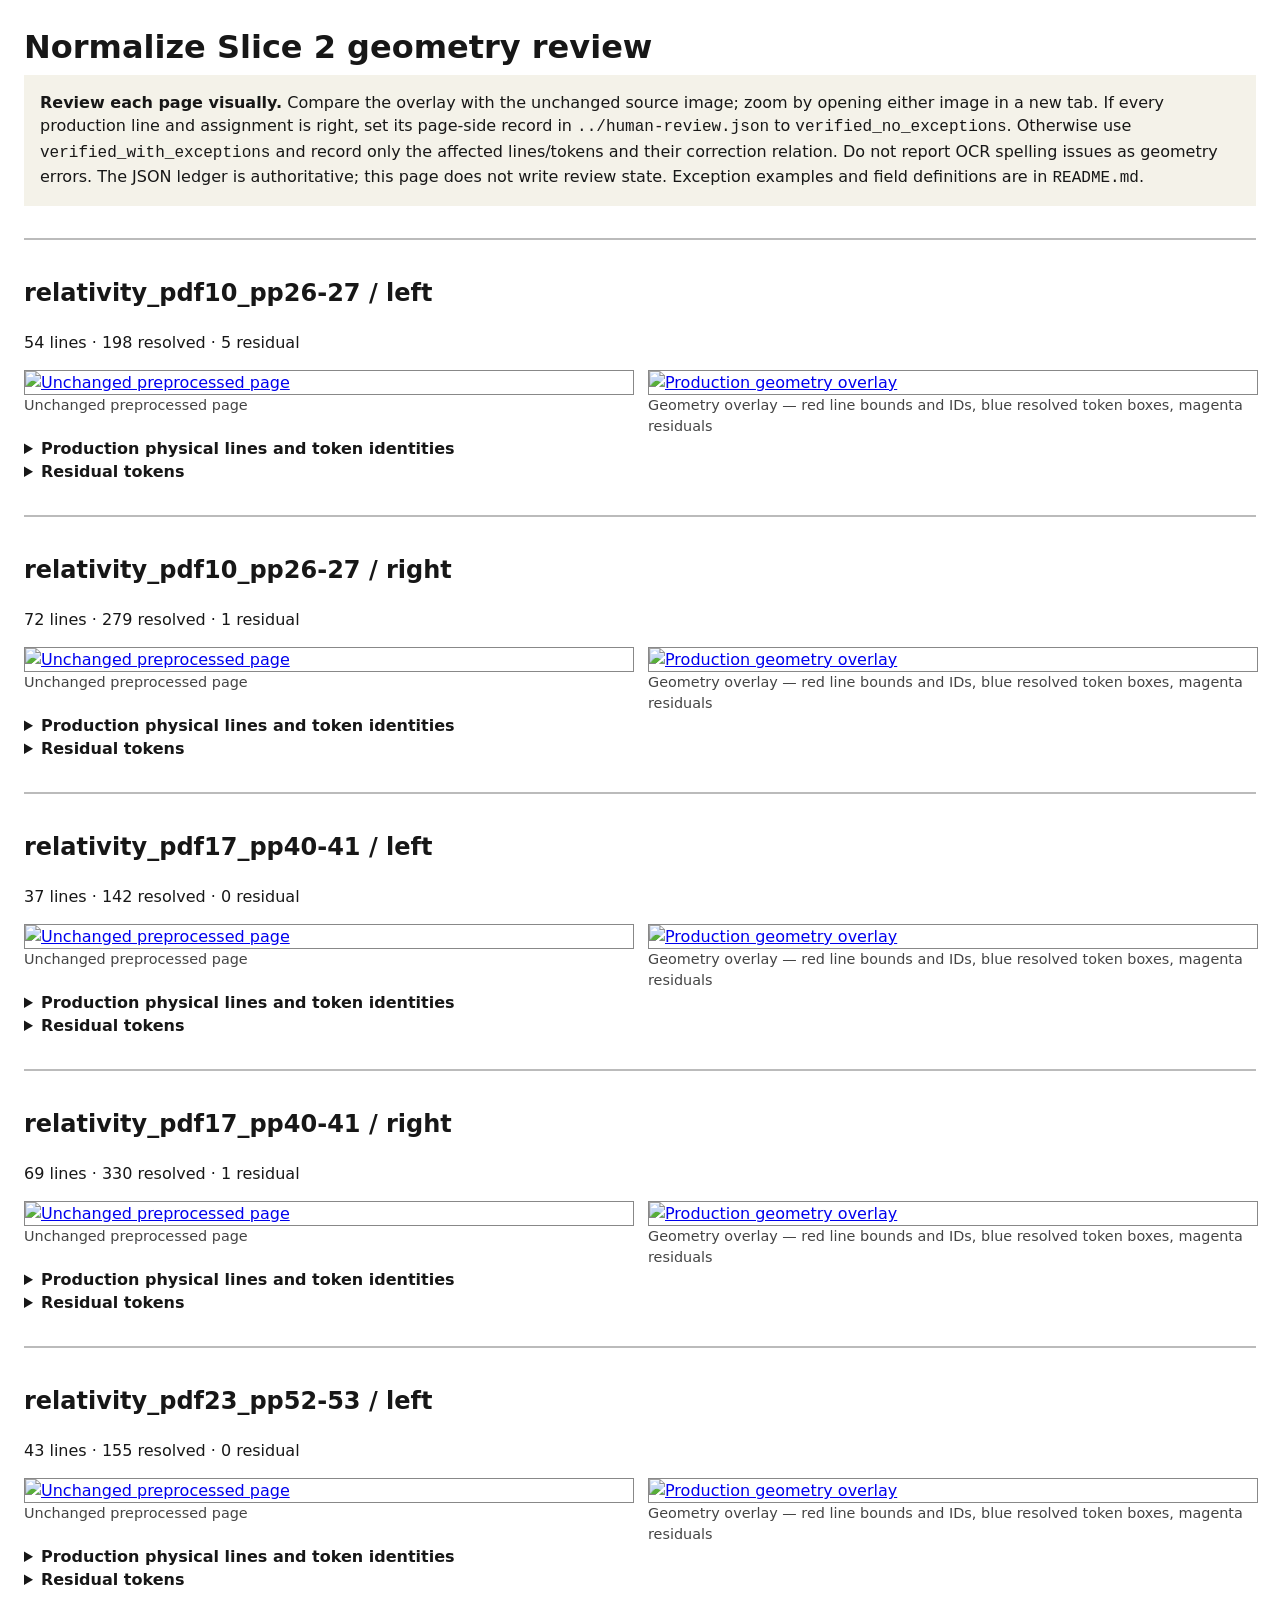
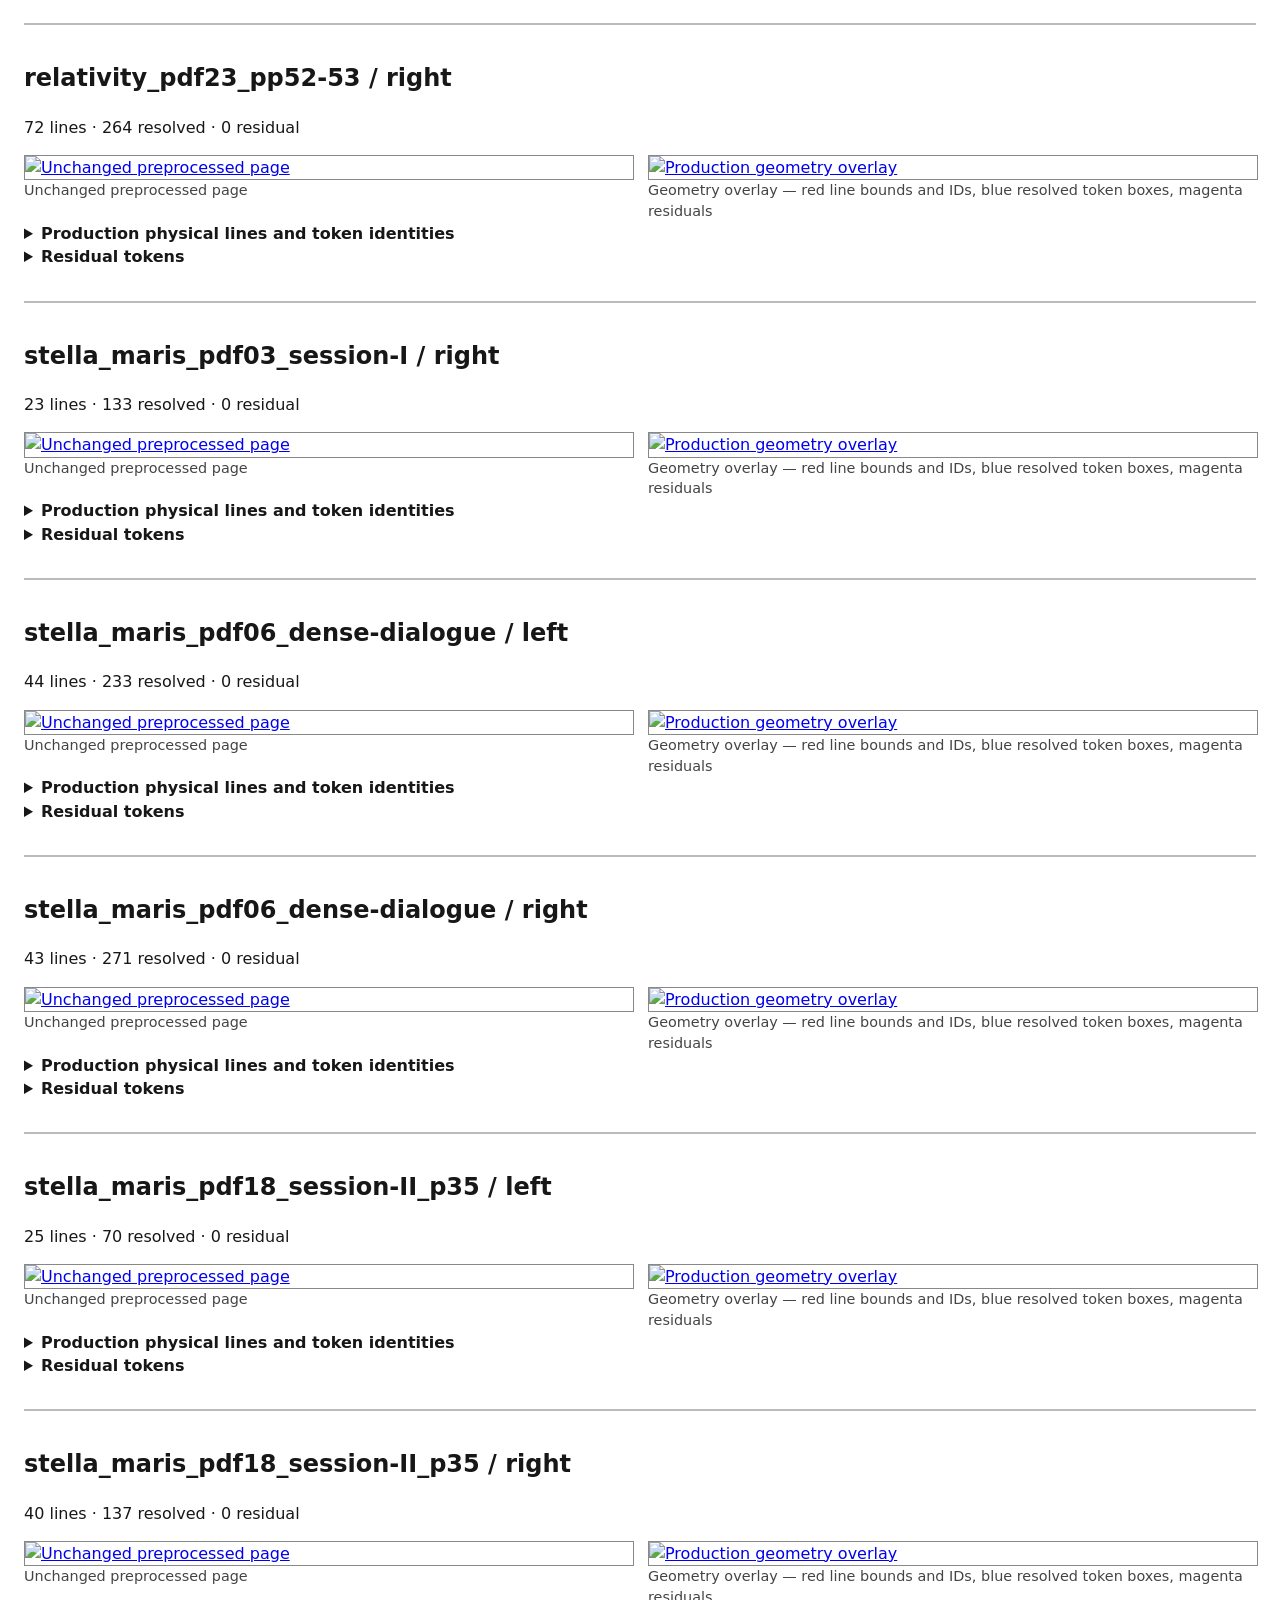
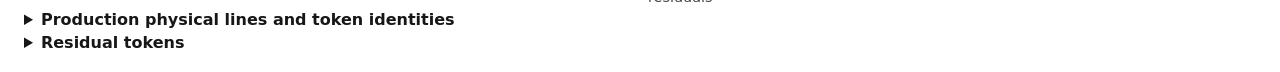
==== research/accuracy-audit/review/index.html @ 0372a264 "Add human geometry accuracy review package" ====
<!doctype html><html lang="en"><meta charset="utf-8"><meta name="viewport" content="width=device-width,initial-scale=1">
<title>Normalize geometry human review</title><style>
body{font:16px/1.45 system-ui,sans-serif;margin:1.5rem;color:#171717}h1{margin-bottom:.3rem}.instructions{background:#f4f2e9;padding:1rem;max-width:80rem}.page{border-top:2px solid #bbb;margin-top:2rem;padding-top:1rem}.images{display:grid;grid-template-columns:repeat(2,minmax(0,1fr));gap:1rem}.images img{display:block;width:100%;height:auto;image-rendering:auto;border:1px solid #888}.images figure{margin:0;min-width:0}figcaption{font-size:.9rem;color:#444}table{border-collapse:collapse;width:100%;margin:.6rem 0 1rem}th,td{border:1px solid #bbb;padding:.4rem;text-align:left;vertical-align:top}td{overflow-wrap:anywhere}summary{cursor:pointer;font-weight:600}code{white-space:normal}@media(max-width:850px){.images{grid-template-columns:1fr}}
</style><body><h1>Normalize Slice 2 geometry review</h1><div class="instructions"><b>Review each page visually.</b> Compare the overlay with the unchanged source image; zoom by opening either image in a new tab. If every production line and assignment is right, set its page-side record in <code>../human-review.json</code> to <code>verified_no_exceptions</code>. Otherwise use <code>verified_with_exceptions</code> and record only the affected lines/tokens and their correction relation. Do not report OCR spelling issues as geometry errors. The JSON ledger is authoritative; this page does not write review state. Exception examples and field definitions are in <code>README.md</code>.</div>
<section class="page" id="relativity_pdf10_pp26-27-left">
<h2>relativity_pdf10_pp26-27 / left</h2>
<p>54 lines · 198 resolved · 5 residual</p>
<div class="images"><figure><a href="../preprocessed/relativity_pdf10_pp26-27/relativity_pdf10_pp26-27.left.png"><img src="../preprocessed/relativity_pdf10_pp26-27/relativity_pdf10_pp26-27.left.png" alt="Unchanged preprocessed page"></a><figcaption>Unchanged preprocessed page</figcaption></figure>
<figure><a href="../pages/relativity_pdf10_pp26-27/left.overlay.png"><img src="../pages/relativity_pdf10_pp26-27/left.overlay.png" alt="Production geometry overlay"></a><figcaption>Geometry overlay — red line bounds and IDs, blue resolved token boxes, magenta residuals</figcaption></figure></div>
<details><summary>Production physical lines and token identities</summary><table><thead><tr><th>physical_line_id</th><th>OCR locator text</th><th>Stable token identities and boxes (px)</th></tr></thead><tbody><tr><td>line-0001</td><td>.</td><td>row 6 / token-0006 [791,103,1,6]</td></tr><tr><td>line-0002</td><td>|</td><td>row 5 / token-0005 [699,107,1,7]</td></tr><tr><td>line-0003</td><td>|</td><td>row 8 / token-0008 [700,123,2,22]</td></tr><tr><td>line-0004</td><td>|</td><td>row 11 / token-0011 [699,152,6,134]</td></tr><tr><td>line-0005</td><td>5</td><td>row 10 / token-0010 [347,239,22,37]</td></tr><tr><td>line-0006</td><td>|</td><td>row 17 / token-0017 [703,294,3,46]</td></tr><tr><td>line-0007</td><td>of Relativity</td><td>row 15 / token-0015 [373,314,28,25], row 16 / token-0016 [411,314,121,30]</td></tr><tr><td>line-0008</td><td>The Principle</td><td>row 13 / token-0013 [186,318,49,24], row 14 / token-0014 [247,315,115,32]</td></tr><tr><td>line-0009</td><td>Sense)</td><td>row 22 / token-0022 [437,350,87,28]</td></tr><tr><td>line-0010</td><td>(In the Restricted</td><td>row 19 / token-0019 [195,355,32,28], row 20 / token-0020 [238,353,43,24], row 21 / token-0021 [293,350,133,26]</td></tr><tr><td>line-0011</td><td>|</td><td>row 24 / token-0024 [706,391,1,15]</td></tr><tr><td>line-0012</td><td>In order to attain the greatest possible clearness, let us</td><td>row 26 / token-0026 [105,467,17,14], row 27 / token-0027 [133,465,48,16], row 28 / token-0028 [192,469,16,11], row 29 / token-0029 [219,464,48,15], row 30 / token-0030 [278,463,26,16], row 31 / token-0031 [315,455,70,33], row 32 / token-0032 [392,455,72,33], row 33 / token-0033 [472,455,87,33], row 34 / token-0034 [570,459,20,15], row 35 / token-0035 [602,464,17,10]</td></tr><tr><td>line-0013</td><td>,</td><td>row 36 / token-0036 [708,473,1,6]</td></tr><tr><td>line-0014</td><td>return to our example of the railway carriage supposed</td><td>row 38 / token-0038 [105,499,53,11], row 39 / token-0039 [169,498,17,11], row 40 / token-0040 [197,498,30,11], row 41 / token-0041 [237,492,73,21], row 42 / token-0042 [320,491,20,16], row 43 / token-0043 [349,491,27,15], row 44 / token-0044 [387,490,60,20], row 45 / token-0045 [458,493,67,16], row 46 / token-0046 [536,486,83,22]</td></tr><tr><td>line-0015</td><td>to be travelling uniformly. We call its motion a uniform</td><td>row 48 / token-0048 [106,528,16,10], row 49 / token-0049 [132,522,20,16], row 50 / token-0050 [162,521,81,20], row 51 / token-0051 [252,519,91,21], row 52 / token-0052 [352,519,30,15], row 53 / token-0053 [391,518,28,16], row 54 / token-0054 [429,518,19,15], row 55 / token-0055 [457,517,64,15], row 56 / token-0056 [531,522,8,9], row 57 / token-0057 [549,515,71,16]</td></tr><tr><td>line-0016</td><td>translation (“uniform” because it is of constant velocity</td><td>row 59 / token-0059 [106,551,93,16], row 60 / token-0060 [210,540,96,34], row 61 / token-0061 [317,540,66,34], row 62 / token-0062 [391,540,20,34], row 63 / token-0063 [419,547,18,15], row 64 / token-0064 [444,545,17,16], row 65 / token-0065 [470,540,74,34], row 66 / token-0066 [552,540,69,34]</td></tr><tr><td>line-0017</td><td>because although the carriage</td><td>row 70 / token-0070 [357,576,69,17], row 71 / token-0071 [434,574,77,20], row 72 / token-0072 [519,573,26,16], row 73 / token-0073 [554,578,67,15]</td></tr><tr><td>line-0018</td><td>“ttanislation’”</td><td>row 69 / token-0069 [236,576,115,17]</td></tr><tr><td>line-0019</td><td>and-direction,</td><td>row 68 / token-0068 [107,579,122,18]</td></tr><tr><td>line-0020</td><td>|</td><td>row 83 / token-0083 [711,604,1,3]</td></tr><tr><td>line-0021</td><td>relative to the embankment</td><td>row 78 / token-0078 [313,605,63,15], row 79 / token-0079 [392,608,17,11], row 80 / token-0080 [425,603,26,15], row 81 / token-0081 [466,602,116,16]</td></tr><tr><td>line-0022</td><td>yet</td><td>row 82 / token-0082 [598,605,24,16]</td></tr><tr><td>line-0023</td><td>changes its position</td><td>row 75 / token-0075 [107,609,70,20], row 76 / token-0076 [193,612,18,10], row 77 / token-0077 [226,611,72,17]</td></tr><tr><td>line-0024</td><td>rotate in so doing). Let us imagine a raven</td><td>row 86 / token-0086 [219,638,54,13], row 87 / token-0087 [281,639,15,10], row 88 / token-0088 [307,639,19,10], row 89 / token-0089 [337,633,60,20], row 90 / token-0090 [409,632,27,15], row 91 / token-0091 [448,637,18,10], row 92 / token-0092 [477,630,68,21], row 93 / token-0093 [556,635,8,10], row 94 / token-0094 [575,634,48,11]</td></tr><tr><td>line-0025</td><td>it-does*nor</td><td>row 85 / token-0085 [107,636,104,17]</td></tr><tr><td>line-0026</td><td>flying through the air in such a manner that its motion,</td><td>row 96 / token-0096 [109,665,48,21], row 97 / token-0097 [166,664,69,21], row 98 / token-0098 [246,663,26,15], row 99 / token-0099 [282,662,22,16], row 100 / token-0100 [313,662,15,15], row 101 / token-0101 [339,661,38,16], row 102 / token-0102 [388,666,8,10], row 103 / token-0103 [406,665,67,11], row 104 / token-0104 [482,659,34,16], row 105 / token-0105 [525,663,19,11], row 106 / token-0106 [550,653,73,30]</td></tr><tr><td>line-0027</td><td>is uniform and in a</td><td>row 113 / token-0113 [445,688,12,16], row 114 / token-0114 [466,687,72,18], row 115 / token-0115 [549,686,31,16], row 116 / token-0116 [590,686,15,15], row 117 / token-0117 [615,691,9,10]</td></tr><tr><td>line-0028</td><td>as observed from the embankment,</td><td>row 108 / token-0108 [105,682,23,34], row 109 / token-0109 [136,682,77,34], row 110 / token-0110 [224,682,40,34], row 111 / token-0111 [275,682,32,34], row 112 / token-0112 [276,689,159,21]</td></tr><tr><td>line-0029</td><td>If we were to observe the flying raven from</td><td>row 120 / token-0120 [227,720,16,15], row 121 / token-0121 [249,726,24,9], row 122 / token-0122 [281,725,41,10], row 123 / token-0123 [331,723,16,11], row 124 / token-0124 [356,718,68,15], row 125 / token-0125 [433,717,27,15], row 126 / token-0126 [468,716,49,21], row 127 / token-0127 [525,720,47,10], row 128 / token-0128 [581,714,43,15]</td></tr><tr><td>line-0030</td><td>straightline.</td><td>row 119 / token-0119 [110,721,108,21]</td></tr><tr><td>line-0031</td><td>|</td><td>row 139 / token-0139 [714,746,1,4]</td></tr><tr><td>line-0032</td><td>we should find that the</td><td>row 134 / token-0134 [392,752,23,9], row 135 / token-0135 [430,745,58,16], row 136 / token-0136 [503,744,34,15], row 137 / token-0137 [551,743,33,16], row 138 / token-0138 [598,743,27,15]</td></tr><tr><td>line-0033</td><td>the moving railway carriage,</td><td>row 130 / token-0130 [110,751,26,15], row 131 / token-0131 [151,755,67,15], row 132 / token-0132 [231,749,60,20], row 133 / token-0133 [305,752,73,15]</td></tr><tr><td>line-0034</td><td>motion of the raven would be one of different velocity</td><td>row 141 / token-0141 [111,779,63,16], row 142 / token-0142 [184,778,20,15], row 143 / token-0143 [212,778,27,15], row 144 / token-0144 [249,782,48,10], row 145 / token-0145 [306,775,55,16], row 146 / token-0146 [371,775,20,15], row 147 / token-0147 [401,780,32,10], row 148 / token-0148 [443,773,20,16], row 149 / token-0149 [471,773,76,16], row 150 / token-0150 [558,772,67,20]</td></tr><tr><td>line-0035</td><td>and in</td><td>row 159 / token-0159 [568,800,31,15], row 160 / token-0160 [610,805,15,9]</td></tr><tr><td>line-0036</td><td>and direction, but that it still&quot;be“uniform would’</td><td>row 152 / token-0152 [111,807,30,16], row 153 / token-0153 [153,807,83,16], row 154 / token-0154 [246,805,29,16], row 155 / token-0155 [285,805,34,15], row 156 / token-0156 [328,796,17,32], row 158 / token-0158 [328,801,229,18], row 157 / token-0157 [352,796,57,32]</td></tr><tr><td>line-0037</td><td>a Straight lific. Expressed in an abstract manner we may</td><td>row 162 / token-0162 [112,842,7,9], row 163 / token-0163 [127,827,67,33], row 164 / token-0164 [201,827,37,33], row 165 / token-0165 [249,832,90,22], row 166 / token-0166 [349,832,15,15], row 167 / token-0167 [374,837,20,10], row 168 / token-0168 [404,831,68,15], row 169 / token-0169 [482,835,66,10], row 170 / token-0170 [557,834,24,10], row 171 / token-0171 [591,834,35,14]</td></tr><tr><td>line-0038</td><td>say: If a mass m is moving uniformly in a straight line</td><td>row 173 / token-0173 [112,870,30,15], row 174 / token-0174 [155,864,15,15], row 175 / token-0175 [184,869,3,10], row 176 / token-0176 [198,869,42,9], row 177 / token-0177 [252,868,14,9], row 178 / token-0178 [275,862,13,15], row 179 / token-0179 [299,861,67,20], row 180 / token-0180 [377,859,86,20], row 181 / token-0181 [474,859,16,15], row 182 / token-0182 [501,864,8,9], row 183 / token-0183 [520,857,65,21], row 184 / token-0184 [596,857,30,15]</td></tr><tr><td>line-0039</td><td>|</td><td>row 185 / token-0185 [717,864,1,13]</td></tr><tr><td>line-0040</td><td>K, then it will also</td><td>row 193 / token-0193 [458,888,17,18], row 194 / token-0194 [485,887,38,15], row 195 / token-0195 [533,891,11,10], row 196 / token-0196 [553,885,31,16], row 197 / token-0197 [593,885,34,15]</td></tr><tr><td>line-0041</td><td>co-ordinate</td><td>row 191 / token-0191 [277,889,101,17]</td></tr><tr><td>line-0042</td><td>system</td><td>row 192 / token-0192 [389,893,58,16]</td></tr><tr><td>line-0043</td><td>with respect to a</td><td>row 187 / token-0187 [113,893,36,15], row 188 / token-0188 [160,896,63,17], row 189 / token-0189 [232,896,17,11], row 190 / token-0190 [259,896,8,10]</td></tr><tr><td>line-0044</td><td>uniformly and in a straight line relative to a</td><td>row 201 / token-0201 [220,919,86,20], row 202 / token-0202 [317,918,31,15], row 203 / token-0203 [359,918,15,14], row 204 / token-0204 [384,922,8,10], row 205 / token-0205 [403,916,65,21], row 206 / token-0206 [478,915,30,16], row 207 / token-0207 [519,914,63,16], row 208 / token-0208 [592,918,17,11], row 209 / token-0209 [619,918,9,10]</td></tr><tr><td>line-0045</td><td>be moving</td><td>row 199 / token-0199 [113,922,20,15], row 200 / token-0200 [144,926,66,14]</td></tr><tr><td>line-0046</td><td>latter is</td><td>row 218 / token-0218 [561,942,46,20], row 219 / token-0219 [616,942,12,15]</td></tr><tr><td>line-0047</td><td>K’ provided</td><td>row 214 / token-0214 [365,945,19,16], row 215 / token-0215 [390,943,163,23]</td></tr><tr><td>line-0048</td><td>second co-ordinate</td><td>row 211 / token-0211 [114,949,60,16], row 212 / token-0212 [185,948,101,16]</td></tr><tr><td>line-0049</td><td>motion</td><td>row 225 / token-0225 [414,972,191,20]</td></tr><tr><td>line-0050</td><td>to</td><td>row 228 / token-0228 [612,975,17,10]</td></tr><tr><td>line-0051</td><td>executing a uniform translatory</td><td>row 221 / token-0221 [114,978,85,20], row 222 / token-0222 [208,983,9,10], row 223 / token-0223 [229,968,66,34], row 224 / token-0224 [305,968,103,34]</td></tr><tr><td>line-0052</td><td>|</td><td>row 229 / token-0229 [719,976,2,27]</td></tr><tr><td>line-0053</td><td>|</td><td>row 232 / token-0232 [720,1008,1,7]</td></tr><tr><td>line-0054</td><td>26</td><td>row 231 / token-0231 [365,1026,15,11]</td></tr></tbody></table></details>
<details><summary>Residual tokens</summary><table><thead><tr><th>Overlay</th><th>Token ID</th><th>Source row</th><th>OCR locator</th><th>State</th><th>Candidate lines</th></tr></thead><tbody><tr><td>R1</td><td>token-0213</td><td>source row 213</td><td>system</td><td>unassigned</td><td>none</td></tr><tr><td>R2</td><td>token-0216</td><td>source row 216</td><td>that</td><td>ambiguous</td><td>line-0046, line-0047</td></tr><tr><td>R3</td><td>token-0217</td><td>source row 217</td><td>the</td><td>ambiguous</td><td>line-0046, line-0047</td></tr><tr><td>R4</td><td>token-0226</td><td>source row 226</td><td>with</td><td>ambiguous</td><td>line-0049, line-0050</td></tr><tr><td>R5</td><td>token-0227</td><td>source row 227</td><td>respect</td><td>ambiguous</td><td>line-0049, line-0050</td></tr></tbody></table></details>
</section>
<section class="page" id="relativity_pdf10_pp26-27-right">
<h2>relativity_pdf10_pp26-27 / right</h2>
<p>72 lines · 279 resolved · 1 residual</p>
<div class="images"><figure><a href="../preprocessed/relativity_pdf10_pp26-27/relativity_pdf10_pp26-27.right.png"><img src="../preprocessed/relativity_pdf10_pp26-27/relativity_pdf10_pp26-27.right.png" alt="Unchanged preprocessed page"></a><figcaption>Unchanged preprocessed page</figcaption></figure>
<figure><a href="../pages/relativity_pdf10_pp26-27/right.overlay.png"><img src="../pages/relativity_pdf10_pp26-27/right.overlay.png" alt="Production geometry overlay"></a><figcaption>Geometry overlay — red line bounds and IDs, blue resolved token boxes, magenta residuals</figcaption></figure></div>
<details><summary>Production physical lines and token identities</summary><table><thead><tr><th>physical_line_id</th><th>OCR locator text</th><th>Stable token identities and boxes (px)</th></tr></thead><tbody><tr><td>line-0001</td><td>Relativity: The Special and The General Theory</td><td>row 5 / token-0005 [205,45,58,11], row 6 / token-0006 [277,42,21,12], row 7 / token-0007 [304,40,44,17], row 8 / token-0008 [355,39,22,12], row 9 / token-0009 [382,39,25,11], row 10 / token-0010 [413,36,50,12], row 11 / token-0011 [480,36,33,10]</td></tr><tr><td>line-0002</td><td>K. In accordance with the discussion contained in the</td><td>row 13 / token-0013 [4,97,16,15], row 14 / token-0014 [35,96,17,15], row 15 / token-0015 [64,93,98,17], row 16 / token-0016 [174,90,37,16], row 17 / token-0017 [224,89,27,15], row 18 / token-0018 [263,86,90,17], row 19 / token-0019 [365,81,85,19], row 20 / token-0020 [463,86,15,10], row 21 / token-0021 [491,80,26,15]</td></tr><tr><td>line-0003</td><td>preceding section, it follows that:</td><td>row 23 / token-0023 [5,123,86,24], row 24 / token-0024 [98,126,67,13], row 25 / token-0025 [172,124,10,11], row 26 / token-0026 [191,118,62,16], row 27 / token-0027 [261,117,38,15]</td></tr><tr><td>line-0004</td><td>then every other</td><td>row 36 / token-0036 [377,141,37,15], row 37 / token-0037 [421,144,46,15], row 38 / token-0038 [474,137,46,16]</td></tr><tr><td>line-0005</td><td>If Kis a Galileian co-ordinate system,</td><td>row 30 / token-0030 [43,152,15,16], row 31 / token-0031 [63,152,31,15], row 32 / token-0032 [101,156,8,10], row 33 / token-0033 [115,149,77,16], row 34 / token-0034 [199,145,100,18], row 35 / token-0035 [306,147,64,17]</td></tr><tr><td>line-0006</td><td>when;in-telation</td><td>row 47 / token-0047 [372,166,148,20]</td></tr><tr><td>line-0007</td><td>K&#x27; is a Galileian one,</td><td>row 42 / token-0042 [183,175,17,16], row 43 / token-0043 [207,181,12,9], row 44 / token-0044 [227,181,7,9], row 45 / token-0045 [243,173,77,16], row 46 / token-0046 [327,176,37,12]</td></tr><tr><td>line-0008</td><td>co-ordinate system</td><td>row 40 / token-0040 [7,180,100,17], row 41 / token-0041 [115,182,59,17]</td></tr><tr><td>line-0009</td><td>of translation.</td><td>row 57 / token-0057 [399,196,20,16], row 58 / token-0058 [424,195,97,16]</td></tr><tr><td>line-0010</td><td>condition’of uniform motion</td><td>row 54 / token-0054 [133,202,111,19], row 55 / token-0055 [250,201,71,16], row 56 / token-0056 [328,203,63,12]</td></tr><tr><td>line-0011</td><td>£6, it is in a</td><td>row 49 / token-0049 [8,210,42,17], row 50 / token-0050 [57,209,11,15], row 51 / token-0051 [76,214,11,9], row 52 / token-0052 [95,213,15,10], row 53 / token-0053 [118,213,8,9]</td></tr><tr><td>line-0012</td><td>Relative to K’ the mechanical laws of Galilei- Newton hold</td><td>row 60 / token-0060 [9,238,69,16], row 61 / token-0061 [86,242,17,9], row 62 / token-0062 [110,235,18,16], row 63 / token-0063 [134,235,26,15], row 64 / token-0064 [168,231,97,18], row 65 / token-0065 [272,230,37,15], row 66 / token-0066 [316,230,17,13], row 67 / token-0067 [342,217,69,33], row 68 / token-0068 [416,225,59,15], row 69 / token-0069 [484,221,38,17]</td></tr><tr><td>line-0013</td><td>do with respect to K.</td><td>row 75 / token-0075 [194,261,21,15], row 76 / token-0076 [223,259,37,16], row 77 / token-0077 [268,262,61,17], row 78 / token-0078 [337,261,17,10], row 79 / token-0079 [361,256,16,15]</td></tr><tr><td>line-0014</td><td>good exactly as they</td><td>row 71 / token-0071 [10,266,44,22], row 72 / token-0072 [61,265,58,20], row 73 / token-0073 [127,270,16,9], row 74 / token-0074 [151,263,33,20]</td></tr><tr><td>line-0015</td><td>farther in our generalisation</td><td>row 86 / token-0086 [253,287,58,16], row 87 / token-0087 [327,290,15,10], row 88 / token-0088 [358,289,30,10], row 89 / token-0089 [403,276,122,31]</td></tr><tr><td>line-0016</td><td>We advance a step</td><td>row 82 / token-0082 [47,295,28,15], row 83 / token-0083 [92,293,70,15], row 84 / token-0084 [178,296,8,9], row 85 / token-0085 [201,294,35,16]</td></tr><tr><td>line-0017</td><td>the tenet thus: If, relative to K, K&#x27; is a</td><td>row 94 / token-0094 [176,319,26,15], row 95 / token-0095 [212,321,43,12], row 96 / token-0096 [264,315,42,16], row 97 / token-0097 [316,313,19,18], row 98 / token-0098 [345,312,62,16], row 99 / token-0099 [417,315,17,10], row 100 / token-0100 [444,309,17,18], row 101 / token-0101 [470,307,19,17], row 102 / token-0102 [497,313,11,10], row 103 / token-0103 [518,312,8,10]</td></tr><tr><td>line-0018</td><td>when we express</td><td>row 91 / token-0091 [12,324,47,15], row 92 / token-0092 [68,328,24,9], row 93 / token-0093 [101,325,65,16]</td></tr><tr><td>line-0019</td><td>devoid of rotation,</td><td>row 109 / token-0109 [359,339,59,17], row 110 / token-0110 [426,338,20,16], row 111 / token-0111 [452,336,75,18]</td></tr><tr><td>line-0020</td><td>co-ordinate system</td><td>row 107 / token-0107 [182,345,101,17], row 108 / token-0108 [292,347,58,11]</td></tr><tr><td>line-0021</td><td>uniformly moving</td><td>row 105 / token-0105 [13,351,87,17], row 106 / token-0106 [108,348,67,20]</td></tr><tr><td>line-0022</td><td>run their course with respect</td><td>row 116 / token-0116 [254,378,28,10], row 117 / token-0117 [295,371,40,16], row 118 / token-0118 [347,374,56,11], row 119 / token-0119 [415,366,38,16], row 120 / token-0120 [466,368,62,17]</td></tr><tr><td>line-0023</td><td>then natural phenomena</td><td>row 113 / token-0113 [14,381,38,15], row 114 / token-0114 [65,378,60,16], row 115 / token-0115 [137,376,104,22]</td></tr><tr><td>line-0024</td><td>to K&#x27; according to exactly the same general laws as with</td><td>row 123 / token-0123 [15,415,17,10], row 124 / token-0124 [42,408,18,16], row 125 / token-0125 [68,406,87,19], row 126 / token-0126 [163,409,17,11], row 127 / token-0127 [189,402,58,21], row 128 / token-0128 [259,401,26,15], row 129 / token-0129 [295,404,43,11], row 130 / token-0130 [347,396,63,22], row 131 / token-0131 [419,396,37,15], row 132 / token-0132 [466,399,16,10], row 133 / token-0133 [491,392,37,16]</td></tr><tr><td>line-0025</td><td>called the principle of relativity</td><td>row 140 / token-0140 [287,427,50,17], row 141 / token-0141 [344,427,27,15], row 142 / token-0142 [375,424,66,23], row 143 / token-0143 [447,424,14,18], row 144 / token-0144 [466,422,62,16]</td></tr><tr><td>line-0026</td><td>respect to K. This statements</td><td>row 135 / token-0135 [16,440,63,18], row 136 / token-0136 [85,440,17,11], row 137 / token-0137 [109,435,16,15], row 138 / token-0138 [131,433,39,16], row 139 / token-0139 [177,434,104,14]</td></tr><tr><td>line-0027</td><td>the restricted sense).</td><td>row 147 / token-0147 [47,465,26,16], row 148 / token-0148 [81,461,82,19], row 149 / token-0149 [171,462,57,18]</td></tr><tr><td>line-0028</td><td>(in</td><td>row 146 / token-0146 [18,469,21,17]</td></tr><tr><td>line-0029</td><td>convinced that all natural</td><td>row 157 / token-0157 [279,483,90,18], row 158 / token-0158 [386,482,32,15], row 159 / token-0159 [436,480,18,16], row 160 / token-0160 [472,477,59,17]</td></tr><tr><td>line-0030</td><td>‘As long as one was</td><td>row 152 / token-0152 [55,493,21,15], row 153 / token-0153 [94,493,38,19], row 154 / token-0154 [148,496,16,9], row 155 / token-0155 [182,495,31,9], row 156 / token-0156 [230,493,32,9]</td></tr><tr><td>line-0031</td><td>with the help</td><td>row 167 / token-0167 [415,509,36,16], row 168 / token-0168 [461,508,26,15], row 169 / token-0169 [496,506,37,21]</td></tr><tr><td>line-0032</td><td>were capable of representation</td><td>row 163 / token-0163 [131,524,40,10], row 164 / token-0164 [180,516,65,22], row 165 / token-0165 [254,515,20,15], row 166 / token-0166 [281,511,124,24]</td></tr><tr><td>line-0033</td><td>phenomena</td><td>row 162 / token-0162 [19,523,103,21]</td></tr><tr><td>line-0034</td><td>of classical mechanics, there was no need to doubt the</td><td>row 171 / token-0171 [20,551,19,16], row 172 / token-0172 [48,549,69,17], row 173 / token-0173 [128,547,97,16], row 174 / token-0174 [236,544,43,16], row 175 / token-0175 [290,547,32,11], row 176 / token-0176 [333,546,22,10], row 177 / token-0177 [366,539,40,16], row 178 / token-0178 [418,543,16,10], row 179 / token-0179 [445,536,51,16], row 180 / token-0180 [508,535,26,15]</td></tr><tr><td>line-0035</td><td>of the</td><td>row 191 / token-0191 [481,564,19,16], row 192 / token-0192 [509,563,26,16]</td></tr><tr><td>line-0036</td><td>of relativity. But in view</td><td>row 186 / token-0186 [248,572,19,15], row 187 / token-0187 [276,571,79,19], row 188 / token-0188 [367,569,29,14], row 189 / token-0189 [406,572,15,10], row 190 / token-0190 [431,571,40,10]</td></tr><tr><td>line-0037</td><td>of this principle</td><td>row 183 / token-0183 [93,577,20,15], row 184 / token-0184 [121,577,30,15], row 185 / token-0185 [161,573,76,23]</td></tr><tr><td>line-0038</td><td>validity</td><td>row 182 / token-0182 [20,579,63,20]</td></tr><tr><td>line-0039</td><td>and optics</td><td>row 199 / token-0199 [444,593,30,16], row 200 / token-0200 [484,596,52,17]</td></tr><tr><td>line-0040</td><td>of electrodynamics</td><td>row 197 / token-0197 [264,599,20,16], row 198 / token-0198 [292,597,141,21]</td></tr><tr><td>line-0041</td><td>more recent development</td><td>row 194 / token-0194 [22,613,45,10], row 195 / token-0195 [77,609,54,13], row 196 / token-0196 [140,603,114,20]</td></tr><tr><td>line-0042</td><td>and more evident that elassical mechanics</td><td>row 205 / token-0205 [167,631,30,16], row 206 / token-0206 [206,636,44,10], row 207 / token-0207 [258,628,64,16], row 208 / token-0208 [329,626,33,15], row 209 / token-0209 [370,623,68,18], row 210 / token-0210 [446,621,91,17]</td></tr><tr><td>line-0043</td><td>it became more</td><td>row 202 / token-0202 [23,642,10,10], row 203 / token-0203 [40,636,66,15], row 204 / token-0204 [114,639,45,10]</td></tr><tr><td>line-0044</td><td>foundation for the physical</td><td>row 215 / token-0215 [262,656,97,16], row 216 / token-0216 [379,653,25,15], row 217 / token-0217 [423,652,26,15], row 218 / token-0218 [469,648,69,23]</td></tr><tr><td>line-0045</td><td>affords an. insufficient</td><td>row 212 / token-0212 [24,664,62,17], row 213 / token-0213 [105,668,20,10], row 214 / token-0214 [145,660,98,17]</td></tr><tr><td>line-0046</td><td>the</td><td>row 225 / token-0225 [513,678,26,14]</td></tr><tr><td>line-0047</td><td>At this juncture</td><td>row 222 / token-0222 [367,683,20,14], row 223 / token-0223 [395,682,30,15], row 224 / token-0224 [434,684,70,16]</td></tr><tr><td>line-0048</td><td>all’naturalphenomena.</td><td>row 221 / token-0221 [156,686,202,21]</td></tr><tr><td>line-0049</td><td>description’of</td><td>row 220 / token-0220 [24,690,126,23]</td></tr><tr><td>line-0050</td><td>of relativity became</td><td>row 234 / token-0234 [370,710,19,15], row 235 / token-0235 [394,710,72,18], row 236 / token-0236 [475,707,65,15]</td></tr><tr><td>line-0051</td><td>of the validity of the principle</td><td>row 228 / token-0228 [106,725,10,9], row 229 / token-0229 [119,719,37,15], row 230 / token-0230 [163,716,62,20], row 231 / token-0231 [231,715,19,16], row 232 / token-0232 [255,715,26,15], row 233 / token-0233 [287,712,76,22]</td></tr><tr><td>line-0052</td><td>question</td><td>row 227 / token-0227 [26,725,74,18]</td></tr><tr><td>line-0053</td><td>that</td><td>row 247 / token-0247 [508,734,33,16]</td></tr><tr><td>line-0054</td><td>for discussion, and it did not appear</td><td>row 239 / token-0239 [69,749,25,15], row 240 / token-0240 [102,748,96,15], row 241 / token-0241 [207,744,30,16], row 242 / token-0242 [246,748,11,10], row 243 / token-0243 [266,742,26,16], row 244 / token-0244 [302,746,28,11], row 245 / token-0245 [339,744,59,17]</td></tr><tr><td>line-0055</td><td>ripe</td><td>row 238 / token-0238 [27,756,32,15]</td></tr><tr><td>line-0056</td><td>might be in the negative.</td><td>row 254 / token-0254 [273,770,49,21], row 255 / token-0255 [330,769,21,15], row 256 / token-0256 [358,768,15,15], row 257 / token-0257 [381,767,26,15], row 258 / token-0258 [415,769,76,16]</td></tr><tr><td>line-0057</td><td>the answer to this question</td><td>row 249 / token-0249 [28,779,26,15], row 250 / token-0250 [62,782,60,11], row 251 / token-0251 [129,780,17,11], row 252 / token-0252 [154,775,30,15], row 253 / token-0253 [191,777,74,17]</td></tr><tr><td>line-0058</td><td>facts which at the</td><td>row 266 / token-0266 [387,795,39,15], row 267 / token-0267 [434,793,52,16], row 268 / token-0268 [495,797,13,10], row 269 / token-0269 [517,791,26,15]</td></tr><tr><td>line-0059</td><td>there are two general</td><td>row 262 / token-0262 [192,802,43,15], row 263 / token-0263 [243,806,25,9], row 264 / token-0264 [277,804,31,10], row 265 / token-0265 [316,796,62,22]</td></tr><tr><td>line-0060</td><td>Nevertheless,</td><td>row 261 / token-0261 [65,804,118,17]</td></tr><tr><td>line-0061</td><td>much in favour of the validity of the</td><td>row 274 / token-0274 [199,829,48,17], row 275 / token-0275 [258,834,15,9], row 276 / token-0276 [285,827,56,15], row 277 / token-0277 [352,825,19,15], row 278 / token-0278 [380,824,26,15], row 279 / token-0279 [417,822,62,20], row 280 / token-0280 [490,820,19,16], row 281 / token-0281 [518,820,26,15]</td></tr><tr><td>line-0062</td><td>outset speak very</td><td>row 271 / token-0271 [29,839,54,12], row 272 / token-0272 [94,833,47,22], row 273 / token-0273 [151,837,37,15]</td></tr><tr><td>line-0063</td><td>classical mechanics</td><td>row 288 / token-0288 [373,851,69,17], row 289 / token-0289 [454,848,91,17]</td></tr><tr><td>line-0064</td><td>of relativity. Even though</td><td>row 284 / token-0284 [119,861,20,15], row 285 / token-0285 [149,859,79,17], row 286 / token-0286 [242,858,44,15], row 287 / token-0287 [298,854,62,20]</td></tr><tr><td>line-0065</td><td>principle</td><td>row 283 / token-0283 [30,863,77,22]</td></tr><tr><td>line-0066</td><td>does not supply us with a sufficiently broad basis for the</td><td>row 291 / token-0291 [31,892,40,16], row 292 / token-0292 [80,895,28,11], row 293 / token-0293 [117,889,54,21], row 294 / token-0294 [182,893,18,10], row 295 / token-0295 [208,886,38,16], row 296 / token-0296 [255,891,8,10], row 297 / token-0297 [272,882,96,18], row 298 / token-0298 [376,880,50,16], row 299 / token-0299 [435,879,42,15], row 300 / token-0300 [486,877,26,16], row 301 / token-0301 [520,876,26,16]</td></tr><tr><td>line-0067</td><td>still</td><td>row 309 / token-0309 [519,900,28,29]</td></tr><tr><td>line-0068</td><td>of all physical phenomena,</td><td>row 305 / token-0305 [257,913,19,15], row 306 / token-0306 [286,912,18,16], row 307 / token-0307 [316,910,69,23], row 308 / token-0308 [398,909,108,21]</td></tr><tr><td>line-0069</td><td>theoretical presentation</td><td>row 303 / token-0303 [33,919,91,17], row 304 / token-0304 [136,920,109,19]</td></tr><tr><td>line-0070</td><td>of “truth,” since</td><td>row 318 / token-0318 [403,937,19,15], row 319 / token-0319 [429,935,68,17], row 320 / token-0320 [506,934,42,15]</td></tr><tr><td>line-0071</td><td>considerable measure</td><td>row 316 / token-0316 [204,941,109,18], row 317 / token-0317 [322,944,72,11]</td></tr><tr><td>line-0072</td><td>we must grant it a</td><td>row 311 / token-0311 [33,955,23,9], row 312 / token-0312 [66,952,41,12], row 313 / token-0313 [116,950,44,17], row 314 / token-0314 [169,950,10,10], row 315 / token-0315 [188,950,7,10]</td></tr></tbody></table></details>
<details><summary>Residual tokens</summary><table><thead><tr><th>Overlay</th><th>Token ID</th><th>Source row</th><th>OCR locator</th><th>State</th><th>Candidate lines</th></tr></thead><tbody><tr><td>R1</td><td>token-0246</td><td>source row 246</td><td>impossible</td><td>unassigned</td><td>none</td></tr></tbody></table></details>
</section>
<section class="page" id="relativity_pdf17_pp40-41-left">
<h2>relativity_pdf17_pp40-41 / left</h2>
<p>37 lines · 142 resolved · 0 residual</p>
<div class="images"><figure><a href="../preprocessed/relativity_pdf17_pp40-41/relativity_pdf17_pp40-41.left.png"><img src="../preprocessed/relativity_pdf17_pp40-41/relativity_pdf17_pp40-41.left.png" alt="Unchanged preprocessed page"></a><figcaption>Unchanged preprocessed page</figcaption></figure>
<figure><a href="../pages/relativity_pdf17_pp40-41/left.overlay.png"><img src="../pages/relativity_pdf17_pp40-41/left.overlay.png" alt="Production geometry overlay"></a><figcaption>Geometry overlay — red line bounds and IDs, blue resolved token boxes, magenta residuals</figcaption></figure></div>
<details><summary>Production physical lines and token identities</summary><table><thead><tr><th>physical_line_id</th><th>OCR locator text</th><th>Stable token identities and boxes (px)</th></tr></thead><tbody><tr><td>line-0001</td><td>The Relativity</td><td>row 5 / token-0005 [209,339,48,25], row 6 / token-0006 [269,340,121,33]</td></tr><tr><td>line-0002</td><td>of Simultaneity</td><td>row 7 / token-0007 [400,342,28,24], row 8 / token-0008 [438,343,168,33]</td></tr><tr><td>line-0003</td><td>Up to now our considerations</td><td>row 10 / token-0010 [150,449,26,21], row 11 / token-0011 [190,453,17,11], row 12 / token-0012 [221,456,37,9], row 13 / token-0013 [271,456,30,10], row 14 / token-0014 [314,452,126,16]</td></tr><tr><td>line-0004</td><td>have been referred to</td><td>row 15 / token-0015 [454,453,40,16], row 16 / token-0016 [508,454,40,16], row 17 / token-0017 [563,455,68,16], row 18 / token-0018 [645,461,17,10]</td></tr><tr><td>line-0005</td><td>a particular body of reference, which we have styled a</td><td>row 20 / token-0020 [149,483,8,9], row 21 / token-0021 [169,478,82,20], row 22 / token-0022 [262,479,40,20], row 23 / token-0023 [317,480,19,15], row 24 / token-0024 [346,480,85,20], row 25 / token-0025 [443,482,51,15], row 26 / token-0026 [506,489,23,9], row 27 / token-0027 [541,484,40,15], row 28 / token-0028 [593,485,48,20], row 29 / token-0029 [654,491,7,9]</td></tr><tr><td>line-0006</td><td>“railway embankment.”</td><td>row 31 / token-0031 [149,506,70,21], row 32 / token-0032 [232,507,130,17]</td></tr><tr><td>line-0007</td><td>We</td><td>row 33 / token-0033 [375,510,29,15]</td></tr><tr><td>line-0008</td><td>suppose a very long train</td><td>row 34 / token-0034 [417,515,71,16], row 35 / token-0035 [501,517,8,9], row 36 / token-0036 [522,517,33,15], row 37 / token-0037 [571,512,39,21], row 38 / token-0038 [622,517,39,11]</td></tr><tr><td>line-0009</td><td>travelling along the rails with the constant velocity » and</td><td>row 40 / token-0040 [149,535,80,21], row 41 / token-0041 [237,536,48,21], row 42 / token-0042 [294,536,26,16], row 43 / token-0043 [329,537,34,15], row 44 / token-0044 [373,538,37,15], row 45 / token-0045 [420,538,26,16], row 46 / token-0046 [455,544,74,11], row 47 / token-0047 [538,541,68,21], row 48 / token-0048 [614,547,8,10], row 49 / token-0049 [630,542,30,15]</td></tr><tr><td>line-0010</td><td>in the direction indicated in Fig 1.</td><td>row 51 / token-0051 [148,568,15,10], row 52 / token-0052 [171,563,26,15], row 53 / token-0053 [204,563,78,17], row 54 / token-0054 [288,565,79,16], row 55 / token-0055 [375,566,15,15], row 56 / token-0056 [399,567,26,20], row 57 / token-0057 [434,567,11,15]</td></tr><tr><td>line-0011</td><td>People travelling in this</td><td>row 58 / token-0058 [454,568,59,21], row 59 / token-0059 [520,569,80,21], row 60 / token-0060 [607,570,15,15], row 61 / token-0061 [630,570,30,16]</td></tr><tr><td>line-0012</td><td>train will with a vantage view the train as a tigid reference-</td><td>row 63 / token-0063 [148,595,38,11], row 64 / token-0064 [194,592,29,15], row 65 / token-0065 [230,593,37,15], row 66 / token-0066 [275,599,7,9], row 67 / token-0067 [289,598,67,16], row 68 / token-0068 [363,595,39,15], row 69 / token-0069 [410,595,26,15], row 70 / token-0070 [443,596,38,15], row 71 / token-0071 [489,602,16,9], row 72 / token-0072 [512,602,8,10], row 73 / token-0073 [527,597,38,20], row 74 / token-0074 [572,598,87,16]</td></tr><tr><td>line-0013</td><td>body (co-ordinate system); they regard all events in</td><td>row 76 / token-0076 [147,619,43,21], row 77 / token-0077 [198,621,106,19], row 78 / token-0078 [312,624,70,19], row 79 / token-0079 [390,623,35,21], row 80 / token-0080 [432,624,54,21], row 81 / token-0081 [494,625,18,15], row 82 / token-0082 [519,631,55,10], row 83 / token-0083 [582,626,14,15]</td></tr><tr><td>line-0014</td><td>|</td><td>row 84 / token-0084 [747,648,1,3]</td></tr><tr><td>line-0015</td><td>ail</td><td>row 87 / token-0087 [342,656,22,36]</td></tr><tr><td>line-0016</td><td>v</td><td>row 86 / token-0086 [209,671,8,9]</td></tr><tr><td>line-0017</td><td>v Train</td><td>row 88 / token-0088 [464,676,7,9], row 89 / token-0089 [529,673,33,12]</td></tr><tr><td>line-0018</td><td>ed</td><td>row 92 / token-0092 [339,673,53,27]</td></tr><tr><td>line-0019</td><td>——e</td><td>row 91 / token-0091 [197,676,55,22]</td></tr><tr><td>line-0020</td><td>_—</td><td>row 93 / token-0093 [459,687,48,8]</td></tr><tr><td>line-0021</td><td>M</td><td>row 96 / token-0096 [346,732,18,13]</td></tr><tr><td>line-0022</td><td>A</td><td>row 95 / token-0095 [250,740,11,13]</td></tr><tr><td>line-0023</td><td>Embankment</td><td>row 98 / token-0098 [517,740,88,15]</td></tr><tr><td>line-0024</td><td>B</td><td>row 97 / token-0097 [442,748,10,13]</td></tr><tr><td>line-0025</td><td>Fig. 1</td><td>row 100 / token-0100 [363,775,25,18], row 101 / token-0101 [397,776,4,13]</td></tr><tr><td>line-0026</td><td>reference to the train. Then every event which takes place</td><td>row 103 / token-0103 [145,817,80,16], row 104 / token-0104 [233,823,16,10], row 105 / token-0105 [257,818,26,16], row 106 / token-0106 [291,823,43,12], row 107 / token-0107 [342,820,46,15], row 108 / token-0108 [396,827,45,15], row 109 / token-0109 [448,827,47,10], row 110 / token-0110 [503,823,51,15], row 111 / token-0111 [563,824,42,15], row 112 / token-0112 [613,824,44,21]</td></tr><tr><td>line-0027</td><td>along the line also takes place at a</td><td>row 114 / token-0114 [144,845,47,21], row 115 / token-0115 [200,846,26,16], row 116 / token-0116 [234,847,31,15], row 117 / token-0117 [273,847,33,16], row 118 / token-0118 [316,848,42,16], row 119 / token-0119 [367,849,44,21], row 120 / token-0120 [419,854,15,11], row 121 / token-0121 [442,855,8,10]</td></tr><tr><td>line-0028</td><td>particular point of the</td><td>row 122 / token-0122 [459,851,82,20], row 123 / token-0123 [550,852,45,20], row 124 / token-0124 [604,852,20,16], row 125 / token-0125 [630,853,26,15]</td></tr><tr><td>line-0029</td><td>train. Also the definition of</td><td>row 127 / token-0127 [144,874,43,16], row 128 / token-0128 [201,875,39,15], row 129 / token-0129 [253,875,26,16], row 130 / token-0130 [291,876,84,17], row 131 / token-0131 [388,878,20,15]</td></tr><tr><td>line-0030</td><td>simultaneity can be given</td><td>row 132 / token-0132 [419,878,104,22], row 133 / token-0133 [536,886,28,9], row 134 / token-0134 [578,880,19,16], row 135 / token-0135 [609,877,47,29]</td></tr><tr><td>line-0031</td><td>relative to the train in exactly the same way as with respect</td><td>row 137 / token-0137 [144,902,62,16], row 138 / token-0138 [213,907,17,11], row 139 / token-0139 [237,904,26,15], row 140 / token-0140 [270,905,38,15], row 141 / token-0141 [316,905,15,15], row 142 / token-0142 [338,906,59,20], row 143 / token-0143 [404,906,26,16], row 144 / token-0144 [437,912,43,10], row 145 / token-0145 [487,913,33,15], row 146 / token-0146 [527,914,15,9], row 147 / token-0147 [550,909,36,15], row 148 / token-0148 [594,915,62,15]</td></tr><tr><td>line-0032</td><td>to the embankment.</td><td>row 150 / token-0150 [143,935,17,10], row 151 / token-0151 [169,931,26,15], row 152 / token-0152 [204,932,119,16]</td></tr><tr><td>line-0033</td><td>As a natural</td><td>row 153 / token-0153 [334,933,21,16], row 154 / token-0154 [358,927,10,28], row 155 / token-0155 [382,935,59,15]</td></tr><tr><td>line-0034</td><td>however,</td><td>row 157 / token-0157 [576,937,79,20]</td></tr><tr><td>line-0035</td><td>consequence,</td><td>row 156 / token-0156 [449,941,118,16]</td></tr><tr><td>line-0036</td><td>the following question arises:</td><td>row 159 / token-0159 [143,959,26,15], row 160 / token-0160 [177,959,82,23], row 161 / token-0161 [265,962,75,20], row 162 / token-0162 [347,963,51,15]</td></tr><tr><td>line-0037</td><td>40</td><td>row 164 / token-0164 [391,1016,15,11]</td></tr></tbody></table></details>
<details><summary>Residual tokens</summary><table><thead><tr><th>Overlay</th><th>Token ID</th><th>Source row</th><th>OCR locator</th><th>State</th><th>Candidate lines</th></tr></thead><tbody><tr><td colspan="6">No residual tokens.</td></tr></tbody></table></details>
</section>
<section class="page" id="relativity_pdf17_pp40-41-right">
<h2>relativity_pdf17_pp40-41 / right</h2>
<p>69 lines · 330 resolved · 1 residual</p>
<div class="images"><figure><a href="../preprocessed/relativity_pdf17_pp40-41/relativity_pdf17_pp40-41.right.png"><img src="../preprocessed/relativity_pdf17_pp40-41/relativity_pdf17_pp40-41.right.png" alt="Unchanged preprocessed page"></a><figcaption>Unchanged preprocessed page</figcaption></figure>
<figure><a href="../pages/relativity_pdf17_pp40-41/right.overlay.png"><img src="../pages/relativity_pdf17_pp40-41/right.overlay.png" alt="Production geometry overlay"></a><figcaption>Geometry overlay — red line bounds and IDs, blue resolved token boxes, magenta residuals</figcaption></figure></div>
<details><summary>Production physical lines and token identities</summary><table><thead><tr><th>physical_line_id</th><th>OCR locator text</th><th>Stable token identities and boxes (px)</th></tr></thead><tbody><tr><td>line-0001</td><td>Relativity: The Special and The General Theory</td><td>row 5 / token-0005 [245,77,57,11], row 6 / token-0006 [313,77,24,11], row 7 / token-0007 [343,77,44,15], row 8 / token-0008 [393,77,22,11], row 9 / token-0009 [424,77,19,11], row 10 / token-0010 [451,77,50,11], row 11 / token-0011 [507,77,47,11]</td></tr><tr><td>line-0002</td><td>i</td><td>row 12 / token-0012 [673,84,1,7]</td></tr><tr><td>line-0003</td><td>Are two events (¢,g, the two strokes of lightning</td><td>row 14 / token-0014 [79,122,31,15], row 15 / token-0015 [117,126,32,11], row 16 / token-0016 [156,126,54,11], row 17 / token-0017 [218,123,28,19], row 18 / token-0018 [254,122,26,15], row 19 / token-0019 [287,126,32,11], row 20 / token-0020 [327,122,60,15], row 21 / token-0021 [395,128,9,9], row 22 / token-0022 [407,122,110,20]</td></tr><tr><td>line-0004</td><td></td><td></td></tr><tr><td>line-0005</td><td>and B) which are simultaneous</td><td>row 25 / token-0025 [79,151,30,15], row 26 / token-0026 [120,151,16,20], row 27 / token-0027 [146,151,52,15], row 28 / token-0028 [208,156,24,10], row 29 / token-0029 [242,151,114,15]</td></tr><tr><td>line-0006</td><td>with reference to the</td><td>row 30 / token-0030 [366,151,32,15], row 31 / token-0031 [407,153,61,18], row 32 / token-0032 [476,154,13,11], row 33 / token-0033 [498,150,20,15]</td></tr><tr><td>line-0007</td><td>also simultaneous</td><td>row 37 / token-0037 [244,179,33,15], row 38 / token-0038 [284,179,114,15]</td></tr><tr><td>line-0008</td><td>railway embankment</td><td>row 35 / token-0035 [80,179,52,17], row 36 / token-0036 [140,179,98,16]</td></tr><tr><td>line-0009</td><td>relatively to the</td><td>row 39 / token-0039 [407,179,62,18], row 40 / token-0040 [478,182,13,12], row 41 / token-0041 [498,179,21,15]</td></tr><tr><td>line-0010</td><td>train? We shall show directly that the answer must</td><td>row 43 / token-0043 [79,208,45,15], row 44 / token-0044 [130,208,28,15], row 45 / token-0045 [165,207,38,16], row 46 / token-0046 [211,208,45,15], row 47 / token-0047 [264,207,63,21], row 48 / token-0048 [335,208,33,15], row 49 / token-0049 [375,207,26,16], row 50 / token-0050 [408,213,61,10], row 51 / token-0051 [476,212,43,11]</td></tr><tr><td>line-0011</td><td>|</td><td>row 57 / token-0057 [650,228,1,5]</td></tr><tr><td>line-0012</td><td>be in the negative.</td><td>row 53 / token-0053 [79,236,19,15], row 54 / token-0054 [106,241,15,10], row 55 / token-0055 [129,236,25,15], row 56 / token-0056 [162,240,75,17]</td></tr><tr><td>line-0013</td><td>i</td><td>row 59 / token-0059 [650,268,9,14]</td></tr><tr><td>line-0014</td><td>When we say that the lightning strokes A and B are</td><td>row 61 / token-0061 [79,293,51,15], row 62 / token-0062 [140,299,23,9], row 63 / token-0063 [173,299,23,14], row 64 / token-0064 [208,293,32,15], row 65 / token-0065 [250,293,26,15], row 66 / token-0066 [286,293,77,21], row 67 / token-0067 [372,293,61,15], row 68 / token-0068 [443,293,15,15], row 69 / token-0069 [468,292,30,16], row 70 / token-0070 [505,288,10,30], row 71 / token-0071 [529,298,25,9]</td></tr><tr><td>line-0015</td><td>| |</td><td>row 72 / token-0072 [649,284,3,30], row 73 / token-0073 [677,295,1,17]</td></tr><tr><td>line-0016</td><td>|)</td><td>row 83 / token-0083 [650,321,9,8]</td></tr><tr><td>line-0017</td><td>simultaneous</td><td>row 75 / token-0075 [43,322,114,15]</td></tr><tr><td>line-0018</td><td>with respect to be embankment,</td><td>row 76 / token-0076 [167,322,37,15], row 77 / token-0077 [214,326,61,16], row 78 / token-0078 [285,326,17,11], row 79 / token-0079 [311,321,20,16], row 80 / token-0080 [341,321,120,19]</td></tr><tr><td>line-0019</td><td>we mean:</td><td>row 81 / token-0081 [470,327,23,9], row 82 / token-0082 [503,326,51,10]</td></tr><tr><td>line-0020</td><td>the rays of light emitted at the places A and B, where the</td><td>row 85 / token-0085 [43,350,26,15], row 86 / token-0086 [78,356,32,10], row 87 / token-0087 [119,350,19,15], row 88 / token-0088 [144,350,38,20], row 89 / token-0089 [190,350,65,15], row 90 / token-0090 [263,355,14,10], row 91 / token-0091 [286,350,26,15], row 92 / token-0092 [320,350,52,21], row 93 / token-0093 [379,350,17,15], row 94 / token-0094 [404,349,31,16], row 95 / token-0095 [444,350,16,17], row 96 / token-0096 [468,350,52,15], row 97 / token-0097 [528,349,26,16]</td></tr><tr><td>line-0021</td><td>lightning occurs, meet each other at the mid-point M of</td><td>row 99 / token-0099 [43,378,77,20], row 100 / token-0100 [129,384,61,12], row 101 / token-0101 [200,383,41,11], row 102 / token-0102 [251,378,38,16], row 103 / token-0103 [299,378,46,16], row 104 / token-0104 [354,383,15,10], row 105 / token-0105 [378,378,26,15], row 106 / token-0106 [414,378,87,21], row 107 / token-0107 [510,378,18,15], row 108 / token-0108 [537,377,19,16]</td></tr><tr><td>line-0022</td><td>a</td><td>row 109 / token-0109 [649,387,18,9]</td></tr><tr><td>line-0023</td><td>f</td><td>row 122 / token-0122 [649,397,2,20]</td></tr><tr><td>line-0024</td><td>the length A ——&gt; B of the embankment.</td><td>row 111 / token-0111 [43,407,26,15], row 112 / token-0112 [78,407,52,20], row 113 / token-0113 [147,407,7,15], row 114 / token-0114 [162,408,50,13], row 115 / token-0115 [215,402,11,29], row 116 / token-0116 [239,406,20,16], row 117 / token-0117 [265,407,26,15], row 118 / token-0118 [299,406,119,16]</td></tr><tr><td>line-0025</td><td>But the events</td><td>row 119 / token-0119 [428,407,29,15], row 120 / token-0120 [466,406,26,16], row 121 / token-0121 [500,410,54,12]</td></tr><tr><td>line-0026</td><td>to positions A and B on the</td><td>row 129 / token-0129 [288,439,16,11], row 130 / token-0130 [315,435,79,21], row 131 / token-0131 [404,435,16,15], row 132 / token-0132 [432,435,31,15], row 133 / token-0133 [475,435,10,15], row 134 / token-0134 [496,440,21,10], row 135 / token-0135 [529,435,25,15]</td></tr><tr><td>line-0027</td><td>A and B also correspond</td><td>row 124 / token-0124 [42,436,16,14], row 125 / token-0125 [70,435,31,15], row 126 / token-0126 [113,435,3,15], row 127 / token-0127 [134,435,32,16], row 128 / token-0128 [178,435,99,21]</td></tr><tr><td>line-0028</td><td>train. Let M&#x27; be the mid-point of the distance A ——&gt; B</td><td>row 137 / token-0137 [43,464,43,15], row 138 / token-0138 [96,464,27,15], row 139 / token-0139 [131,463,25,16], row 140 / token-0140 [163,464,19,15], row 141 / token-0141 [191,464,26,15], row 142 / token-0142 [227,464,86,21], row 143 / token-0143 [321,464,20,15], row 144 / token-0144 [348,464,25,15], row 145 / token-0145 [382,463,70,16], row 146 / token-0146 [474,464,2,14], row 147 / token-0147 [485,465,50,13], row 148 / token-0148 [544,463,11,15]</td></tr><tr><td>line-0029</td><td>ih</td><td>row 149 / token-0149 [649,477,13,10]</td></tr><tr><td>line-0030</td><td>: !</td><td>row 161 / token-0161 [648,500,1,3], row 162 / token-0162 [659,484,3,31]</td></tr><tr><td>line-0031</td><td>on the travelling train. Just when the flashes (as judged</td><td>row 151 / token-0151 [43,497,22,10], row 152 / token-0152 [76,492,26,15], row 153 / token-0153 [113,492,80,21], row 154 / token-0154 [204,497,43,10], row 155 / token-0155 [256,493,35,20], row 156 / token-0156 [300,492,48,15], row 157 / token-0157 [358,492,27,15], row 158 / token-0158 [396,492,57,15], row 159 / token-0159 [465,493,22,19], row 160 / token-0160 [498,492,57,20]</td></tr><tr><td>line-0032</td><td>from the embankment)</td><td>row 164 / token-0164 [44,520,42,16], row 165 / token-0165 [96,521,26,15], row 166 / token-0166 [131,520,121,20]</td></tr><tr><td>line-0033</td><td>of lightning occur, this point M’</td><td>row 167 / token-0167 [262,520,20,16], row 168 / token-0168 [289,520,78,21], row 169 / token-0169 [375,526,53,12], row 170 / token-0170 [438,520,30,16], row 171 / token-0171 [478,520,46,21], row 172 / token-0172 [532,519,25,16]</td></tr><tr><td>line-0034</td><td>}</td><td>row 173 / token-0173 [655,530,2,21]</td></tr><tr><td>line-0035</td><td>naturally coincides with the point M but it moves towards</td><td>row 175 / token-0175 [43,549,75,20], row 176 / token-0176 [125,549,81,15], row 177 / token-0177 [213,549,37,15], row 178 / token-0178 [258,549,26,15], row 179 / token-0179 [292,549,46,21], row 180 / token-0180 [344,549,19,15], row 181 / token-0181 [369,549,29,15], row 182 / token-0182 [405,553,11,11], row 183 / token-0183 [423,554,56,10], row 184 / token-0184 [487,548,68,16]</td></tr><tr><td>line-0036</td><td>q</td><td>row 199 / token-0199 [647,572,3,15]</td></tr><tr><td>line-0037</td><td>the right in the diagram with the velocity » of the train. If</td><td>row 186 / token-0186 [43,578,26,15], row 187 / token-0187 [78,578,40,20], row 188 / token-0188 [126,583,14,10], row 189 / token-0189 [149,578,26,15], row 190 / token-0190 [183,577,69,21], row 191 / token-0191 [260,578,37,15], row 192 / token-0192 [306,577,26,16], row 193 / token-0193 [340,577,68,21], row 194 / token-0194 [416,583,3,9], row 195 / token-0195 [429,577,20,15], row 196 / token-0196 [455,577,26,15], row 197 / token-0197 [490,577,43,15], row 198 / token-0198 [542,577,16,15]</td></tr><tr><td>line-0038</td><td>an observer sitting in the position M’ in the train did not</td><td>row 201 / token-0201 [43,611,20,10], row 202 / token-0202 [71,606,76,15], row 203 / token-0203 [155,606,53,21], row 204 / token-0204 [216,606,16,15], row 205 / token-0205 [241,606,25,15], row 206 / token-0206 [275,606,71,21], row 207 / token-0207 [354,605,24,16], row 208 / token-0208 [386,606,15,15], row 209 / token-0209 [410,606,26,15], row 210 / token-0210 [445,610,38,11], row 211 / token-0211 [492,605,26,16], row 212 / token-0212 [527,609,29,11]</td></tr><tr><td>line-0039</td><td>possess this velocity, then he would remain permanently</td><td>row 214 / token-0214 [43,640,65,16], row 215 / token-0215 [118,635,30,15], row 216 / token-0216 [157,634,72,21], row 217 / token-0217 [239,634,37,16], row 218 / token-0218 [286,634,20,16], row 219 / token-0219 [315,634,54,16], row 220 / token-0220 [378,639,60,10], row 221 / token-0221 [447,634,109,21]</td></tr><tr><td>line-0040</td><td>t</td><td>row 222 / token-0222 [645,645,1,7]</td></tr><tr><td>line-0041</td><td>|</td><td>row 236 / token-0236 [656,657,2,15]</td></tr><tr><td>line-0042</td><td>at M, and the light rays emitted by the flashes of lightning</td><td>row 224 / token-0224 [44,667,14,11], row 225 / token-0225 [65,663,23,17], row 226 / token-0226 [96,663,30,15], row 227 / token-0227 [134,663,26,15], row 228 / token-0228 [168,663,38,20], row 229 / token-0229 [213,668,33,10], row 230 / token-0230 [254,663,66,15], row 231 / token-0231 [327,663,20,20], row 232 / token-0232 [354,663,27,15], row 233 / token-0233 [389,663,57,15], row 234 / token-0234 [454,658,14,30], row 235 / token-0235 [467,662,90,22]</td></tr><tr><td>line-0043</td><td>|</td><td>row 248 / token-0248 [647,691,1,4]</td></tr><tr><td>line-0044</td><td>A and B would reach him simultaneously,</td><td>row 238 / token-0238 [43,692,16,14], row 239 / token-0239 [68,691,31,16], row 240 / token-0240 [109,691,10,16], row 241 / token-0241 [127,691,53,16], row 242 / token-0242 [189,691,46,16], row 243 / token-0243 [244,691,33,16], row 244 / token-0244 [286,691,134,18]</td></tr><tr><td>line-0045</td><td>i.e. they would</td><td>row 245 / token-0245 [429,697,19,9], row 246 / token-0246 [458,691,37,20], row 247 / token-0247 [502,691,54,15]</td></tr><tr><td>line-0046</td><td>i</td><td>row 260 / token-0260 [645,726,4,5]</td></tr><tr><td>line-0047</td><td>meet just where he is situated. Now in reality (considered</td><td>row 250 / token-0250 [44,725,42,10], row 251 / token-0251 [94,724,30,16], row 252 / token-0252 [131,720,53,15], row 253 / token-0253 [192,720,20,15], row 254 / token-0254 [220,725,11,10], row 255 / token-0255 [240,719,71,16], row 256 / token-0256 [320,720,44,15], row 257 / token-0257 [371,725,16,10], row 258 / token-0258 [395,719,52,21], row 259 / token-0259 [456,719,99,20]</td></tr><tr><td>line-0048</td><td>|</td><td>row 271 / token-0271 [644,732,4,34]</td></tr><tr><td>line-0049</td><td>he is hastening</td><td>row 268 / token-0268 [428,748,19,15], row 269 / token-0269 [454,748,12,15], row 270 / token-0270 [473,748,83,20]</td></tr><tr><td>line-0050</td><td>with reference to the railway embankment)</td><td>row 262 / token-0262 [43,748,38,15], row 263 / token-0263 [89,748,79,16], row 264 / token-0264 [175,753,17,10], row 265 / token-0265 [199,748,26,15], row 266 / token-0266 [233,748,59,21], row 267 / token-0267 [299,748,121,20]</td></tr><tr><td>line-0051</td><td>towards the beam of light coming from B, whilst he is</td><td>row 273 / token-0273 [44,777,68,15], row 274 / token-0274 [124,777,26,15], row 275 / token-0275 [160,777,47,15], row 276 / token-0276 [218,776,20,16], row 277 / token-0277 [247,777,37,20], row 278 / token-0278 [295,777,66,21], row 279 / token-0279 [371,776,42,16], row 280 / token-0280 [426,777,15,18], row 281 / token-0281 [451,777,53,15], row 282 / token-0282 [513,777,20,15], row 283 / token-0283 [544,782,12,10]</td></tr><tr><td>line-0052</td><td>4</td><td>row 296 / token-0296 [642,802,5,13]</td></tr><tr><td>line-0053</td><td>riding on ahead of the beam of light coming from A.</td><td>row 285 / token-0285 [44,805,51,21], row 286 / token-0286 [105,811,22,10], row 287 / token-0287 [139,805,50,16], row 288 / token-0288 [200,805,20,15], row 289 / token-0289 [230,805,26,15], row 290 / token-0290 [268,805,47,15], row 291 / token-0291 [326,805,20,16], row 292 / token-0292 [355,805,38,21], row 293 / token-0293 [404,810,66,16], row 294 / token-0294 [482,805,42,15], row 295 / token-0295 [533,805,22,15]</td></tr><tr><td>line-0054</td><td>Hence the observer will see the beam of light emitted from</td><td>row 298 / token-0298 [44,834,56,15], row 299 / token-0299 [107,834,25,15], row 300 / token-0300 [139,833,76,16], row 301 / token-0301 [220,833,29,16], row 302 / token-0302 [256,839,26,10], row 303 / token-0303 [289,834,26,15], row 304 / token-0304 [321,833,46,16], row 305 / token-0305 [368,829,17,29], row 306 / token-0306 [387,833,48,21], row 307 / token-0307 [442,833,65,16], row 308 / token-0308 [514,833,42,16]</td></tr><tr><td>line-0055</td><td>j</td><td>row 309 / token-0309 [645,847,3,17]</td></tr><tr><td>line-0056</td><td>B earlier than he will see that emitted from A. Observers</td><td>row 311 / token-0311 [45,862,11,15], row 312 / token-0312 [63,862,54,15], row 313 / token-0313 [125,862,37,15], row 314 / token-0314 [171,862,19,15], row 315 / token-0315 [198,862,30,15], row 316 / token-0316 [237,868,26,9], row 317 / token-0317 [271,862,33,15], row 318 / token-0318 [312,862,65,15], row 319 / token-0319 [387,862,41,15], row 320 / token-0320 [437,862,21,15], row 321 / token-0321 [467,862,89,15]</td></tr><tr><td>line-0057</td><td>i</td><td>row 322 / token-0322 [644,863,3,27]</td></tr><tr><td>line-0058</td><td>who take the railway train as their reference-body</td><td>row 324 / token-0324 [44,891,37,15], row 325 / token-0325 [92,891,34,15], row 326 / token-0326 [137,891,26,15], row 327 / token-0327 [174,891,60,20], row 328 / token-0328 [245,891,38,15], row 329 / token-0329 [295,896,15,10], row 330 / token-0330 [322,891,39,15], row 331 / token-0331 [372,890,132,21]</td></tr><tr><td>line-0059</td><td>must</td><td>row 332 / token-0332 [514,895,43,10]</td></tr><tr><td>line-0060</td><td>Hi</td><td>row 333 / token-0333 [640,901,8,25]</td></tr><tr><td>line-0061</td><td>therefore come to the conclusion</td><td>row 335 / token-0335 [44,919,80,15], row 336 / token-0336 [131,924,46,10], row 337 / token-0337 [185,923,16,11], row 338 / token-0338 [208,919,26,15], row 339 / token-0339 [241,919,95,15]</td></tr><tr><td>line-0062</td><td>that the lightning flash B</td><td>row 340 / token-0340 [342,919,33,15], row 341 / token-0341 [382,919,26,15], row 342 / token-0342 [416,919,76,20], row 343 / token-0343 [499,919,39,15], row 344 / token-0344 [546,919,11,15]</td></tr><tr><td>line-0063</td><td>i</td><td>row 345 / token-0345 [639,919,3,24]</td></tr><tr><td>line-0064</td><td>|</td><td>row 358 / token-0358 [639,928,8,39]</td></tr><tr><td>line-0065</td><td>took place earlier than the lightning flash A. We thus arrive</td><td>row 347 / token-0347 [44,948,39,15], row 348 / token-0348 [90,947,43,22], row 349 / token-0349 [139,948,54,15], row 350 / token-0350 [198,947,37,16], row 351 / token-0351 [243,948,26,15], row 352 / token-0352 [275,948,77,21], row 353 / token-0353 [358,947,40,16], row 354 / token-0354 [403,948,21,14], row 355 / token-0355 [431,948,28,15], row 356 / token-0356 [466,947,36,16], row 357 / token-0357 [508,952,49,10]</td></tr><tr><td>line-0066</td><td>at the important result.</td><td>row 360 / token-0360 [44,980,15,11], row 361 / token-0361 [66,976,26,15], row 362 / token-0362 [100,980,87,17], row 363 / token-0363 [194,976,51,15]</td></tr><tr><td>line-0067</td><td>i</td><td>row 364 / token-0364 [638,969,6,34]</td></tr><tr><td>line-0068</td><td>|</td><td>row 367 / token-0367 [641,1016,4,30]</td></tr><tr><td>line-0069</td><td>4</td><td>row 366 / token-0366 [293,1028,13,11]</td></tr></tbody></table></details>
<details><summary>Residual tokens</summary><table><thead><tr><th>Overlay</th><th>Token ID</th><th>Source row</th><th>OCR locator</th><th>State</th><th>Candidate lines</th></tr></thead><tbody><tr><td>R1</td><td>token-0023</td><td>source row 23</td><td>A</td><td>ambiguous</td><td>line-0003, line-0004</td></tr></tbody></table></details>
</section>
<section class="page" id="relativity_pdf23_pp52-53-left">
<h2>relativity_pdf23_pp52-53 / left</h2>
<p>43 lines · 155 resolved · 0 residual</p>
<div class="images"><figure><a href="../preprocessed/relativity_pdf23_pp52-53/relativity_pdf23_pp52-53.left.png"><img src="../preprocessed/relativity_pdf23_pp52-53/relativity_pdf23_pp52-53.left.png" alt="Unchanged preprocessed page"></a><figcaption>Unchanged preprocessed page</figcaption></figure>
<figure><a href="../pages/relativity_pdf23_pp52-53/left.overlay.png"><img src="../pages/relativity_pdf23_pp52-53/left.overlay.png" alt="Production geometry overlay"></a><figcaption>Geometry overlay — red line bounds and IDs, blue resolved token boxes, magenta residuals</figcaption></figure></div>
<details><summary>Production physical lines and token identities</summary><table><thead><tr><th>physical_line_id</th><th>OCR locator text</th><th>Stable token identities and boxes (px)</th></tr></thead><tbody><tr><td>line-0001</td><td>The Behaviour</td><td>row 5 / token-0005 [191,307,48,25], row 6 / token-0006 [251,308,135,25]</td></tr><tr><td>line-0002</td><td>of</td><td>row 7 / token-0007 [396,309,27,25]</td></tr><tr><td>line-0003</td><td>Measuring-Rods</td><td>row 8 / token-0008 [434,311,222,32]</td></tr><tr><td>line-0004</td><td>and Clocks</td><td>row 10 / token-0010 [278,345,49,24], row 11 / token-0011 [339,345,86,25]</td></tr><tr><td>line-0005</td><td>in Motion</td><td>row 12 / token-0012 [437,346,21,24], row 13 / token-0013 [471,347,96,24]</td></tr><tr><td>line-0006</td><td>Place a metre-rod</td><td>row 15 / token-0015 [167,454,44,16], row 16 / token-0016 [218,461,8,9], row 17 / token-0017 [233,456,87,15]</td></tr><tr><td>line-0007</td><td>in the x’-axis of K’in such a manner that</td><td>row 18 / token-0018 [326,456,16,15], row 19 / token-0019 [348,456,27,15], row 20 / token-0020 [380,456,57,16], row 21 / token-0021 [444,457,19,15], row 22 / token-0022 [470,458,36,15], row 23 / token-0023 [513,458,38,15], row 24 / token-0024 [558,464,8,9], row 25 / token-0025 [573,464,66,10], row 26 / token-0026 [646,459,32,15]</td></tr><tr><td>line-0008</td><td>one end (the beginning)</td><td>row 28 / token-0028 [166,488,32,10], row 29 / token-0029 [207,483,31,16], row 30 / token-0030 [249,484,32,19], row 31 / token-0031 [290,484,92,22]</td></tr><tr><td>line-0009</td><td>coincides with the point x’ = 0</td><td>row 32 / token-0032 [392,486,81,15], row 33 / token-0033 [482,486,38,15], row 34 / token-0034 [530,487,26,15], row 35 / token-0035 [566,487,45,21], row 36 / token-0036 [620,487,18,15], row 37 / token-0037 [646,492,12,6], row 38 / token-0038 [668,488,10,15]</td></tr><tr><td>line-0010</td><td>whilst the other end (the end of the rod) coincides with the</td><td>row 40 / token-0040 [165,511,52,16], row 41 / token-0041 [224,512,25,15], row 42 / token-0042 [256,512,46,16], row 43 / token-0043 [308,513,31,15], row 44 / token-0044 [346,513,32,20], row 45 / token-0045 [384,514,32,15], row 46 / token-0046 [422,514,20,15], row 47 / token-0047 [446,514,26,15], row 48 / token-0048 [479,514,35,21], row 49 / token-0049 [521,515,81,16], row 50 / token-0050 [607,516,38,15], row 51 / token-0051 [652,516,26,15]</td></tr><tr><td>line-0011</td><td>point x’ = 1. What is the length of the metre-rod</td><td>row 53 / token-0053 [165,540,47,21], row 54 / token-0054 [218,540,17,15], row 55 / token-0055 [241,545,12,6], row 56 / token-0056 [262,541,12,15], row 57 / token-0057 [281,541,48,16], row 58 / token-0058 [335,541,12,16], row 59 / token-0059 [354,541,27,16], row 60 / token-0060 [387,542,54,21], row 61 / token-0061 [448,542,20,16], row 62 / token-0062 [473,543,26,15], row 63 / token-0063 [506,543,87,16]</td></tr><tr><td>line-0012</td><td>relatively</td><td>row 64 / token-0064 [601,544,77,21]</td></tr><tr><td>line-0013</td><td>to the system K? In order to learn this, we need only ask</td><td>row 66 / token-0066 [165,572,17,12], row 67 / token-0067 [191,568,27,16], row 68 / token-0068 [227,573,57,17], row 69 / token-0069 [293,569,21,16], row 70 / token-0070 [323,570,18,15], row 71 / token-0071 [349,570,47,16], row 72 / token-0072 [404,574,17,12], row 73 / token-0073 [429,571,42,15], row 74 / token-0074 [480,571,36,19], row 75 / token-0075 [523,578,25,9], row 76 / token-0076 [556,572,40,16], row 77 / token-0077 [605,573,37,20], row 78 / token-0078 [651,573,26,15]</td></tr><tr><td>line-0014</td><td>where the beginning</td><td>row 80 / token-0080 [165,597,53,15], row 81 / token-0081 [226,597,26,16], row 82 / token-0082 [259,597,87,22]</td></tr><tr><td>line-0015</td><td>of the rod and the end of the rod lie</td><td>row 83 / token-0083 [353,598,20,16], row 84 / token-0084 [378,599,27,15], row 85 / token-0085 [413,599,29,15], row 86 / token-0086 [450,600,30,15], row 87 / token-0087 [489,600,26,15], row 88 / token-0088 [523,600,31,16], row 89 / token-0089 [562,600,20,15], row 90 / token-0090 [588,601,26,15], row 91 / token-0091 [622,601,29,15], row 92 / token-0092 [659,602,18,15]</td></tr><tr><td>line-0016</td><td>with respect to K at a particular</td><td>row 94 / token-0094 [164,625,38,16], row 95 / token-0095 [210,630,62,17], row 96 / token-0096 [279,630,17,11], row 97 / token-0097 [303,626,15,16], row 98 / token-0098 [323,631,15,11], row 99 / token-0099 [344,633,8,9], row 100 / token-0100 [359,628,83,20]</td></tr><tr><td>line-0017</td><td>time / of the system K. By</td><td>row 101 / token-0101 [449,628,38,15], row 102 / token-0102 [494,631,6,12], row 103 / token-0103 [505,628,21,16], row 104 / token-0104 [531,629,26,15], row 105 / token-0105 [565,634,58,16], row 106 / token-0106 [630,630,17,15], row 107 / token-0107 [655,630,22,21]</td></tr><tr><td>line-0018</td><td>means of the first equation of the Lorentz transformation</td><td>row 109 / token-0109 [165,659,55,10], row 110 / token-0110 [227,654,21,15], row 111 / token-0111 [253,655,26,15], row 112 / token-0112 [287,655,34,15], row 113 / token-0113 [327,656,76,21], row 114 / token-0114 [410,656,21,15], row 115 / token-0115 [436,656,26,16], row 116 / token-0116 [470,657,68,16], row 117 / token-0117 [546,658,131,16]</td></tr><tr><td>line-0019</td><td>|</td><td>row 118 / token-0118 [752,676,1,3]</td></tr><tr><td>line-0020</td><td>the values of these two points at the time ¢ = 0 can be</td><td>row 120 / token-0120 [165,682,26,16], row 121 / token-0121 [201,683,53,15], row 122 / token-0122 [264,683,20,15], row 123 / token-0123 [292,683,44,16], row 124 / token-0124 [346,689,32,11], row 125 / token-0125 [388,685,54,20], row 126 / token-0126 [452,689,15,11], row 127 / token-0127 [476,685,27,16], row 128 / token-0128 [513,686,37,15], row 129 / token-0129 [560,689,6,12], row 130 / token-0130 [575,691,12,6], row 131 / token-0131 [598,687,10,15], row 132 / token-0132 [618,692,29,10], row 133 / token-0133 [657,687,20,15]</td></tr><tr><td>line-0021</td><td>shown to be</td><td>row 135 / token-0135 [164,710,58,16], row 136 / token-0136 [229,716,17,10], row 137 / token-0137 [253,711,20,16]</td></tr><tr><td>line-0022</td><td>|</td><td>row 138 / token-0138 [752,715,1,8]</td></tr><tr><td>line-0023</td><td>|</td><td>row 141 / token-0141 [752,746,1,3]</td></tr><tr><td>line-0024</td><td>i</td><td>row 140 / token-0140 [528,755,12,14]</td></tr><tr><td>line-0025</td><td>v</td><td>row 143 / token-0143 [516,769,9,11]</td></tr><tr><td>line-0026</td><td>= 9* 4/1 —</td><td>row 149 / token-0149 [414,782,5,6], row 150 / token-0150 [425,776,20,15], row 151 / token-0151 [477,776,4,17], row 152 / token-0152 [494,785,13,2]</td></tr><tr><td>line-0027</td><td>of rod)</td><td>row 147 / token-0147 [359,772,13,35], row 148 / token-0148 [376,772,28,35]</td></tr><tr><td>line-0028</td><td>* (beginning</td><td>row 145 / token-0145 [269,772,9,35], row 146 / token-0146 [273,781,125,20]</td></tr><tr><td>line-0029</td><td>an</td><td>row 153 / token-0153 [510,780,28,36]</td></tr><tr><td>line-0030</td><td>|</td><td>row 154 / token-0154 [752,790,2,64]</td></tr><tr><td>line-0031</td><td>a</td><td>row 156 / token-0156 [512,859,18,20]</td></tr><tr><td>line-0032</td><td>= 1°</td><td>row 159 / token-0159 [411,881,8,6], row 160 / token-0160 [428,874,15,17]</td></tr><tr><td>line-0033</td><td>ee</td><td>row 162 / token-0162 [474,871,65,39]</td></tr><tr><td>line-0034</td><td>Xendofwd</td><td>row 158 / token-0158 [310,870,87,42]</td></tr><tr><td>line-0035</td><td>|</td><td>row 163 / token-0163 [753,887,1,11]</td></tr><tr><td>line-0036</td><td>4</td><td>row 161 / token-0161 [454,890,6,18]</td></tr><tr><td>line-0037</td><td>;</td><td>row 165 / token-0165 [511,901,9,11]</td></tr><tr><td>line-0038</td><td>|</td><td>row 166 / token-0166 [753,903,1,39]</td></tr><tr><td>line-0039</td><td>the distance between the points being</td><td>row 168 / token-0168 [163,939,26,15], row 169 / token-0169 [196,939,70,15], row 170 / token-0170 [273,939,73,16], row 171 / token-0171 [353,940,27,16], row 172 / token-0172 [386,941,55,21], row 173 / token-0173 [448,941,48,22]</td></tr><tr><td>line-0040</td><td>|</td><td>row 174 / token-0174 [753,952,1,14]</td></tr><tr><td>line-0041</td><td>|</td><td>row 176 / token-0176 [753,971,1,18]</td></tr><tr><td>line-0042</td><td>52</td><td>row 178 / token-0178 [411,1022,14,11]</td></tr><tr><td>line-0043</td><td>|</td><td>row 179 / token-0179 [753,1031,1,3]</td></tr></tbody></table></details>
<details><summary>Residual tokens</summary><table><thead><tr><th>Overlay</th><th>Token ID</th><th>Source row</th><th>OCR locator</th><th>State</th><th>Candidate lines</th></tr></thead><tbody><tr><td colspan="6">No residual tokens.</td></tr></tbody></table></details>
</section>
<section class="page" id="relativity_pdf23_pp52-53-right">
<h2>relativity_pdf23_pp52-53 / right</h2>
<p>72 lines · 264 resolved · 0 residual</p>
<div class="images"><figure><a href="../preprocessed/relativity_pdf23_pp52-53/relativity_pdf23_pp52-53.right.png"><img src="../preprocessed/relativity_pdf23_pp52-53/relativity_pdf23_pp52-53.right.png" alt="Unchanged preprocessed page"></a><figcaption>Unchanged preprocessed page</figcaption></figure>
<figure><a href="../pages/relativity_pdf23_pp52-53/right.overlay.png"><img src="../pages/relativity_pdf23_pp52-53/right.overlay.png" alt="Production geometry overlay"></a><figcaption>Geometry overlay — red line bounds and IDs, blue resolved token boxes, magenta residuals</figcaption></figure></div>
<details><summary>Production physical lines and token identities</summary><table><thead><tr><th>physical_line_id</th><th>OCR locator text</th><th>Stable token identities and boxes (px)</th></tr></thead><tbody><tr><td>line-0001</td><td>Relativity: The Special and ‘The General Theory</td><td>row 5 / token-0005 [233,78,57,14], row 6 / token-0006 [304,77,21,11], row 7 / token-0007 [332,77,43,15], row 8 / token-0008 [381,76,22,11], row 9 / token-0009 [408,77,26,10], row 10 / token-0010 [439,76,51,11], row 11 / token-0011 [495,76,45,15]</td></tr><tr><td>line-0002</td><td>P</td><td>row 13 / token-0013 [304,127,18,21]</td></tr><tr><td>line-0003</td><td>1-&gt;</td><td>row 15 / token-0015 [267,145,60,20]</td></tr><tr><td>line-0004</td><td>|</td><td>row 16 / token-0016 [680,151,1,9]</td></tr><tr><td>line-0005</td><td>PP</td><td>row 18 / token-0018 [304,166,17,14]</td></tr><tr><td>line-0006</td><td>|</td><td>row 30 / token-0030 [642,197,1,10]</td></tr><tr><td>line-0007</td><td>But the metre-rod is moving with the velocity » relative</td><td>row 20 / token-0020 [67,203,31,15], row 21 / token-0021 [104,203,26,15], row 22 / token-0022 [137,202,86,16], row 23 / token-0023 [230,207,12,10], row 24 / token-0024 [248,207,66,15], row 25 / token-0025 [319,202,37,15], row 26 / token-0026 [363,202,26,15], row 27 / token-0027 [395,201,67,21], row 28 / token-0028 [465,195,6,32], row 29 / token-0029 [468,201,74,15]</td></tr><tr><td>line-0008</td><td>to K. It therefore follows that the length of a rigid metre-</td><td>row 32 / token-0032 [32,236,16,11], row 33 / token-0033 [57,231,16,16], row 34 / token-0034 [83,232,12,14], row 35 / token-0035 [103,231,79,16], row 36 / token-0036 [191,231,62,15], row 37 / token-0037 [262,230,33,16], row 38 / token-0038 [303,230,26,16], row 39 / token-0039 [337,230,53,20], row 40 / token-0040 [398,229,20,16], row 41 / token-0041 [424,235,8,10], row 42 / token-0042 [440,229,38,21], row 43 / token-0043 [486,234,56,11]</td></tr><tr><td>line-0009</td><td>rod</td><td>row 45 / token-0045 [32,259,29,16]</td></tr><tr><td>line-0010</td><td>in the direction of its length with a velocity vis</td><td>row 47 / token-0047 [140,260,14,15], row 48 / token-0048 [161,259,26,16], row 49 / token-0049 [194,259,77,16], row 50 / token-0050 [277,258,20,16], row 51 / token-0051 [302,259,18,15], row 52 / token-0052 [327,258,53,21], row 53 / token-0053 [386,258,37,15], row 54 / token-0054 [431,264,7,9], row 55 / token-0055 [444,258,68,20], row 56 / token-0056 [518,258,24,15]</td></tr><tr><td>line-0011</td><td>i</td><td>row 57 / token-0057 [642,261,8,20]</td></tr><tr><td>line-0012</td><td>moving</td><td>row 46 / token-0046 [68,265,66,15]</td></tr><tr><td>line-0013</td><td>it</td><td>row 60 / token-0060 [642,284,9,12]</td></tr><tr><td>line-0014</td><td>aia2</td><td>row 59 / token-0059 [102,292,42,11]</td></tr><tr><td>line-0015</td><td>l—v7/c?</td><td>row 62 / token-0062 [33,293,101,28]</td></tr><tr><td>line-0016</td><td>ofa metre.</td><td>row 63 / token-0063 [157,299,33,16], row 64 / token-0064 [197,289,54,36]</td></tr><tr><td>line-0017</td><td>|</td><td>row 65 / token-0065 [642,294,9,32]</td></tr><tr><td>line-0018</td><td>fy</td><td>row 77 / token-0077 [642,338,14,15]</td></tr><tr><td>line-0019</td><td>The rigid rod is thus shorter when in motion than</td><td>row 67 / token-0067 [67,341,35,15], row 68 / token-0068 [113,340,38,21], row 69 / token-0069 [162,340,29,15], row 70 / token-0070 [203,345,12,10], row 71 / token-0071 [227,340,35,15], row 72 / token-0072 [274,340,62,15], row 73 / token-0073 [347,339,46,15], row 74 / token-0074 [404,339,16,15], row 75 / token-0075 [431,339,63,15], row 76 / token-0076 [506,339,37,15]</td></tr><tr><td>line-0020</td><td>i</td><td>row 80 / token-0080 [642,359,2,7]</td></tr><tr><td>line-0021</td><td>%</td><td>row 79 / token-0079 [354,368,2,2]</td></tr><tr><td>line-0022</td><td>when at rest, and the more quickly it is moving, the shorter</td><td>row 82 / token-0082 [32,369,47,15], row 83 / token-0083 [86,373,14,11], row 84 / token-0084 [106,373,36,15], row 85 / token-0085 [148,369,31,15], row 86 / token-0086 [186,369,25,15], row 87 / token-0087 [219,374,44,10], row 88 / token-0088 [269,368,59,21], row 89 / token-0089 [337,372,10,11], row 90 / token-0090 [354,373,11,10], row 91 / token-0091 [372,373,71,16], row 92 / token-0092 [449,367,26,15], row 93 / token-0093 [482,367,62,15]</td></tr><tr><td>line-0023</td><td>is the rod. For the velocity » = ¢ we should have,</td><td>row 95 / token-0095 [33,403,11,10], row 96 / token-0096 [52,397,26,16], row 97 / token-0097 [86,397,33,16], row 98 / token-0098 [128,397,30,15], row 99 / token-0099 [165,397,26,15], row 100 / token-0100 [198,397,67,16], row 101 / token-0101 [273,402,7,10], row 102 / token-0102 [292,401,6,6], row 103 / token-0103 [308,402,5,9], row 104 / token-0104 [318,402,24,9], row 105 / token-0105 [349,396,58,15], row 106 / token-0106 [414,396,45,18]</td></tr><tr><td>line-0024</td><td>i |</td><td>row 107 / token-0107 [643,394,8,46], row 109 / token-0109 [662,414,1,9]</td></tr><tr><td>line-0025</td><td>J1-0?/c?</td><td>row 111 / token-0111 [209,438,110,30]</td></tr><tr><td>line-0026</td><td>=0</td><td>row 112 / token-0112 [337,445,29,17]</td></tr><tr><td>line-0027</td><td>qi!</td><td>row 113 / token-0113 [642,441,21,28]</td></tr><tr><td>line-0028</td><td>|</td><td>row 115 / token-0115 [649,466,2,8]</td></tr><tr><td>line-0029</td><td>\</td><td>row 125 / token-0125 [643,482,5,23]</td></tr><tr><td>line-0030</td><td>becomes</td><td>row 124 / token-0124 [469,487,75,15]</td></tr><tr><td>line-0031</td><td>velocities the</td><td>row 121 / token-0121 [227,488,78,15], row 122 / token-0122 [319,488,26,15]</td></tr><tr><td>line-0032</td><td>and for still</td><td>row 117 / token-0117 [33,489,30,15], row 118 / token-0118 [78,489,24,15], row 119 / token-0119 [115,489,28,15]</td></tr><tr><td>line-0033</td><td>square-root</td><td>row 123 / token-0123 [358,492,98,16]</td></tr><tr><td>line-0034</td><td>greater</td><td>row 120 / token-0120 [156,493,58,16]</td></tr><tr><td>line-0035</td><td>4</td><td>row 136 / token-0136 [643,505,6,33]</td></tr><tr><td>line-0036</td><td>imaginary. From this we conclude that inthe theory of</td><td>row 127 / token-0127 [33,517,87,21], row 128 / token-0128 [133,517,46,15], row 129 / token-0129 [191,517,29,15], row 130 / token-0130 [232,522,23,10], row 131 / token-0131 [266,516,77,16], row 132 / token-0132 [354,516,33,15], row 133 / token-0133 [398,515,52,16], row 134 / token-0134 [462,515,54,21], row 135 / token-0135 [527,515,19,15]</td></tr><tr><td>line-0037</td><td>relativity the velocity ¢ plays the part of a limiting velocity,</td><td>row 138 / token-0138 [34,546,72,20], row 139 / token-0139 [114,545,26,16], row 140 / token-0140 [148,545,66,21], row 141 / token-0141 [222,551,6,9], row 142 / token-0142 [234,545,42,21], row 143 / token-0143 [285,545,26,15], row 144 / token-0144 [319,548,34,17], row 145 / token-0145 [360,544,20,16], row 146 / token-0146 [386,550,9,10], row 147 / token-0147 [402,544,65,21], row 148 / token-0148 [474,543,71,21]</td></tr><tr><td>line-0038</td><td>|</td><td>row 149 / token-0149 [646,541,5,38]</td></tr><tr><td>line-0039</td><td>which can neither be reached nor exceeded by any real body.</td><td>row 151 / token-0151 [33,574,51,15], row 152 / token-0152 [90,579,29,10], row 153 / token-0153 [125,574,59,15], row 154 / token-0154 [188,573,20,16], row 155 / token-0155 [214,573,65,16], row 156 / token-0156 [285,578,30,11], row 157 / token-0157 [320,572,78,16], row 158 / token-0158 [403,572,20,21], row 159 / token-0159 [428,578,30,15], row 160 / token-0160 [463,572,29,16], row 161 / token-0161 [498,572,46,21]</td></tr><tr><td>line-0040</td><td>@</td><td>row 162 / token-0162 [645,576,6,18]</td></tr><tr><td>line-0041</td><td>i</td><td>row 175 / token-0175 [646,596,5,18]</td></tr><tr><td>line-0042</td><td>Of course this feature of the velocity ¢ as a limiting</td><td>row 164 / token-0164 [69,602,27,15], row 165 / token-0165 [103,608,56,9], row 166 / token-0166 [170,602,30,15], row 167 / token-0167 [211,602,59,15], row 168 / token-0168 [280,601,20,15], row 169 / token-0169 [308,602,26,15], row 170 / token-0170 [344,601,67,20], row 171 / token-0171 [421,607,7,9], row 172 / token-0172 [436,606,15,10], row 173 / token-0173 [462,606,8,10], row 174 / token-0174 [479,601,67,20]</td></tr><tr><td>line-0043</td><td>velocity also clearly follows from the equations of the</td><td>row 177 / token-0177 [34,631,67,21], row 178 / token-0178 [113,631,33,15], row 179 / token-0179 [158,630,54,21], row 180 / token-0180 [226,630,62,16], row 181 / token-0181 [301,630,42,15], row 182 / token-0182 [355,630,26,15], row 183 / token-0183 [394,633,83,17], row 184 / token-0184 [489,629,20,15], row 185 / token-0185 [519,629,26,15]</td></tr><tr><td>line-0044</td><td>|</td><td>row 186 / token-0186 [643,638,1,3]</td></tr><tr><td>line-0045</td><td>if</td><td>row 193 / token-0193 [534,657,14,16]</td></tr><tr><td>line-0046</td><td>for&#x27;these become meaningless</td><td>row 190 / token-0190 [257,658,78,16], row 191 / token-0191 [344,658,68,16], row 192 / token-0192 [420,657,106,21]</td></tr><tr><td>line-0047</td><td>Lorentz transformation,</td><td>row 188 / token-0188 [34,660,69,15], row 189 / token-0189 [112,659,136,18]</td></tr><tr><td>line-0048</td><td>i</td><td>row 194 / token-0194 [643,655,8,27]</td></tr><tr><td>line-0049</td><td>!</td><td>row 204 / token-0204 [650,685,1,12]</td></tr><tr><td>line-0050</td><td>we choose values of » greater than ¢</td><td>row 196 / token-0196 [33,693,25,11], row 197 / token-0197 [64,688,62,16], row 198 / token-0198 [133,688,52,15], row 199 / token-0199 [192,687,21,16], row 200 / token-0200 [218,693,8,10], row 201 / token-0201 [231,691,60,17], row 202 / token-0202 [298,687,38,15], row 203 / token-0203 [343,692,8,10]</td></tr><tr><td>line-0051</td><td>a metre-rod at</td><td>row 213 / token-0213 [420,720,8,10], row 214 / token-0214 [436,714,87,16], row 215 / token-0215 [532,718,14,12]</td></tr><tr><td>line-0052</td><td>If, on the contrary, we had considered</td><td>row 206 / token-0206 [70,716,19,18], row 207 / token-0207 [97,722,22,9], row 208 / token-0208 [128,716,25,15], row 209 / token-0209 [161,720,78,16], row 210 / token-0210 [247,721,23,10], row 211 / token-0211 [278,715,31,15], row 212 / token-0212 [318,714,94,16]</td></tr><tr><td>line-0053</td><td>]</td><td>row 216 / token-0216 [650,729,1,6]</td></tr><tr><td>line-0054</td><td>rest in the x-axis with respect to K, then we should have</td><td>row 218 / token-0218 [35,749,30,11], row 219 / token-0219 [74,745,15,15], row 220 / token-0220 [99,745,25,15], row 221 / token-0221 [133,750,50,10], row 222 / token-0222 [192,744,37,16], row 223 / token-0223 [239,748,61,17], row 224 / token-0224 [309,748,17,11], row 225 / token-0225 [335,744,17,18], row 226 / token-0226 [361,743,38,16], row 227 / token-0227 [407,749,24,9], row 228 / token-0228 [440,743,57,15], row 229 / token-0229 [507,743,39,15]</td></tr><tr><td>line-0055</td><td>found that the length of the rod as judged from K’ would</td><td>row 231 / token-0231 [35,773,52,16], row 232 / token-0232 [95,773,33,15], row 233 / token-0233 [136,773,25,15], row 234 / token-0234 [169,773,53,21], row 235 / token-0235 [231,772,19,16], row 236 / token-0236 [257,773,25,15], row 237 / token-0237 [291,772,29,15], row 238 / token-0238 [328,778,16,9], row 239 / token-0239 [352,772,57,21], row 240 / token-0240 [418,772,42,15], row 241 / token-0241 [468,771,19,16], row 242 / token-0242 [493,771,53,16]</td></tr><tr><td>line-0056</td><td>]</td><td>row 243 / token-0243 [651,785,1,3]</td></tr><tr><td>line-0057</td><td>have been</td><td>row 245 / token-0245 [35,802,39,15], row 246 / token-0246 [82,802,41,15]</td></tr><tr><td>line-0058</td><td>j</td><td>row 247 / token-0247 [650,811,2,12]</td></tr><tr><td>line-0059</td><td>2 2</td><td>row 249 / token-0249 [302,845,7,10], row 250 / token-0250 [338,844,6,11]</td></tr><tr><td>line-0060</td><td>yl-v / ¢</td><td>row 252 / token-0252 [234,850,65,21], row 253 / token-0253 [313,844,10,29], row 254 / token-0254 [326,856,8,11]</td></tr><tr><td>line-0061</td><td>/</td><td>row 255 / token-0255 [650,857,2,16]</td></tr><tr><td>line-0062</td><td>|</td><td>row 257 / token-0257 [650,876,1,7]</td></tr><tr><td>line-0063</td><td>1</td><td>row 268 / token-0268 [650,888,3,21]</td></tr><tr><td>line-0064</td><td>with the principle of</td><td>row 264 / token-0264 [347,892,38,15], row 265 / token-0265 [399,892,26,15], row 266 / token-0266 [440,891,76,22], row 267 / token-0267 [530,891,20,15]</td></tr><tr><td>line-0065</td><td>This is quite in accordance</td><td>row 259 / token-0259 [70,893,39,15], row 260 / token-0260 [123,893,12,15], row 261 / token-0261 [149,893,42,21], row 262 / token-0262 [206,898,15,10], row 263 / token-0263 [235,892,98,16]</td></tr><tr><td>line-0066</td><td>relativity which forms the basis of our considerations.</td><td>row 270 / token-0270 [35,922,75,20], row 271 / token-0271 [116,921,53,16], row 272 / token-0272 [177,921,50,15], row 273 / token-0273 [235,921,26,15], row 274 / token-0274 [268,921,42,15], row 275 / token-0275 [317,920,20,16], row 276 / token-0276 [342,926,29,9], row 277 / token-0277 [378,920,131,15]</td></tr><tr><td>line-0067</td><td>|</td><td>row 278 / token-0278 [651,934,2,2]</td></tr><tr><td>line-0068</td><td>A Priori it is quite clear that we must be able to learn</td><td>row 280 / token-0280 [70,950,17,15], row 281 / token-0281 [96,950,45,15], row 282 / token-0282 [147,950,11,15], row 283 / token-0283 [166,950,12,15], row 284 / token-0284 [186,953,43,17], row 285 / token-0285 [237,949,41,16], row 286 / token-0286 [286,949,33,15], row 287 / token-0287 [326,954,24,10], row 288 / token-0288 [359,953,42,11], row 289 / token-0289 [410,948,19,16], row 290 / token-0290 [438,948,34,16], row 291 / token-0291 [481,952,17,12], row 292 / token-0292 [506,948,42,15]</td></tr><tr><td>line-0069</td><td>about the physical behaviour of measuring-</td><td>row 295 / token-0295 [139,978,50,16], row 296 / token-0296 [201,978,26,15], row 297 / token-0297 [240,977,68,22], row 298 / token-0298 [322,977,88,16], row 299 / token-0299 [421,976,21,16], row 300 / token-0300 [451,982,96,15]</td></tr><tr><td>line-0070</td><td>something</td><td>row 294 / token-0294 [36,978,92,21]</td></tr><tr><td>line-0071</td><td>\|</td><td>row 303 / token-0303 [644,1016,9,15]</td></tr><tr><td>line-0072</td><td>53</td><td>row 302 / token-0302 [285,1027,14,11]</td></tr></tbody></table></details>
<details><summary>Residual tokens</summary><table><thead><tr><th>Overlay</th><th>Token ID</th><th>Source row</th><th>OCR locator</th><th>State</th><th>Candidate lines</th></tr></thead><tbody><tr><td colspan="6">No residual tokens.</td></tr></tbody></table></details>
</section>
<section class="page" id="stella_maris_pdf03_session-I-right">
<h2>stella_maris_pdf03_session-I / right</h2>
<p>23 lines · 133 resolved · 0 residual</p>
<div class="images"><figure><a href="../preprocessed/stella_maris_pdf03_session-I/stella_maris_pdf03_session-I.right.png"><img src="../preprocessed/stella_maris_pdf03_session-I/stella_maris_pdf03_session-I.right.png" alt="Unchanged preprocessed page"></a><figcaption>Unchanged preprocessed page</figcaption></figure>
<figure><a href="../pages/stella_maris_pdf03_session-I/right.overlay.png"><img src="../pages/stella_maris_pdf03_session-I/right.overlay.png" alt="Production geometry overlay"></a><figcaption>Geometry overlay — red line bounds and IDs, blue resolved token boxes, magenta residuals</figcaption></figure></div>
<details><summary>Production physical lines and token identities</summary><table><thead><tr><th>physical_line_id</th><th>OCR locator text</th><th>Stable token identities and boxes (px)</th></tr></thead><tbody><tr><td>line-0001</td><td>ji</td><td>row 5 / token-0005 [343,301,12,21]</td></tr><tr><td>line-0002</td><td>Hi. I’m Dr Cohen.</td><td>row 8 / token-0008 [47,501,27,16], row 9 / token-0009 [82,501,30,16], row 10 / token-0010 [119,501,24,16], row 11 / token-0011 [150,501,62,17]</td></tr><tr><td>line-0003</td><td>You&#x27;re not the Dr Cohen I was expecting.</td><td>row 14 / token-0014 [70,533,57,17], row 15 / token-0015 [134,537,28,13], row 16 / token-0016 [169,533,28,17], row 17 / token-0017 [204,533,24,17], row 18 / token-0018 [235,533,57,17], row 19 / token-0019 [299,533,6,17], row 20 / token-0020 [312,540,33,10], row 21 / token-0021 [351,534,93,21]</td></tr><tr><td>line-0004</td><td>Sorry about that. That would be Dr Robert Cohen.</td><td>row 24 / token-0024 [70,566,51,22], row 25 / token-0025 [127,566,51,17], row 26 / token-0026 [185,566,40,17], row 27 / token-0027 [232,566,43,17], row 28 / token-0028 [282,566,53,17], row 29 / token-0029 [342,566,21,17], row 30 / token-0030 [370,566,24,16], row 31 / token-0031 [401,566,62,16], row 32 / token-0032 [470,565,63,17]</td></tr><tr><td>line-0005</td><td>Yes. I guess there’s no shortage of Dr Cohens.</td><td>row 35 / token-0035 [70,598,37,17], row 36 / token-0036 [115,598,6,17], row 37 / token-0037 [128,605,50,15], row 38 / token-0038 [184,598,59,17], row 39 / token-0039 [249,604,22,11], row 40 / token-0040 [277,598,77,22], row 41 / token-0041 [360,598,19,17], row 42 / token-0042 [385,598,24,17], row 43 / token-0043 [415,598,72,17]</td></tr><tr><td>line-0006</td><td>Probably not. How are you? Are you all right?</td><td>row 46 / token-0046 [71,631,81,22], row 47 / token-0047 [160,635,33,13], row 48 / token-0048 [201,631,41,17], row 49 / token-0049 [248,637,27,11], row 50 / token-0050 [281,630,41,23], row 51 / token-0051 [328,631,34,16], row 52 / token-0052 [368,637,31,15], row 53 / token-0053 [406,630,21,18], row 54 / token-0054 [435,630,53,23]</td></tr><tr><td>line-0007</td><td>Am I all right.</td><td>row 57 / token-0057 [70,664,34,16], row 58 / token-0058 [103,659,9,32], row 59 / token-0059 [124,663,22,18], row 60 / token-0060 [152,664,50,22]</td></tr><tr><td>line-0008</td><td>Yes.</td><td>row 63 / token-0063 [70,696,37,17]</td></tr><tr><td>line-0009</td><td>I’m in the looney bin.</td><td>row 66 / token-0066 [71,728,30,17], row 67 / token-0067 [107,730,18,15], row 68 / token-0068 [132,729,27,16], row 69 / token-0069 [166,729,58,21], row 70 / token-0070 [231,729,34,16]</td></tr><tr><td>line-0010</td><td>Well. Other than that, I suppose.</td><td>row 73 / token-0073 [71,761,46,17], row 74 / token-0074 [124,761,53,17], row 75 / token-0075 [183,761,41,17], row 76 / token-0076 [230,761,42,20], row 77 / token-0077 [279,761,6,17], row 78 / token-0078 [293,767,77,16]</td></tr><tr><td>line-0011</td><td>How long have you been doing this?</td><td>row 81 / token-0081 [72,794,39,17], row 82 / token-0082 [118,794,38,21], row 83 / token-0083 [163,794,41,17], row 84 / token-0084 [210,800,31,15], row 85 / token-0085 [248,793,43,18], row 86 / token-0086 [297,794,52,22], row 87 / token-0087 [355,793,42,18]</td></tr><tr><td>line-0012</td><td>About fourteen</td><td>row 90 / token-0090 [71,826,56,17], row 91 / token-0091 [134,826,76,17]</td></tr><tr><td>line-0013</td><td>years.</td><td>row 92 / token-0092 [217,832,52,16]</td></tr><tr><td>line-0014</td><td>You&#x27;re going to record this.</td><td>row 95 / token-0095 [71,858,57,18], row 96 / token-0096 [134,860,50,21], row 97 / token-0097 [191,863,17,13], row 98 / token-0098 [214,859,58,17], row 99 / token-0099 [279,859,39,16]</td></tr><tr><td>line-0015</td><td>I think that was the agreement. Is that all right?</td><td>row 102 / token-0102 [72,891,5,17], row 103 / token-0103 [85,891,49,17], row 104 / token-0104 [141,891,35,17], row 105 / token-0105 [183,898,32,10], row 106 / token-0106 [221,891,28,17], row 107 / token-0107 [255,895,101,18], row 108 / token-0108 [364,891,16,17], row 109 / token-0109 [386,891,35,17], row 110 / token-0110 [428,891,21,17], row 111 / token-0111 [456,891,53,22]</td></tr><tr><td>line-0016</td><td>I</td><td>row 114 / token-0114 [72,924,5,16]</td></tr><tr><td>line-0017</td><td>At the time I thought you were somebody else.</td><td>row 116 / token-0116 [169,924,22,17], row 117 / token-0117 [198,924,27,16], row 118 / token-0118 [232,925,41,15], row 119 / token-0119 [280,924,6,16], row 120 / token-0120 [293,924,71,21], row 121 / token-0121 [371,930,31,15], row 122 / token-0122 [409,930,41,10], row 123 / token-0123 [457,923,91,22], row 124 / token-0124 [554,923,39,17]</td></tr><tr><td>line-0018</td><td>suppose.</td><td>row 115 / token-0115 [85,930,77,16]</td></tr><tr><td>line-0019</td><td>It’s not all right.</td><td>row 127 / token-0127 [72,956,26,17], row 128 / token-0128 [105,960,28,13], row 129 / token-0129 [139,956,22,17], row 130 / token-0130 [168,956,49,22]</td></tr><tr><td>line-0020</td><td>No. It’s okay. Although I should say that I only agreed to chat.</td><td>row 133 / token-0133 [72,989,30,17], row 134 / token-0134 [111,989,27,16], row 135 / token-0135 [146,989,46,22], row 136 / token-0136 [200,989,86,22], row 137 / token-0137 [295,989,6,17], row 138 / token-0138 [310,989,59,17], row 139 / token-0139 [378,995,28,16], row 140 / token-0140 [413,988,36,18], row 141 / token-0141 [457,989,6,16], row 142 / token-0142 [472,989,38,21], row 143 / token-0143 [518,988,61,22], row 144 / token-0144 [587,992,16,14], row 145 / token-0145 [611,988,43,17]</td></tr><tr><td>line-0021</td><td>Not to any kind of therapy.</td><td>row 147 / token-0147 [49,1021,31,17], row 148 / token-0148 [88,1025,16,13], row 149 / token-0149 [110,1027,32,16], row 150 / token-0150 [149,1021,41,17], row 151 / token-0151 [197,1021,18,17], row 152 / token-0152 [220,1022,72,21]</td></tr><tr><td>line-0022</td><td>Yes. Is there anything you&#x27;d like to ask me? Before we begin.</td><td>row 155 / token-0155 [72,1054,36,17], row 156 / token-0156 [116,1054,15,16], row 157 / token-0157 [138,1054,46,17], row 158 / token-0158 [190,1054,82,22], row 159 / token-0159 [278,1054,50,22], row 160 / token-0160 [335,1054,33,17], row 161 / token-0161 [375,1057,16,13], row 162 / token-0162 [398,1054,29,16], row 163 / token-0163 [434,1054,35,16], row 164 / token-0164 [476,1054,58,16], row 165 / token-0165 [540,1060,24,10], row 166 / token-0166 [570,1054,56,22]</td></tr><tr><td>line-0023</td><td>We have begun. Such as what?</td><td>row 169 / token-0169 [72,1087,28,16], row 170 / token-0170 [107,1087,40,16], row 171 / token-0171 [154,1086,61,22], row 172 / token-0172 [223,1086,44,17], row 173 / token-0173 [274,1093,17,10], row 174 / token-0174 [297,1086,52,17]</td></tr></tbody></table></details>
<details><summary>Residual tokens</summary><table><thead><tr><th>Overlay</th><th>Token ID</th><th>Source row</th><th>OCR locator</th><th>State</th><th>Candidate lines</th></tr></thead><tbody><tr><td colspan="6">No residual tokens.</td></tr></tbody></table></details>
</section>
<section class="page" id="stella_maris_pdf06_dense-dialogue-left">
<h2>stella_maris_pdf06_dense-dialogue / left</h2>
<p>44 lines · 233 resolved · 0 residual</p>
<div class="images"><figure><a href="../preprocessed/stella_maris_pdf06_dense-dialogue/stella_maris_pdf06_dense-dialogue.left.png"><img src="../preprocessed/stella_maris_pdf06_dense-dialogue/stella_maris_pdf06_dense-dialogue.left.png" alt="Unchanged preprocessed page"></a><figcaption>Unchanged preprocessed page</figcaption></figure>
<figure><a href="../pages/stella_maris_pdf06_dense-dialogue/left.overlay.png"><img src="../pages/stella_maris_pdf06_dense-dialogue/left.overlay.png" alt="Production geometry overlay"></a><figcaption>Geometry overlay — red line bounds and IDs, blue resolved token boxes, magenta residuals</figcaption></figure></div>
<details><summary>Production physical lines and token identities</summary><table><thead><tr><th>physical_line_id</th><th>OCR locator text</th><th>Stable token identities and boxes (px)</th></tr></thead><tbody><tr><td>line-0001</td><td>STELLA MARIS</td><td>row 5 / token-0005 [270,55,75,12], row 6 / token-0006 [357,55,62,12]</td></tr><tr><td>line-0002</td><td>Later Tanaroff. He has no citizenship. He was a displaced child in</td><td>row 8 / token-0008 [43,107,47,17], row 9 / token-0009 [97,107,83,17], row 10 / token-0010 [190,107,23,16], row 11 / token-0011 [222,107,29,16], row 12 / token-0012 [259,113,20,10], row 13 / token-0013 [287,107,102,22], row 14 / token-0014 [399,107,24,16], row 15 / token-0015 [431,113,31,10], row 16 / token-0016 [470,113,8,10], row 17 / token-0017 [486,107,84,22], row 18 / token-0018 [578,107,44,17], row 19 / token-0019 [632,108,15,16]</td></tr><tr><td>line-0003</td><td>the war. Hiding. Running for his life. His father died at Auschwitz.</td><td>row 21 / token-0021 [42,139,28,17], row 22 / token-0022 [77,146,35,10], row 23 / token-0023 [120,139,68,22], row 24 / token-0024 [197,140,79,21], row 25 / token-0025 [283,139,24,17], row 26 / token-0026 [313,139,26,17], row 27 / token-0027 [346,139,32,17], row 28 / token-0028 [388,139,29,17], row 29 / token-0029 [424,139,52,17], row 30 / token-0030 [482,139,37,17], row 31 / token-0031 [526,143,14,13], row 32 / token-0032 [550,139,97,17]</td></tr><tr><td>line-0004</td><td>Where do send the letters?</td><td>row 35 / token-0035 [67,172,60,16], row 36 / token-0036 [133,172,22,16], row 38 / token-0038 [200,172,40,16], row 39 / token-0039 [247,172,28,16], row 40 / token-0040 [281,172,65,16]</td></tr><tr><td>line-0005</td><td>you</td><td>row 37 / token-0037 [161,178,31,15]</td></tr><tr><td>line-0006</td><td>To IHES. You dont know who he is, do you?</td><td>row 43 / token-0043 [66,204,23,17], row 44 / token-0044 [96,204,56,17], row 45 / token-0045 [160,204,34,17], row 46 / token-0046 [201,204,39,17], row 47 / token-0047 [248,204,48,17], row 48 / token-0048 [302,204,36,17], row 49 / token-0049 [345,204,20,17], row 50 / token-0050 [372,205,19,18], row 51 / token-0051 [398,204,22,17], row 52 / token-0052 [426,204,41,22]</td></tr><tr><td>line-0007</td><td>No.</td><td>row 55 / token-0055 [67,237,30,16]</td></tr><tr><td>line-0008</td><td>It’s all right. We were friends. We are friends. We share a com-</td><td>row 58 / token-0058 [67,269,26,17], row 59 / token-0059 [100,269,22,17], row 60 / token-0060 [130,269,49,22], row 61 / token-0061 [188,269,28,17], row 62 / token-0062 [224,276,41,10], row 63 / token-0063 [272,269,69,17], row 64 / token-0064 [349,269,28,16], row 65 / token-0065 [385,276,27,10], row 66 / token-0066 [420,269,69,17], row 67 / token-0067 [498,270,27,16], row 68 / token-0068 [533,269,48,17], row 69 / token-0069 [588,276,9,10], row 70 / token-0070 [605,276,43,10]</td></tr><tr><td>line-0009</td><td>mon skepticism.</td><td>row 72 / token-0072 [42,307,39,11], row 73 / token-0073 [88,301,101,22]</td></tr><tr><td>line-0010</td><td>About what?</td><td>row 76 / token-0076 [66,334,56,16], row 77 / token-0077 [129,334,51,16]</td></tr><tr><td>line-0011</td><td>About mathematics.</td><td>row 80 / token-0080 [66,366,56,17], row 81 / token-0081 [129,366,121,17]</td></tr><tr><td>line-0012</td><td>I’m not sure that I follow</td><td>row 84 / token-0084 [66,398,30,17], row 85 / token-0085 [103,403,27,13], row 86 / token-0086 [138,405,38,11], row 87 / token-0087 [182,399,35,17], row 88 / token-0088 [225,399,6,16], row 89 / token-0089 [238,399,53,16]</td></tr><tr><td>line-0013</td><td>you.</td><td>row 90 / token-0090 [298,405,37,15]</td></tr><tr><td>line-0014</td><td>It’s all right.</td><td>row 93 / token-0093 [67,431,26,17], row 94 / token-0094 [99,431,22,17], row 95 / token-0095 [128,431,49,22]</td></tr><tr><td>line-0015</td><td>You&#x27;re skeptical about mathematics?</td><td>row 98 / token-0098 [66,464,57,16], row 99 / token-0099 [130,464,79,22], row 100 / token-0100 [215,464,51,16], row 101 / token-0101 [273,464,124,16]</td></tr><tr><td>line-0016</td><td>Yes.</td><td>row 104 / token-0104 [66,496,36,17]</td></tr><tr><td>line-0017</td><td>You feel disappointed</td><td>row 107 / token-0107 [66,529,35,16], row 108 / token-0108 [107,529,31,16], row 109 / token-0109 [144,529,116,21]</td></tr><tr><td>line-0018</td><td>in the discipline in some way? I’m not sure</td><td>row 110 / token-0110 [267,530,17,15], row 111 / token-0111 [290,529,28,16], row 112 / token-0112 [324,529,87,21], row 113 / token-0113 [418,530,16,15], row 114 / token-0114 [441,535,45,10], row 115 / token-0115 [492,528,42,22], row 116 / token-0116 [540,528,30,17], row 117 / token-0117 [577,533,27,12], row 118 / token-0118 [610,535,38,10]</td></tr><tr><td>line-0019</td><td>how you can be skeptical about the entire subject.</td><td>row 120 / token-0120 [42,561,36,17], row 121 / token-0121 [85,567,30,16], row 122 / token-0122 [123,567,30,11], row 123 / token-0123 [160,561,21,17], row 124 / token-0124 [187,561,80,22], row 125 / token-0125 [273,561,50,17], row 126 / token-0126 [331,561,27,17], row 127 / token-0127 [365,562,52,16], row 128 / token-0128 [423,561,70,22]</td></tr><tr><td>line-0020</td><td>I know.</td><td>row 131 / token-0131 [67,593,6,17], row 132 / token-0132 [80,593,52,17]</td></tr><tr><td>line-0021</td><td>But it has disappointed</td><td>row 135 / token-0135 [67,626,31,16], row 136 / token-0136 [105,627,11,15], row 137 / token-0137 [124,626,29,16], row 138 / token-0138 [159,626,117,22]</td></tr><tr><td>line-0022</td><td>you.</td><td>row 139 / token-0139 [283,632,37,15]</td></tr><tr><td>line-0023</td><td>‘That would be one way to put it.</td><td>row 142 / token-0142 [66,658,43,17], row 143 / token-0143 [115,658,54,17], row 144 / token-0144 [176,658,21,17], row 145 / token-0145 [203,665,31,10], row 146 / token-0146 [240,665,34,15], row 147 / token-0147 [281,662,17,13], row 148 / token-0148 [304,662,29,18], row 149 / token-0149 [341,659,16,16]</td></tr><tr><td>line-0024</td><td>How would it do that?</td><td>row 152 / token-0152 [67,691,40,16], row 153 / token-0153 [113,691,53,16], row 154 / token-0154 [174,692,11,15], row 155 / token-0155 [192,691,21,16], row 156 / token-0156 [220,691,44,16]</td></tr><tr><td>line-0025</td><td>Well. In this case it was led by aigroup/oftevillandsaberratitand</td><td>row 159 / token-0159 [66,723,46,17], row 160 / token-0160 [121,723,19,16], row 161 / token-0161 [147,723,34,17], row 162 / token-0162 [188,730,37,10], row 163 / token-0163 [232,724,12,16], row 164 / token-0164 [251,729,32,10], row 165 / token-0165 [291,723,26,16], row 166 / token-0166 [324,723,21,22], row 167 / token-0167 [352,723,298,23]</td></tr><tr><td>line-0026</td><td>wholly malicious partial differential equations who had conspired</td><td>row 169 / token-0169 [42,750,60,38], row 170 / token-0170 [110,750,84,38], row 171 / token-0171 [202,750,61,38], row 172 / token-0172 [272,750,105,38], row 173 / token-0173 [386,750,86,38], row 174 / token-0174 [481,750,29,38], row 175 / token-0175 [522,750,29,38], row 176 / token-0176 [560,750,93,38]</td></tr><tr><td>line-0027</td><td>c reator’s brain not unlike the rebellion which Milton describes and</td><td>row 178 / token-0178 [42,827,8,10], row 181 / token-0181 [48,812,69,43], row 182 / token-0182 [126,812,44,43], row 183 / token-0183 [180,812,26,43], row 184 / token-0184 [216,812,51,43], row 185 / token-0185 [277,812,26,43], row 186 / token-0186 [313,812,79,43], row 187 / token-0187 [402,812,51,43], row 188 / token-0188 [463,812,55,43], row 189 / token-0189 [528,812,83,43], row 190 / token-0190 [617,812,33,43]</td></tr><tr><td>line-0028</td><td>or Something man alike. like that,</td><td>row 192 / token-0192 [38,880,25,37], row 195 / token-0195 [42,884,312,24], row 193 / token-0193 [71,880,29,37], row 194 / token-0194 [108,880,57,37], row 196 / token-0196 [269,880,35,37], row 197 / token-0197 [312,880,44,37]</td></tr><tr><td>line-0029</td><td>You think my questions are naive.</td><td>row 200 / token-0200 [66,918,35,17], row 201 / token-0201 [108,918,49,17], row 202 / token-0202 [164,924,27,16], row 203 / token-0203 [198,919,86,21], row 204 / token-0204 [290,924,28,10], row 205 / token-0205 [324,919,53,15]</td></tr><tr><td>line-0030</td><td>7</td><td>row 220 / token-0220 [724,957,6,3]</td></tr><tr><td>line-0031</td><td>I&#x27;m No. I dont. The failure doesnt lie with the</td><td>row 208 / token-0208 [67,950,29,17], row 210 / token-0210 [162,951,30,16], row 211 / token-0211 [200,951,6,16], row 212 / token-0212 [214,951,45,16], row 213 / token-0213 [266,950,36,17], row 214 / token-0214 [308,950,59,17], row 215 / token-0215 [374,950,58,17], row 216 / token-0216 [440,950,20,17], row 217 / token-0217 [467,951,38,16], row 218 / token-0218 [513,951,27,17]</td></tr><tr><td>line-0032</td><td>querent.</td><td>row 219 / token-0219 [547,955,74,18]</td></tr><tr><td>line-0033</td><td>sorry.</td><td>row 209 / token-0209 [103,957,51,15]</td></tr><tr><td>line-0034</td><td>Is he a prominent mathematician?</td><td>row 223 / token-0223 [67,983,15,17], row 224 / token-0224 [89,983,20,17], row 225 / token-0225 [115,990,9,10], row 226 / token-0226 [131,984,95,21], row 227 / token-0227 [233,983,143,17]</td></tr><tr><td>line-0035</td><td>Your friend.</td><td>row 228 / token-0228 [383,983,43,17], row 229 / token-0229 [433,983,59,17]</td></tr><tr><td>line-0036</td><td>Grothendieck.</td><td>row 232 / token-0232 [66,1016,129,16]</td></tr><tr><td>line-0037</td><td>He’s widely regarded as the foremost mathemati-</td><td>row 233 / token-0233 [204,1016,37,16], row 234 / token-0234 [248,1016,58,21], row 235 / token-0235 [313,1016,80,21], row 236 / token-0236 [400,1022,18,10], row 237 / token-0237 [425,1016,27,16], row 238 / token-0238 [460,1016,78,16], row 239 / token-0239 [546,1016,102,16]</td></tr><tr><td>line-0038</td><td>cian of the twentieth</td><td>row 241 / token-0241 [42,1049,37,16], row 242 / token-0242 [88,1048,19,17], row 243 / token-0243 [114,1048,28,17], row 244 / token-0244 [151,1048,84,17]</td></tr><tr><td>line-0039</td><td>If ignore the fact that Hilbert</td><td>row 246 / token-0246 [329,1048,16,17], row 248 / token-0248 [393,1049,57,21], row 249 / token-0249 [459,1048,27,17], row 250 / token-0250 [496,1048,32,17], row 251 / token-0251 [538,1048,34,17], row 252 / token-0252 [583,1048,65,17]</td></tr><tr><td>line-0040</td><td>century. you</td><td>row 245 / token-0245 [245,1052,73,18], row 247 / token-0247 [352,1055,31,15]</td></tr><tr><td>line-0041</td><td>and Poincaré and Dedekind and Cantor all lived into the twentieth</td><td>row 254 / token-0254 [41,1081,33,16], row 255 / token-0255 [83,1081,78,16], row 256 / token-0256 [167,1081,33,16], row 257 / token-0257 [207,1081,89,16], row 258 / token-0258 [302,1081,33,16], row 259 / token-0259 [343,1081,61,16], row 260 / token-0260 [410,1081,21,16], row 261 / token-0261 [439,1081,42,16], row 262 / token-0262 [489,1082,34,16], row 263 / token-0263 [531,1081,27,17], row 264 / token-0264 [565,1081,84,17]</td></tr><tr><td>line-0042</td><td>century. Which should, since all their major work was done in</td><td>row 266 / token-0266 [42,1117,73,18], row 267 / token-0267 [124,1113,60,16], row 269 / token-0269 [230,1113,66,20], row 270 / token-0270 [303,1114,46,16], row 271 / token-0271 [355,1113,22,17], row 272 / token-0272 [385,1113,42,17], row 273 / token-0273 [435,1114,51,21], row 274 / token-0274 [493,1114,43,16], row 275 / token-0275 [544,1120,31,10], row 276 / token-0276 [582,1114,42,16], row 277 / token-0277 [632,1115,16,15]</td></tr><tr><td>line-0043</td><td>you</td><td>row 268 / token-0268 [192,1120,31,15]</td></tr><tr><td>line-0044</td><td>the nineteenth. And I’m not all that biga fan of von Neumann.</td><td>row 279 / token-0279 [43,1145,27,17], row 280 / token-0280 [78,1146,101,16], row 281 / token-0281 [188,1146,37,16], row 282 / token-0282 [234,1146,28,16], row 283 / token-0283 [270,1149,26,13], row 284 / token-0284 [304,1146,21,16], row 285 / token-0285 [333,1146,33,16], row 286 / token-0286 [375,1146,42,29], row 287 / token-0287 [425,1146,26,16], row 288 / token-0288 [459,1146,18,16], row 289 / token-0289 [483,1152,30,10], row 290 / token-0290 [522,1146,93,17]</td></tr></tbody></table></details>
<details><summary>Residual tokens</summary><table><thead><tr><th>Overlay</th><th>Token ID</th><th>Source row</th><th>OCR locator</th><th>State</th><th>Candidate lines</th></tr></thead><tbody><tr><td colspan="6">No residual tokens.</td></tr></tbody></table></details>
</section>
<section class="page" id="stella_maris_pdf06_dense-dialogue-right">
<h2>stella_maris_pdf06_dense-dialogue / right</h2>
<p>43 lines · 271 resolved · 0 residual</p>
<div class="images"><figure><a href="../preprocessed/stella_maris_pdf06_dense-dialogue/stella_maris_pdf06_dense-dialogue.right.png"><img src="../preprocessed/stella_maris_pdf06_dense-dialogue/stella_maris_pdf06_dense-dialogue.right.png" alt="Unchanged preprocessed page"></a><figcaption>Unchanged preprocessed page</figcaption></figure>
<figure><a href="../pages/stella_maris_pdf06_dense-dialogue/right.overlay.png"><img src="../pages/stella_maris_pdf06_dense-dialogue/right.overlay.png" alt="Production geometry overlay"></a><figcaption>Geometry overlay — red line bounds and IDs, blue resolved token boxes, magenta residuals</figcaption></figure></div>
<details><summary>Production physical lines and token identities</summary><table><thead><tr><th>physical_line_id</th><th>OCR locator text</th><th>Stable token identities and boxes (px)</th></tr></thead><tbody><tr><td>line-0001</td><td>ul</td><td>row 5 / token-0005 [380,55,12,12]</td></tr><tr><td>line-0002</td><td>I&#x27;m but I dont know those names.</td><td>row 8 / token-0008 [108,107,30,17], row 10 / token-0010 [198,107,29,16], row 11 / token-0011 [235,107,5,16], row 12 / token-0012 [248,106,39,17], row 13 / token-0013 [295,106,46,17], row 14 / token-0014 [349,106,47,16], row 15 / token-0015 [403,111,62,11]</td></tr><tr><td>line-0003</td><td>sorry</td><td>row 9 / token-0009 [145,113,46,15]</td></tr><tr><td>line-0004</td><td>I know. It’s all right. Well, not really. But it’s okay.</td><td>row 18 / token-0018 [108,139,6,17], row 19 / token-0019 [121,139,52,17], row 20 / token-0020 [182,139,26,17], row 21 / token-0021 [214,139,21,17], row 22 / token-0022 [243,139,49,21], row 23 / token-0023 [300,138,46,20], row 24 / token-0024 [353,142,29,13], row 25 / token-0025 [389,137,53,22], row 26 / token-0026 [450,137,31,17], row 27 / token-0027 [488,137,25,17], row 28 / token-0028 [519,137,46,21]</td></tr><tr><td>line-0005</td><td>Grothendieck.</td><td>row 31 / token-0031 [108,171,128,17]</td></tr><tr><td>line-0006</td><td>Yes.</td><td>row 34 / token-0034 [108,205,36,16]</td></tr><tr><td>line-0007</td><td>Did work with him?</td><td>row 37 / token-0037 [109,237,33,17], row 39 / token-0039 [187,236,43,17], row 40 / token-0040 [237,236,39,17], row 41 / token-0041 [283,235,44,18]</td></tr><tr><td>line-0008</td><td>you</td><td>row 38 / token-0038 [149,243,31,15]</td></tr><tr><td>line-0009</td><td>I dont know if would call it work. We spent a lot of time</td><td>row 44 / token-0044 [109,270,6,16], row 45 / token-0045 [126,270,39,16], row 46 / token-0046 [175,269,47,17], row 47 / token-0047 [232,269,14,17], row 49 / token-0049 [295,268,53,17], row 50 / token-0050 [358,268,31,17], row 51 / token-0051 [398,269,12,15], row 52 / token-0052 [420,267,49,17], row 53 / token-0053 [479,267,28,17], row 54 / token-0054 [516,271,49,18], row 55 / token-0055 [569,262,9,33], row 56 / token-0056 [592,267,22,16], row 57 / token-0057 [623,266,19,17], row 58 / token-0058 [650,267,40,15]</td></tr><tr><td>line-0010</td><td>you</td><td>row 48 / token-0048 [254,275,31,15]</td></tr><tr><td>line-0011</td><td>talking. He would come to the Institute on Tuesdays. And I spent</td><td>row 60 / token-0060 [86,302,69,22], row 61 / token-0061 [164,302,24,16], row 62 / token-0062 [196,301,53,17], row 63 / token-0063 [257,307,47,11], row 64 / token-0064 [311,304,17,14], row 65 / token-0065 [336,301,28,17], row 66 / token-0066 [372,300,76,17], row 67 / token-0067 [456,306,21,11], row 68 / token-0068 [485,299,88,22], row 69 / token-0069 [581,299,38,16], row 70 / token-0070 [628,299,6,16], row 71 / token-0071 [642,302,47,18]</td></tr><tr><td>line-0012</td><td>a lot of time at his house. I would eat with the family. Then the</td><td>row 73 / token-0073 [85,341,9,10], row 74 / token-0074 [103,335,22,16], row 75 / token-0075 [134,334,19,17], row 76 / token-0076 [160,335,40,16], row 77 / token-0077 [209,337,16,14], row 78 / token-0078 [234,333,26,17], row 79 / token-0079 [270,333,56,17], row 80 / token-0080 [337,333,5,17], row 81 / token-0081 [352,333,53,17], row 82 / token-0082 [415,336,25,13], row 83 / token-0083 [449,332,40,17], row 84 / token-0084 [497,332,29,17], row 85 / token-0085 [535,331,61,22], row 86 / token-0086 [606,331,47,17], row 87 / token-0087 [663,331,27,16]</td></tr><tr><td>line-0013</td><td>would go on into the night. In a sense we were just in</td><td>row 90 / token-0090 [214,366,53,17], row 91 / token-0091 [274,372,20,16], row 92 / token-0092 [300,372,22,11], row 93 / token-0093 [329,367,35,15], row 94 / token-0094 [370,366,28,16], row 95 / token-0095 [404,365,52,22], row 96 / token-0096 [464,365,19,16], row 97 / token-0097 [489,371,9,10], row 98 / token-0098 [504,370,48,11], row 99 / token-0099 [558,370,23,10], row 100 / token-0100 [587,370,41,10], row 101 / token-0101 [634,365,33,20], row 102 / token-0102 [674,364,16,16]</td></tr><tr><td>line-0014</td><td>conversations</td><td>row 89 / token-0089 [86,368,122,16]</td></tr><tr><td>line-0015</td><td>the same nuthouse together. The Institute had been established for</td><td>row 104 / token-0104 [87,400,27,16], row 105 / token-0105 [120,405,45,11], row 106 / token-0106 [172,399,82,17], row 107 / token-0107 [260,398,78,22], row 108 / token-0108 [345,398,36,17], row 109 / token-0109 [388,398,77,16], row 110 / token-0110 [471,397,33,17], row 111 / token-0111 [510,397,43,16], row 112 / token-0112 [559,396,101,17], row 113 / token-0113 [667,396,24,16]</td></tr><tr><td>line-0016</td><td>named Dieudonné by a wealthy</td><td>row 119 / token-0119 [395,430,61,17], row 120 / token-0120 [466,429,99,17], row 121 / token-0121 [574,429,21,21], row 122 / token-0122 [604,435,9,10], row 123 / token-0123 [622,428,69,22]</td></tr><tr><td>line-0017</td><td>him and another mathematician</td><td>row 115 / token-0115 [87,432,35,17], row 116 / token-0116 [131,432,32,16], row 117 / token-0117 [173,431,69,17], row 118 / token-0118 [251,431,135,17]</td></tr><tr><td>line-0018</td><td>that in fact was his real nome—who</td><td>row 128 / token-0128 [365,463,34,17], row 129 / token-0129 [407,464,17,15], row 130 / token-0130 [431,462,32,17], row 131 / token-0131 [470,468,32,11], row 132 / token-0132 [509,462,26,16], row 133 / token-0133 [542,462,34,16], row 134 / token-0134 [583,461,109,17]</td></tr><tr><td>line-0019</td><td>Russian named Motchane—if</td><td>row 125 / token-0125 [88,465,70,16], row 126 / token-0126 [165,464,60,17], row 127 / token-0127 [233,463,127,17]</td></tr><tr><td>line-0020</td><td>was mad as a hatter. It was modeled after the IAS. At Princeton.</td><td>row 136 / token-0136 [87,503,31,11], row 137 / token-0137 [127,497,38,17], row 138 / token-0138 [173,503,18,10], row 139 / token-0139 [199,503,8,10], row 140 / token-0140 [216,496,57,17], row 141 / token-0141 [283,496,13,17], row 142 / token-0142 [305,502,32,11], row 143 / token-0143 [345,495,75,17], row 144 / token-0144 [429,495,43,17], row 145 / token-0145 [479,495,28,16], row 146 / token-0146 [516,494,41,17], row 147 / token-0147 [566,494,22,16], row 148 / token-0148 [597,494,94,16]</td></tr><tr><td>line-0021</td><td>was an advisor. I was there for a year, but at that time</td><td>row 151 / token-0151 [217,535,32,11], row 152 / token-0152 [254,535,21,10], row 153 / token-0153 [281,528,70,17], row 154 / token-0154 [358,528,6,16], row 155 / token-0155 [371,534,31,10], row 156 / token-0156 [408,528,46,16], row 157 / token-0157 [460,527,25,17], row 158 / token-0158 [490,533,9,11], row 159 / token-0159 [504,533,43,15], row 160 / token-0160 [553,526,30,17], row 161 / token-0161 [589,530,15,13], row 162 / token-0162 [610,526,36,17], row 163 / token-0163 [652,527,40,15]</td></tr><tr><td>line-0022</td><td>Oppenheimer</td><td>row 150 / token-0150 [87,529,124,22]</td></tr><tr><td>line-0023</td><td>the funds had begun to dry up. In the end I never got all of my fel-</td><td>row 165 / token-0165 [88,563,27,16], row 166 / token-0166 [122,562,51,17], row 167 / token-0167 [179,562,32,17], row 168 / token-0168 [219,562,56,21], row 169 / token-0169 [281,565,17,13], row 170 / token-0170 [305,561,31,22], row 171 / token-0171 [343,567,27,16], row 172 / token-0172 [378,560,19,17], row 173 / token-0173 [403,560,28,17], row 174 / token-0174 [438,560,32,17], row 175 / token-0175 [477,560,7,16], row 176 / token-0176 [491,566,49,10], row 177 / token-0177 [546,563,27,18], row 178 / token-0178 [580,559,21,16], row 179 / token-0179 [608,559,18,16], row 180 / token-0180 [632,565,26,15], row 181 / token-0181 [666,558,26,17]</td></tr><tr><td>line-0024</td><td>lowship money. I was the only woman there. At first they thought I</td><td>row 183 / token-0183 [89,595,67,21], row 184 / token-0184 [162,600,63,16], row 185 / token-0185 [233,594,6,16], row 186 / token-0186 [247,600,32,11], row 187 / token-0187 [285,594,28,16], row 188 / token-0188 [319,593,39,22], row 189 / token-0189 [364,599,64,11], row 190 / token-0190 [435,593,51,16], row 191 / token-0191 [493,592,22,17], row 192 / token-0192 [521,592,36,16], row 193 / token-0193 [564,591,38,22], row 194 / token-0194 [608,591,71,22], row 195 / token-0195 [687,591,5,16]</td></tr><tr><td>line-0025</td><td>worked in the kitchen.</td><td>row 197 / token-0197 [89,627,63,17], row 198 / token-0198 [159,628,18,15], row 199 / token-0199 [183,627,28,16], row 200 / token-0200 [217,626,73,17]</td></tr><tr><td>line-0026</td><td>I take it it was not a good experience.</td><td>row 203 / token-0203 [113,660,6,16], row 204 / token-0204 [126,659,37,17], row 205 / token-0205 [170,660,12,16], row 206 / token-0206 [189,660,11,16], row 207 / token-0207 [207,665,32,11], row 208 / token-0208 [246,662,27,14], row 209 / token-0209 [280,665,9,11], row 210 / token-0210 [295,658,43,23], row 211 / token-0211 [345,659,102,21]</td></tr><tr><td>line-0027</td><td>Tt was fantastic. Even at Chicago I’d had a certain amount of</td><td>row 214 / token-0214 [113,692,13,17], row 215 / token-0215 [135,698,32,11], row 216 / token-0216 [177,692,81,17], row 217 / token-0217 [270,691,43,17], row 218 / token-0218 [323,695,16,13], row 219 / token-0219 [349,690,72,22], row 220 / token-0220 [431,690,25,17], row 221 / token-0221 [466,690,32,17], row 222 / token-0222 [508,696,9,10], row 223 / token-0223 [526,690,64,16], row 224 / token-0224 [599,692,69,14], row 225 / token-0225 [677,688,19,17]</td></tr><tr><td>line-0028</td><td>would listen to every word you said.</td><td>row 230 / token-0230 [347,723,53,17], row 231 / token-0231 [410,723,49,16], row 232 / token-0232 [470,726,17,13], row 233 / token-0233 [497,728,48,15], row 234 / token-0234 [556,722,44,16], row 235 / token-0235 [611,728,31,15], row 236 / token-0236 [653,721,40,17]</td></tr><tr><td>line-0029</td><td>trouble. But Grothendieck</td><td>row 227 / token-0227 [90,725,68,16], row 228 / token-0228 [170,724,31,17], row 229 / token-0229 [212,724,124,17]</td></tr><tr><td>line-0030</td><td>Nodding and scribbling on his pad. Talking. Asking you questions</td><td>row 238 / token-0238 [91,757,77,22], row 239 / token-0239 [174,757,33,17], row 240 / token-0240 [213,756,92,22], row 241 / token-0241 [311,762,22,11], row 242 / token-0242 [339,756,26,17], row 243 / token-0243 [372,755,37,23], row 244 / token-0244 [416,755,76,22], row 245 / token-0245 [499,755,65,21], row 246 / token-0246 [570,760,32,16], row 247 / token-0247 [609,755,85,21]</td></tr><tr><td>line-0031</td><td>you hadnt asked yourself.</td><td>row 249 / token-0249 [91,797,29,11], row 250 / token-0250 [128,790,50,17], row 251 / token-0251 [186,789,49,17], row 252 / token-0252 [243,789,77,22]</td></tr><tr><td>line-0032</td><td>How old were you?</td><td>row 255 / token-0255 [114,823,39,16], row 256 / token-0256 [160,822,26,17], row 257 / token-0257 [194,828,40,10], row 258 / token-0258 [241,821,40,22]</td></tr><tr><td>line-0033</td><td>Seventeen.</td><td>row 261 / token-0261 [113,855,97,16]</td></tr><tr><td>line-0034</td><td>And that wasnt an issue. Your age.</td><td>row 264 / token-0264 [115,888,36,16], row 265 / token-0265 [159,887,34,17], row 266 / token-0266 [201,891,49,13], row 267 / token-0267 [257,893,21,10], row 268 / token-0268 [286,887,48,16], row 269 / token-0269 [342,886,44,16], row 270 / token-0270 [392,892,35,15]</td></tr><tr><td>line-0035</td><td>It wouldnt even occur to him.</td><td>row 273 / token-0273 [115,920,12,16], row 274 / token-0274 [135,920,72,16], row 275 / token-0275 [214,925,40,11], row 276 / token-0276 [261,925,50,11], row 277 / token-0277 [318,923,16,12], row 278 / token-0278 [341,919,41,16]</td></tr><tr><td>line-0036</td><td>Why doesnt he write?</td><td>row 281 / token-0281 [115,952,42,22], row 282 / token-0282 [164,952,58,17], row 283 / token-0283 [230,952,20,16], row 284 / token-0284 [256,951,55,17]</td></tr><tr><td>line-0037</td><td>Mostly because he’s given up mathematics.</td><td>row 287 / token-0287 [115,985,59,21], row 288 / token-0288 [181,985,71,16], row 289 / token-0289 [258,984,34,17], row 290 / token-0290 [298,985,48,21], row 291 / token-0291 [353,990,22,15], row 292 / token-0292 [382,983,120,17]</td></tr><tr><td>line-0038</td><td>As have</td><td>row 295 / token-0295 [116,1018,22,16], row 296 / token-0296 [145,1017,40,17]</td></tr><tr><td>line-0039</td><td>you.</td><td>row 297 / token-0297 [192,1023,37,16]</td></tr><tr><td>line-0040</td><td>Yes. As have I.</td><td>row 300 / token-0300 [116,1050,35,17], row 301 / token-0301 [160,1050,23,16], row 302 / token-0302 [189,1049,41,17], row 303 / token-0303 [237,1049,11,17]</td></tr><tr><td>line-0041</td><td>Was that hard?</td><td>row 306 / token-0306 [116,1083,37,16], row 307 / token-0307 [159,1082,35,17], row 308 / token-0308 [201,1082,50,17]</td></tr><tr><td>line-0042</td><td>Well. I think maybe it’s harder to lose just one thing than to lose</td><td>row 311 / token-0311 [117,1115,44,16], row 312 / token-0312 [170,1115,5,16], row 313 / token-0313 [183,1115,49,16], row 314 / token-0314 [239,1114,58,22], row 315 / token-0315 [304,1114,25,16], row 316 / token-0316 [336,1113,58,17], row 317 / token-0317 [401,1117,16,12], row 318 / token-0318 [424,1113,33,16], row 319 / token-0319 [463,1114,33,20], row 320 / token-0320 [503,1119,31,10], row 321 / token-0321 [541,1112,48,21], row 322 / token-0322 [595,1112,40,16], row 323 / token-0323 [642,1115,16,13], row 324 / token-0324 [665,1111,33,16]</td></tr><tr><td>line-0043</td><td>everything.</td><td>row 326 / token-0326 [92,1147,103,22]</td></tr></tbody></table></details>
<details><summary>Residual tokens</summary><table><thead><tr><th>Overlay</th><th>Token ID</th><th>Source row</th><th>OCR locator</th><th>State</th><th>Candidate lines</th></tr></thead><tbody><tr><td colspan="6">No residual tokens.</td></tr></tbody></table></details>
</section>
<section class="page" id="stella_maris_pdf18_session-II_p35-left">
<h2>stella_maris_pdf18_session-II_p35 / left</h2>
<p>25 lines · 70 resolved · 0 residual</p>
<div class="images"><figure><a href="../preprocessed/stella_maris_pdf18_session-II_p35/stella_maris_pdf18_session-II_p35.left.png"><img src="../preprocessed/stella_maris_pdf18_session-II_p35/stella_maris_pdf18_session-II_p35.left.png" alt="Unchanged preprocessed page"></a><figcaption>Unchanged preprocessed page</figcaption></figure>
<figure><a href="../pages/stella_maris_pdf18_session-II_p35/left.overlay.png"><img src="../pages/stella_maris_pdf18_session-II_p35/left.overlay.png" alt="Production geometry overlay"></a><figcaption>Geometry overlay — red line bounds and IDs, blue resolved token boxes, magenta residuals</figcaption></figure></div>
<details><summary>Production physical lines and token identities</summary><table><thead><tr><th>physical_line_id</th><th>OCR locator text</th><th>Stable token identities and boxes (px)</th></tr></thead><tbody><tr><td>line-0001</td><td>II</td><td>row 5 / token-0005 [366,310,25,22]</td></tr><tr><td>line-0002</td><td>How have been?</td><td>row 7 / token-0007 [73,507,40,18], row 8 / token-0008 [120,507,41,18], row 10 / token-0010 [206,508,51,18]</td></tr><tr><td>line-0003</td><td>you</td><td>row 9 / token-0009 [167,514,32,16]</td></tr><tr><td>line-0004</td><td>T’&#x27;m okay.</td><td>row 12 / token-0012 [97,540,31,17], row 13 / token-0013 [133,540,47,23]</td></tr><tr><td>line-0005</td><td>I missed last week.</td><td>row 15 / token-0015 [97,573,6,17], row 16 / token-0016 [110,573,63,17], row 18 / token-0018 [218,574,31,17], row 19 / token-0019 [256,574,50,17]</td></tr><tr><td>line-0006</td><td>you</td><td>row 17 / token-0017 [180,580,32,15]</td></tr><tr><td>line-0007</td><td>Yeah, well. You know. Busy.</td><td>row 21 / token-0021 [96,605,51,20], row 22 / token-0022 [153,606,42,17], row 23 / token-0023 [202,606,35,17], row 24 / token-0024 [244,606,52,18], row 25 / token-0025 [304,606,48,23]</td></tr><tr><td>line-0008</td><td>Busy.</td><td>row 27 / token-0027 [96,637,49,23]</td></tr><tr><td>line-0009</td><td>Just kidding.</td><td>row 29 / token-0029 [95,670,37,19], row 30 / token-0030 [138,671,76,22]</td></tr><tr><td>line-0010</td><td>All right.</td><td>row 32 / token-0032 [95,703,28,17], row 33 / token-0033 [130,703,50,22]</td></tr><tr><td>line-0011</td><td>1</td><td>row 34 / token-0034 [731,713,2,2]</td></tr><tr><td>line-0012</td><td>Allright.</td><td>row 36 / token-0036 [95,735,84,23]</td></tr><tr><td>line-0013</td><td>So what’s been on your mind?</td><td>row 38 / token-0038 [94,767,23,18], row 39 / token-0039 [123,768,56,18], row 40 / token-0040 [185,768,44,18], row 41 / token-0041 [235,775,21,11], row 42 / token-0042 [263,775,41,16], row 43 / token-0043 [310,770,57,17]</td></tr><tr><td>line-0014</td><td>I dont know. What’s wife like?</td><td>row 45 / token-0045 [95,800,6,17], row 46 / token-0046 [108,800,41,18], row 47 / token-0047 [155,801,53,17], row 48 / token-0048 [216,801,63,18], row 50 / token-0050 [332,802,38,17], row 51 / token-0051 [376,802,43,18]</td></tr><tr><td>line-0015</td><td>your</td><td>row 49 / token-0049 [285,808,42,16]</td></tr><tr><td>line-0016</td><td>My wife.</td><td>row 53 / token-0053 [94,833,28,22], row 54 / token-0054 [128,833,43,17]</td></tr><tr><td>line-0017</td><td>Yes.</td><td>row 56 / token-0056 [94,865,37,18]</td></tr><tr><td>line-0018</td><td>She’s Italian. What’s she like?</td><td>row 58 / token-0058 [94,897,45,18], row 59 / token-0059 [146,898,65,18], row 60 / token-0060 [219,899,63,17], row 61 / token-0061 [288,899,30,17], row 62 / token-0062 [324,899,42,18]</td></tr><tr><td>line-0019</td><td>Yes.</td><td>row 64 / token-0064 [93,930,38,17]</td></tr><tr><td>line-0020</td><td>She’s attractive. She likes Bach, She likes Italian food. She works</td><td>row 66 / token-0066 [93,962,46,18], row 67 / token-0067 [144,965,91,16], row 68 / token-0068 [241,964,33,17], row 69 / token-0069 [279,964,43,18], row 70 / token-0070 [328,965,50,17], row 71 / token-0071 [384,965,34,17], row 72 / token-0072 [423,965,42,18], row 73 / token-0073 [471,966,60,17], row 74 / token-0074 [536,966,45,18], row 75 / token-0075 [587,966,33,18], row 76 / token-0076 [626,967,53,18]</td></tr><tr><td>line-0021</td><td>with deaf children.</td><td>row 78 / token-0078 [69,995,39,17], row 79 / token-0079 [115,995,41,17], row 80 / token-0080 [160,996,82,17]</td></tr><tr><td>line-0022</td><td>Is she a good cook?</td><td>row 82 / token-0082 [93,1028,16,17], row 83 / token-0083 [116,1028,29,17], row 84 / token-0084 [151,1034,9,11], row 85 / token-0085 [166,1029,44,22], row 86 / token-0086 [216,1029,52,17]</td></tr><tr><td>line-0023</td><td>Yes.</td><td>row 88 / token-0088 [93,1056,37,30]</td></tr><tr><td>line-0024</td><td>;</td><td>row 89 / token-0089 [730,1072,1,3]</td></tr><tr><td>line-0025</td><td>She’s not Jewish.</td><td>row 91 / token-0091 [92,1092,46,18], row 92 / token-0092 [144,1097,29,13], row 93 / token-0093 [179,1093,66,19]</td></tr></tbody></table></details>
<details><summary>Residual tokens</summary><table><thead><tr><th>Overlay</th><th>Token ID</th><th>Source row</th><th>OCR locator</th><th>State</th><th>Candidate lines</th></tr></thead><tbody><tr><td colspan="6">No residual tokens.</td></tr></tbody></table></details>
</section>
<section class="page" id="stella_maris_pdf18_session-II_p35-right">
<h2>stella_maris_pdf18_session-II_p35 / right</h2>
<p>40 lines · 137 resolved · 0 residual</p>
<div class="images"><figure><a href="../preprocessed/stella_maris_pdf18_session-II_p35/stella_maris_pdf18_session-II_p35.right.png"><img src="../preprocessed/stella_maris_pdf18_session-II_p35/stella_maris_pdf18_session-II_p35.right.png" alt="Unchanged preprocessed page"></a><figcaption>Unchanged preprocessed page</figcaption></figure>
<figure><a href="../pages/stella_maris_pdf18_session-II_p35/right.overlay.png"><img src="../pages/stella_maris_pdf18_session-II_p35/right.overlay.png" alt="Production geometry overlay"></a><figcaption>Geometry overlay — red line bounds and IDs, blue resolved token boxes, magenta residuals</figcaption></figure></div>
<details><summary>Production physical lines and token identities</summary><table><thead><tr><th>physical_line_id</th><th>OCR locator text</th><th>Stable token identities and boxes (px)</th></tr></thead><tbody><tr><td>line-0001</td><td>-</td><td>row 5 / token-0005 [0,0,27,54]</td></tr><tr><td>line-0002</td><td>ait</td><td>row 6 / token-0006 [383,40,16,12]</td></tr><tr><td>line-0003</td><td>She is Jewish.</td><td>row 9 / token-0009 [110,89,32,16], row 10 / token-0010 [150,90,12,15], row 11 / token-0011 [168,89,66,18]</td></tr><tr><td>line-0004</td><td>She’s nice.</td><td>row 14 / token-0014 [109,122,46,16], row 15 / token-0015 [162,123,41,15]</td></tr><tr><td>line-0005</td><td>Very nice.</td><td>row 18 / token-0018 [111,154,39,22], row 19 / token-0019 [159,155,41,16]</td></tr><tr><td>line-0006</td><td>Something you&#x27;re not telling me.</td><td>row 22 / token-0022 [109,187,100,21], row 23 / token-0023 [216,187,53,21], row 24 / token-0024 [276,191,28,13], row 25 / token-0025 [311,188,59,21], row 26 / token-0026 [377,194,31,10]</td></tr><tr><td>line-0007</td><td>We were divorced. For three years. Then we remarried.</td><td>row 29 / token-0029 [110,219,28,16], row 30 / token-0030 [145,226,40,9], row 31 / token-0031 [192,219,83,17], row 32 / token-0032 [283,220,30,16], row 33 / token-0033 [319,220,47,16], row 34 / token-0034 [373,226,52,15], row 35 / token-0035 [431,220,48,17], row 36 / token-0036 [486,227,23,10], row 37 / token-0037 [516,221,96,17]</td></tr><tr><td>line-0008</td><td>You treated her badly.</td><td>row 40 / token-0040 [110,251,34,17], row 41 / token-0041 [151,252,63,16], row 42 / token-0042 [221,252,29,16], row 43 / token-0043 [257,252,53,22]</td></tr><tr><td>line-0009</td><td>Yes. I did.</td><td>row 46 / token-0046 [110,284,35,16], row 47 / token-0047 [154,284,5,16], row 48 / token-0048 [166,284,35,17]</td></tr><tr><td>line-0010</td><td>Why did you?</td><td>row 51 / token-0051 [110,316,42,22], row 52 / token-0052 [159,316,28,17], row 53 / token-0053 [195,317,40,21]</td></tr><tr><td>line-0011</td><td>Because I was an idiot.</td><td>row 56 / token-0056 [110,349,72,16], row 57 / token-0057 [189,349,6,17], row 58 / token-0058 [203,355,32,11], row 59 / token-0059 [241,355,20,11], row 60 / token-0060 [269,350,46,16]</td></tr><tr><td>line-0012</td><td>‘That’s what Oppenheimer</td><td>row 63 / token-0063 [108,381,56,17], row 64 / token-0064 [171,381,42,17], row 65 / token-0065 [220,381,126,22]</td></tr><tr><td>line-0013</td><td>said. At the hearings.</td><td>row 66 / token-0066 [351,382,41,17], row 67 / token-0067 [401,383,21,16], row 68 / token-0068 [428,383,28,16], row 69 / token-0069 [463,383,83,21]</td></tr><tr><td>line-0014</td><td>He seems a strange candidate for idiocy.</td><td>row 72 / token-0072 [110,414,24,16], row 73 / token-0073 [140,420,54,10], row 74 / token-0074 [200,420,9,10], row 75 / token-0075 [216,418,66,18], row 76 / token-0076 [288,414,88,17], row 77 / token-0077 [383,414,25,17], row 78 / token-0078 [414,415,58,21]</td></tr><tr><td>line-0015</td><td>I think that’s why the quote is memorable. People who knew</td><td>row 81 / token-0081 [110,446,4,16], row 82 / token-0082 [127,446,48,17], row 83 / token-0083 [186,446,48,17], row 84 / token-0084 [244,447,35,21], row 85 / token-0085 [290,447,28,16], row 86 / token-0086 [328,451,50,18], row 87 / token-0087 [389,448,13,16], row 88 / token-0088 [412,448,107,16], row 89 / token-0089 [530,448,60,22], row 90 / token-0090 [600,448,36,17], row 91 / token-0091 [647,448,46,17]</td></tr><tr><td>line-0016</td><td>Kinstein, Dirac, von Neumann, said that he was the smartest man</td><td>row 93 / token-0093 [87,479,79,18], row 94 / token-0094 [175,479,56,19], row 95 / token-0095 [238,485,32,11], row 96 / token-0096 [278,479,96,20], row 97 / token-0097 [381,480,35,17], row 98 / token-0098 [424,480,34,17], row 99 / token-0099 [467,480,21,17], row 100 / token-0100 [495,487,32,10], row 101 / token-0101 [534,480,28,17], row 102 / token-0102 [568,484,77,13], row 103 / token-0103 [655,487,37,11]</td></tr><tr><td>line-0017</td><td>they&#x27;d ever met.</td><td>row 105 / token-0105 [85,511,55,19], row 106 / token-0106 [147,517,38,10], row 107 / token-0107 [192,515,38,13]</td></tr><tr><td>line-0018</td><td>Oppenheimer.</td><td>row 110 / token-0110 [108,543,129,22]</td></tr><tr><td>line-0019</td><td>Yes.</td><td>row 113 / token-0113 [110,576,34,16]</td></tr><tr><td>line-0020</td><td>I assume your father knew him.</td><td>row 116 / token-0116 [110,608,3,16], row 117 / token-0117 [122,614,65,11], row 118 / token-0118 [195,615,40,15], row 119 / token-0119 [242,609,53,16], row 120 / token-0120 [301,609,48,17], row 121 / token-0121 [356,609,41,17]</td></tr><tr><td>line-0021</td><td>My father worked for him.</td><td>row 124 / token-0124 [109,641,23,21], row 125 / token-0125 [143,641,52,17], row 126 / token-0126 [201,641,65,17], row 127 / token-0127 [273,641,26,17], row 128 / token-0128 [305,642,41,16]</td></tr><tr><td>line-0022</td><td>|</td><td>row 131 / token-0131 [3,666,5,9]</td></tr><tr><td>line-0023</td><td>What was his opinion?</td><td>row 132 / token-0132 [109,673,47,17], row 133 / token-0133 [165,680,31,10], row 134 / token-0134 [203,674,26,16], row 135 / token-0135 [236,674,77,22]</td></tr><tr><td>line-0024</td><td>Of Oppenheimer.</td><td>row 138 / token-0138 [108,706,24,16], row 139 / token-0139 [137,706,128,21]</td></tr><tr><td>line-0025</td><td>Yes.</td><td>row 142 / token-0142 [110,738,33,17]</td></tr><tr><td>line-0026</td><td>He found him engaging, charming, erudite. An excellent</td><td>row 145 / token-0145 [109,771,24,16], row 146 / token-0146 [141,771,51,16], row 147 / token-0147 [201,771,35,16], row 148 / token-0148 [244,772,88,21], row 149 / token-0149 [341,772,94,21], row 150 / token-0150 [443,772,70,17], row 151 / token-0151 [522,772,26,17], row 152 / token-0152 [557,772,79,17]</td></tr><tr><td>line-0027</td><td>party</td><td>row 153 / token-0153 [645,777,47,17]</td></tr><tr><td>line-0028</td><td>host. A bit frightening.</td><td>row 155 / token-0155 [85,803,41,16], row 156 / token-0156 [134,804,13,15], row 157 / token-0157 [155,803,22,16], row 158 / token-0158 [185,803,108,22]</td></tr><tr><td>line-0029</td><td>Frightening?</td><td>row 161 / token-0161 [109,835,115,22]</td></tr><tr><td>line-0030</td><td>Yes.</td><td>row 164 / token-0164 [109,868,34,16]</td></tr><tr><td>line-0031</td><td>In what sense?</td><td>row 167 / token-0167 [109,900,17,16], row 168 / token-0168 [134,901,39,16], row 169 / token-0169 [182,901,56,16]</td></tr><tr><td>line-0032</td><td>He thought that Oppenheimer’s</td><td>row 172 / token-0172 [109,933,23,16], row 173 / token-0173 [144,933,69,21], row 174 / token-0174 [226,933,34,17], row 175 / token-0175 [273,933,138,22]</td></tr><tr><td>line-0033</td><td>intelligence was norentirely</td><td>row 176 / token-0176 [423,934,105,22], row 177 / token-0177 [540,941,32,10], row 178 / token-0178 [581,935,110,19]</td></tr><tr><td>line-0034</td><td>Was he?</td><td>row 182 / token-0182 [108,998,36,16], row 183 / token-0183 [151,998,28,16]</td></tr><tr><td>line-0035</td><td>.</td><td>row 181 / token-0181 [33,1009,5,6]</td></tr><tr><td>line-0036</td><td>Yes.</td><td>row 185 / token-0185 [108,1030,35,16]</td></tr><tr><td>line-0037</td><td>:</td><td>row 187 / token-0187 [54,1059,2,2]</td></tr><tr><td>line-0038</td><td>But not Satanic.</td><td>row 188 / token-0188 [108,1063,28,16], row 189 / token-0189 [146,1067,26,12], row 190 / token-0190 [180,1063,72,17]</td></tr><tr><td>line-0039</td><td>‘That would be a stretch,</td><td>row 192 / token-0192 [106,1095,41,17], row 193 / token-0193 [156,1096,53,16], row 194 / token-0194 [217,1096,20,16], row 195 / token-0195 [243,1102,9,10], row 196 / token-0196 [259,1096,67,17]</td></tr><tr><td>line-0040</td><td>4</td><td>row 198 / token-0198 [0,1205,17,19]</td></tr></tbody></table></details>
<details><summary>Residual tokens</summary><table><thead><tr><th>Overlay</th><th>Token ID</th><th>Source row</th><th>OCR locator</th><th>State</th><th>Candidate lines</th></tr></thead><tbody><tr><td colspan="6">No residual tokens.</td></tr></tbody></table></details>
</section></body></html>
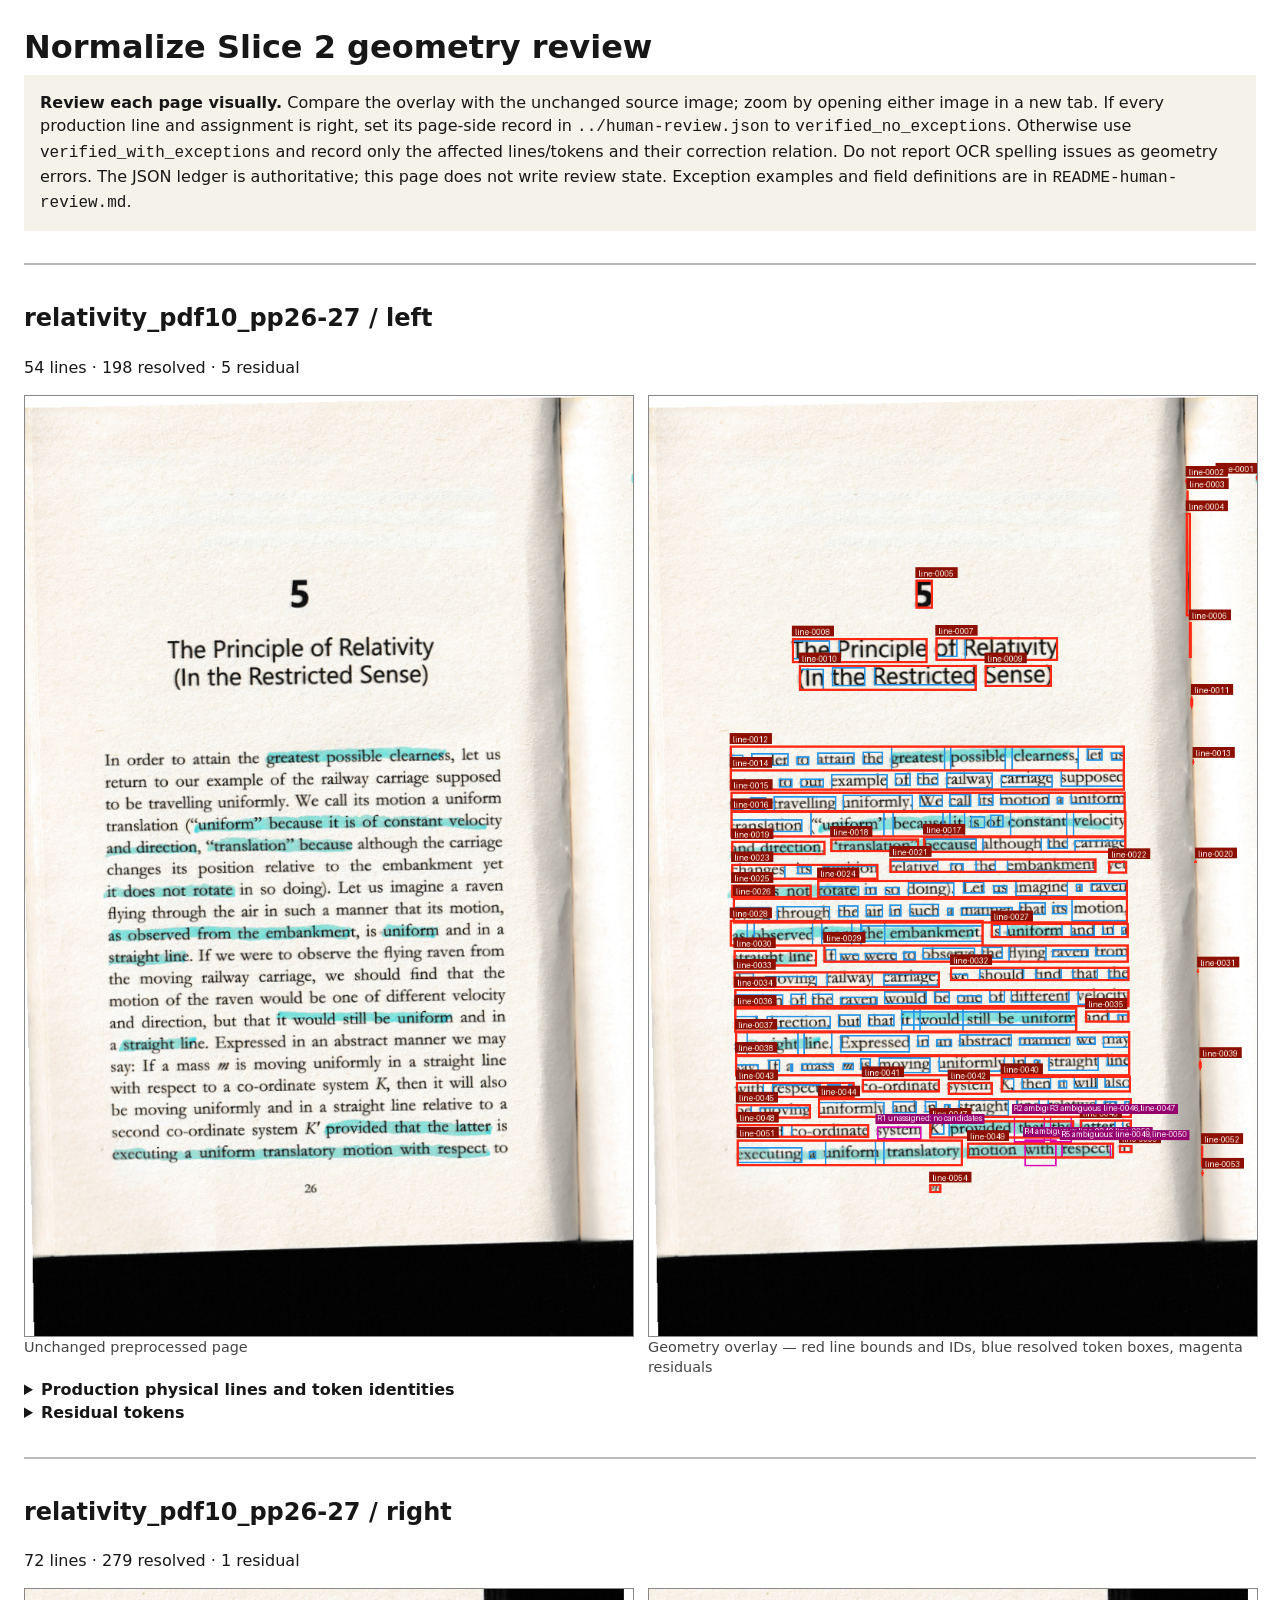
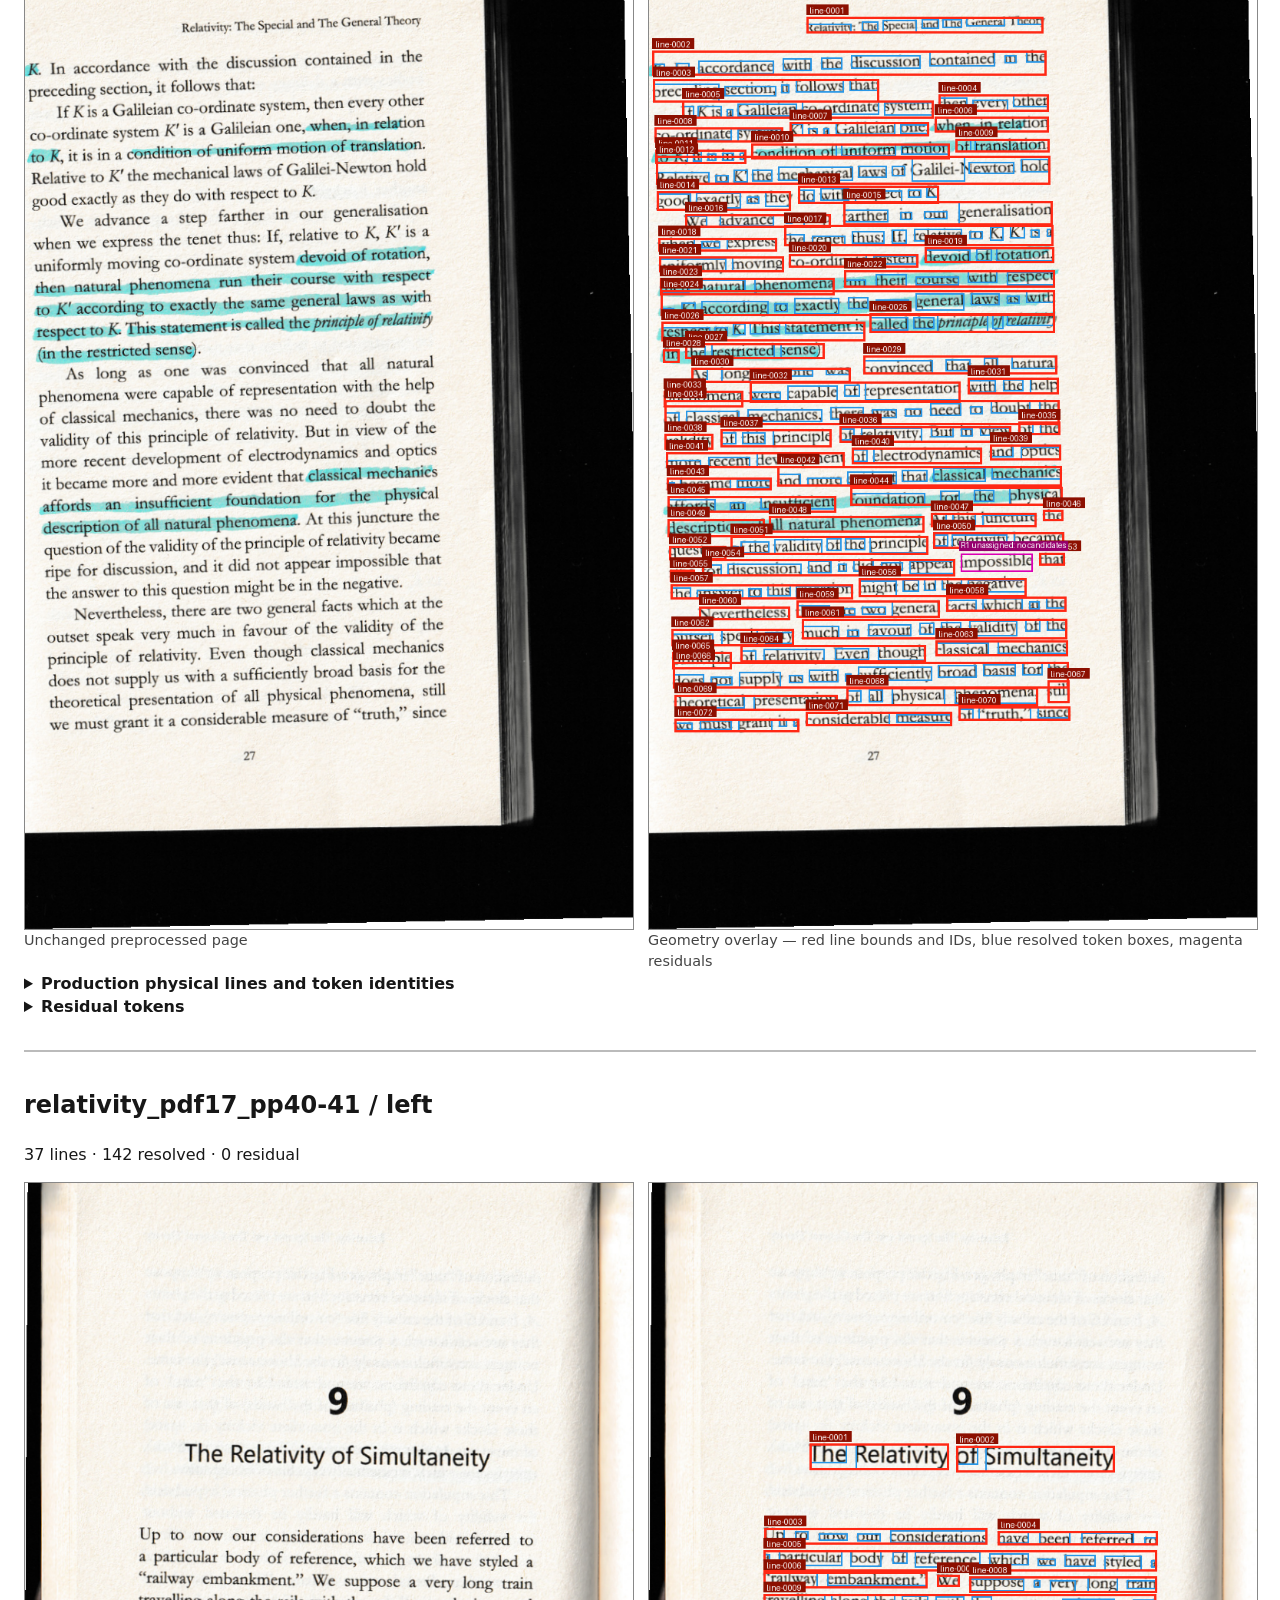
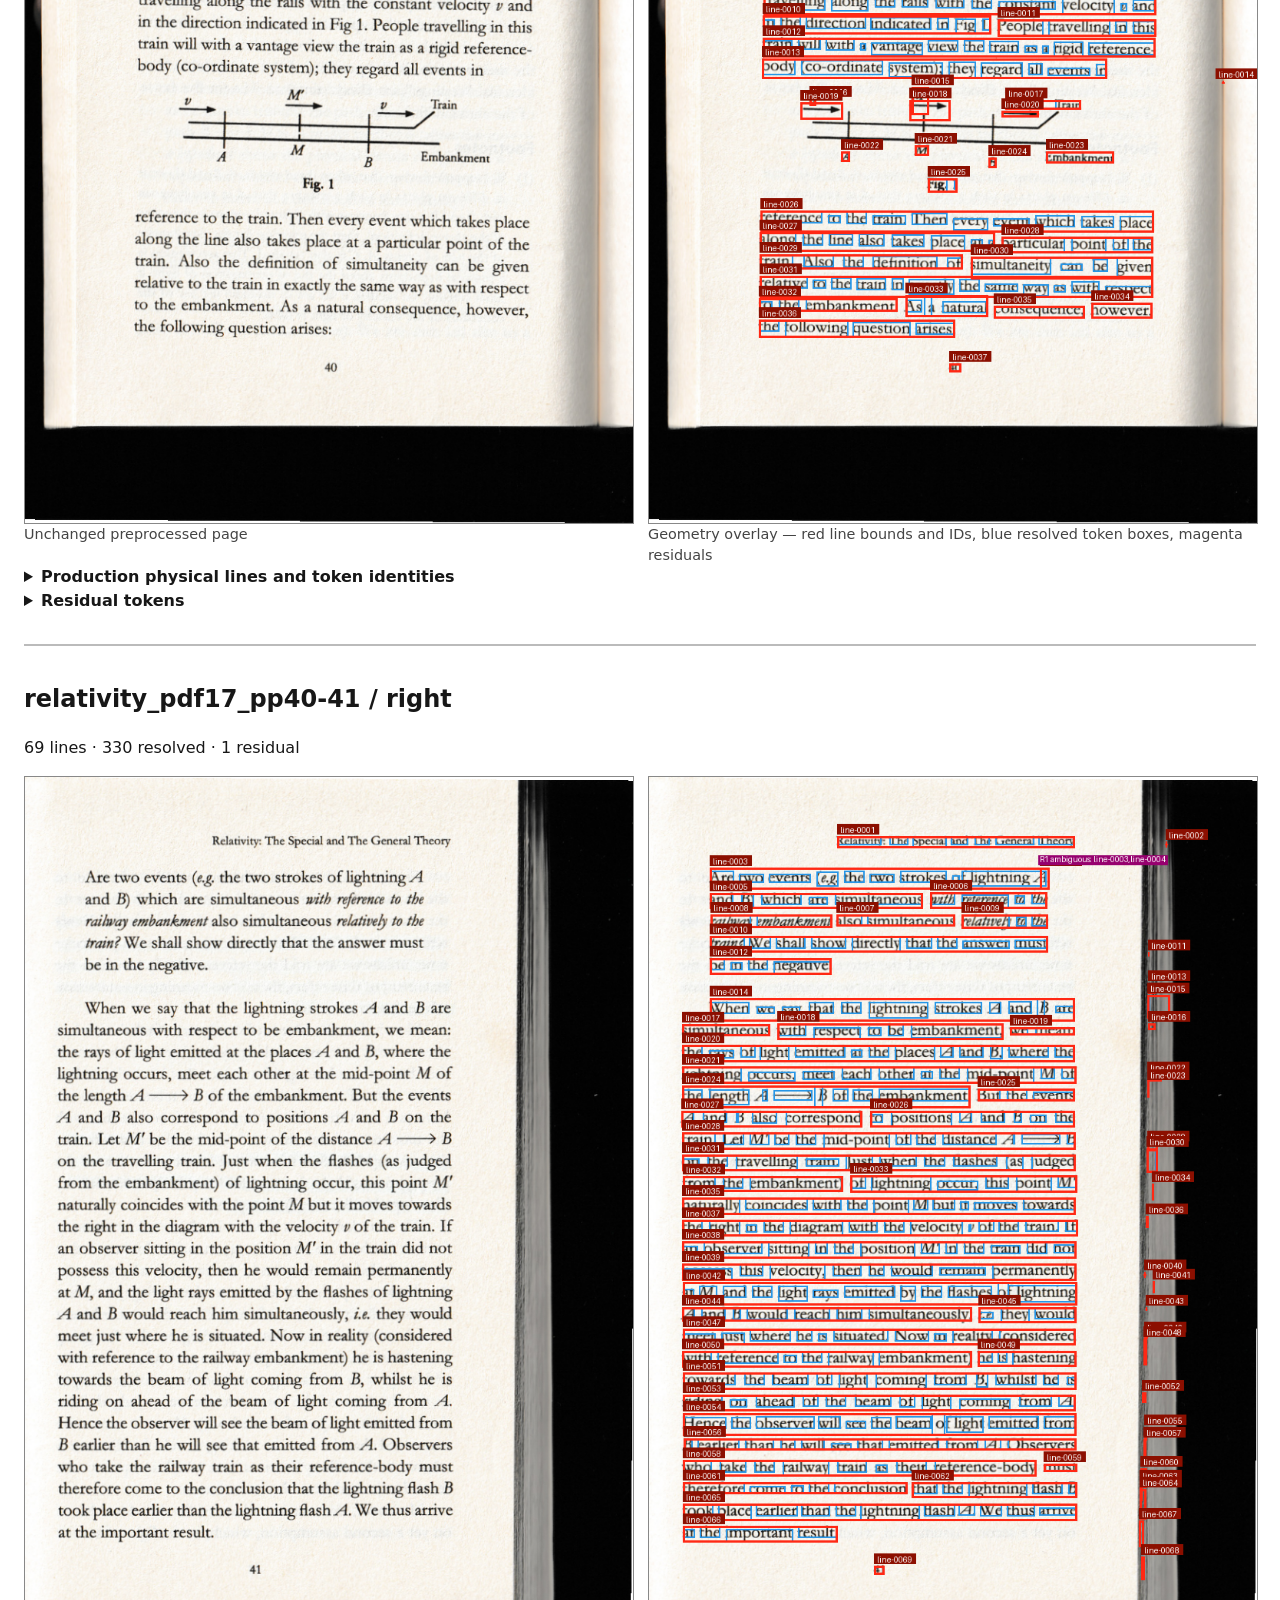
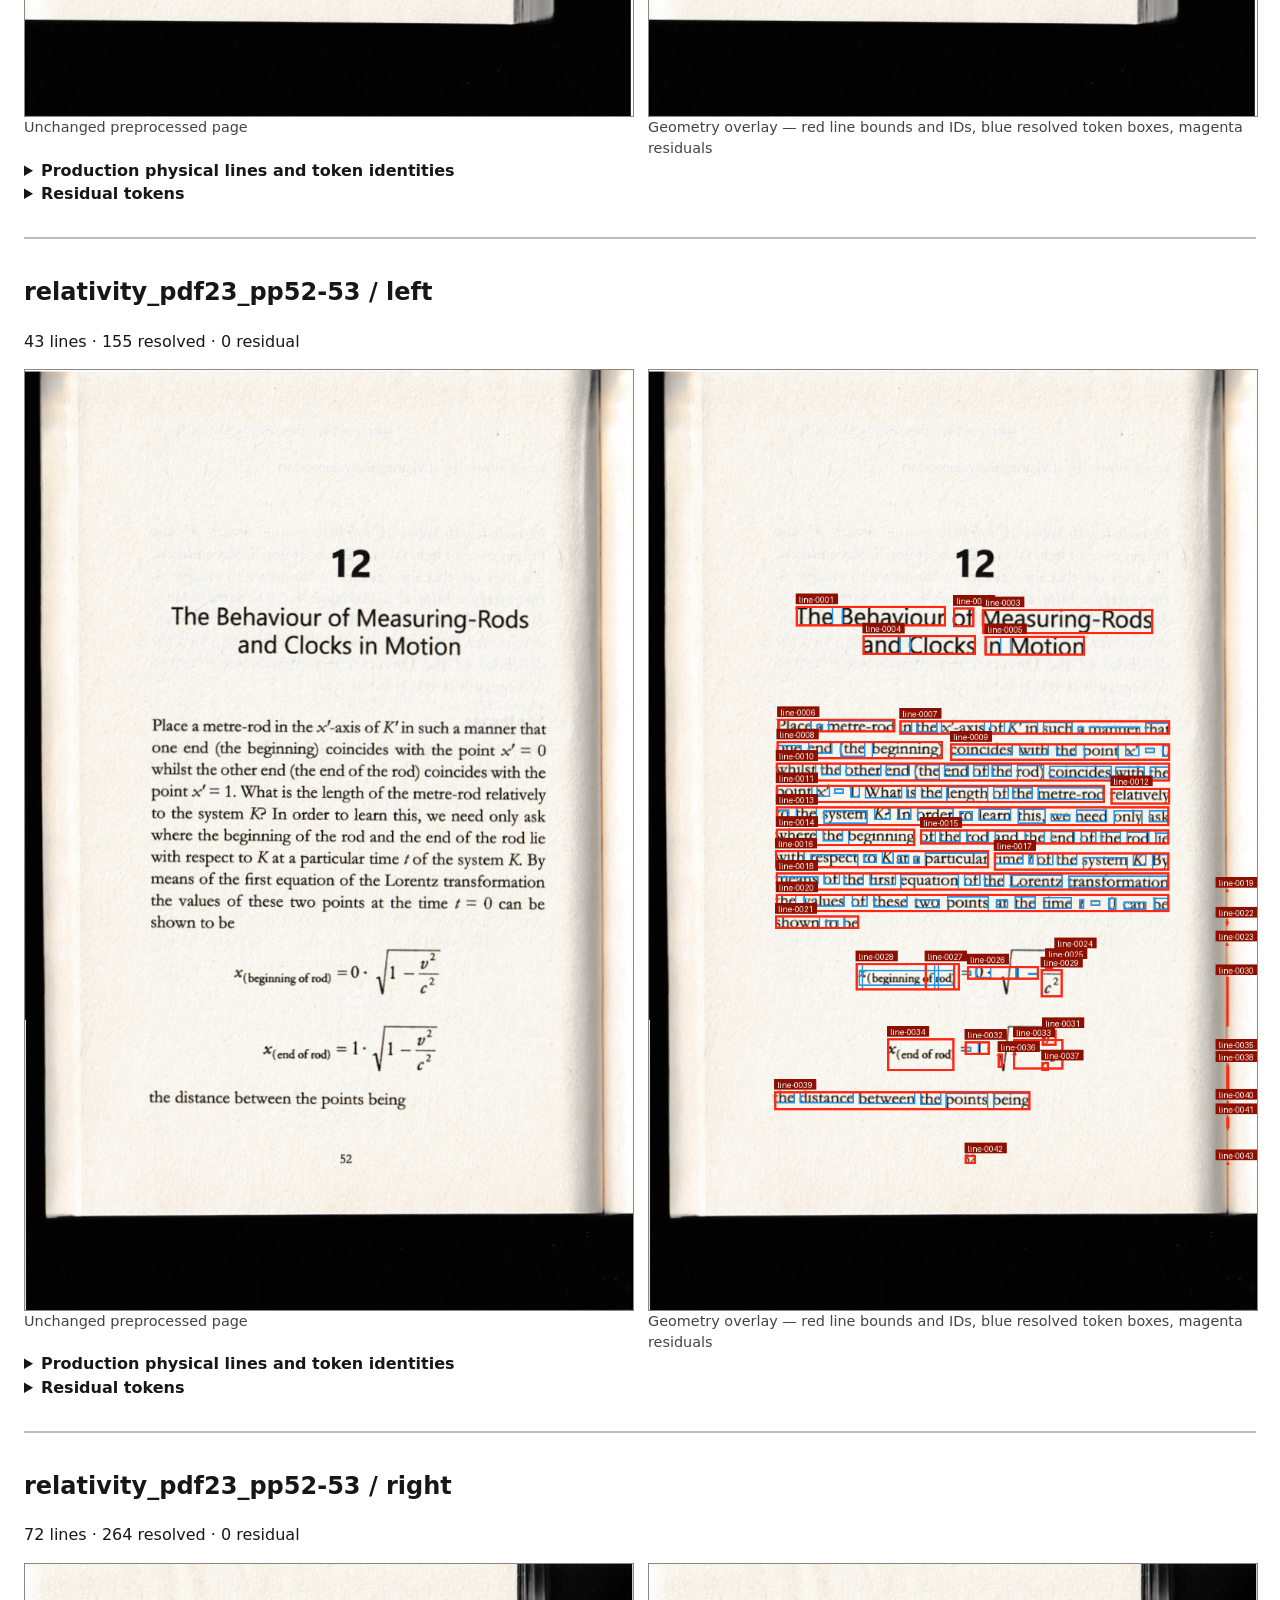
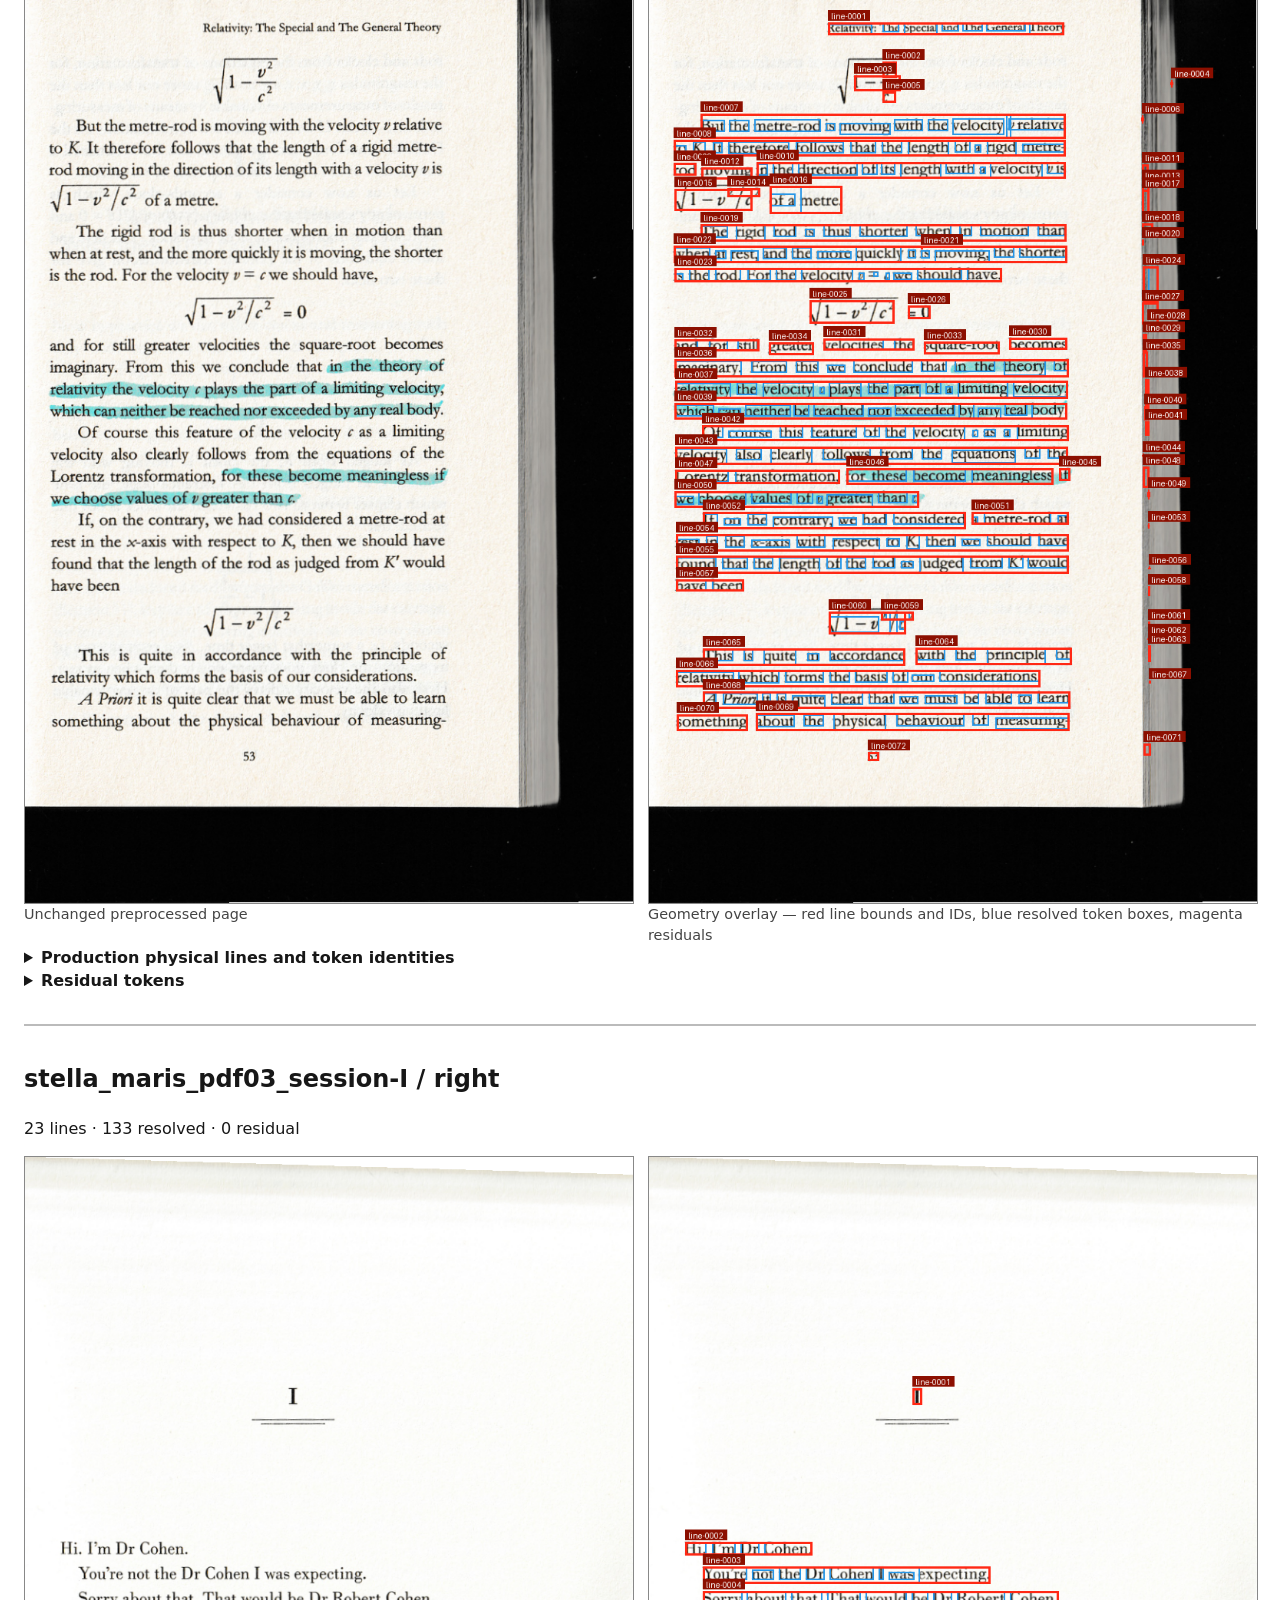
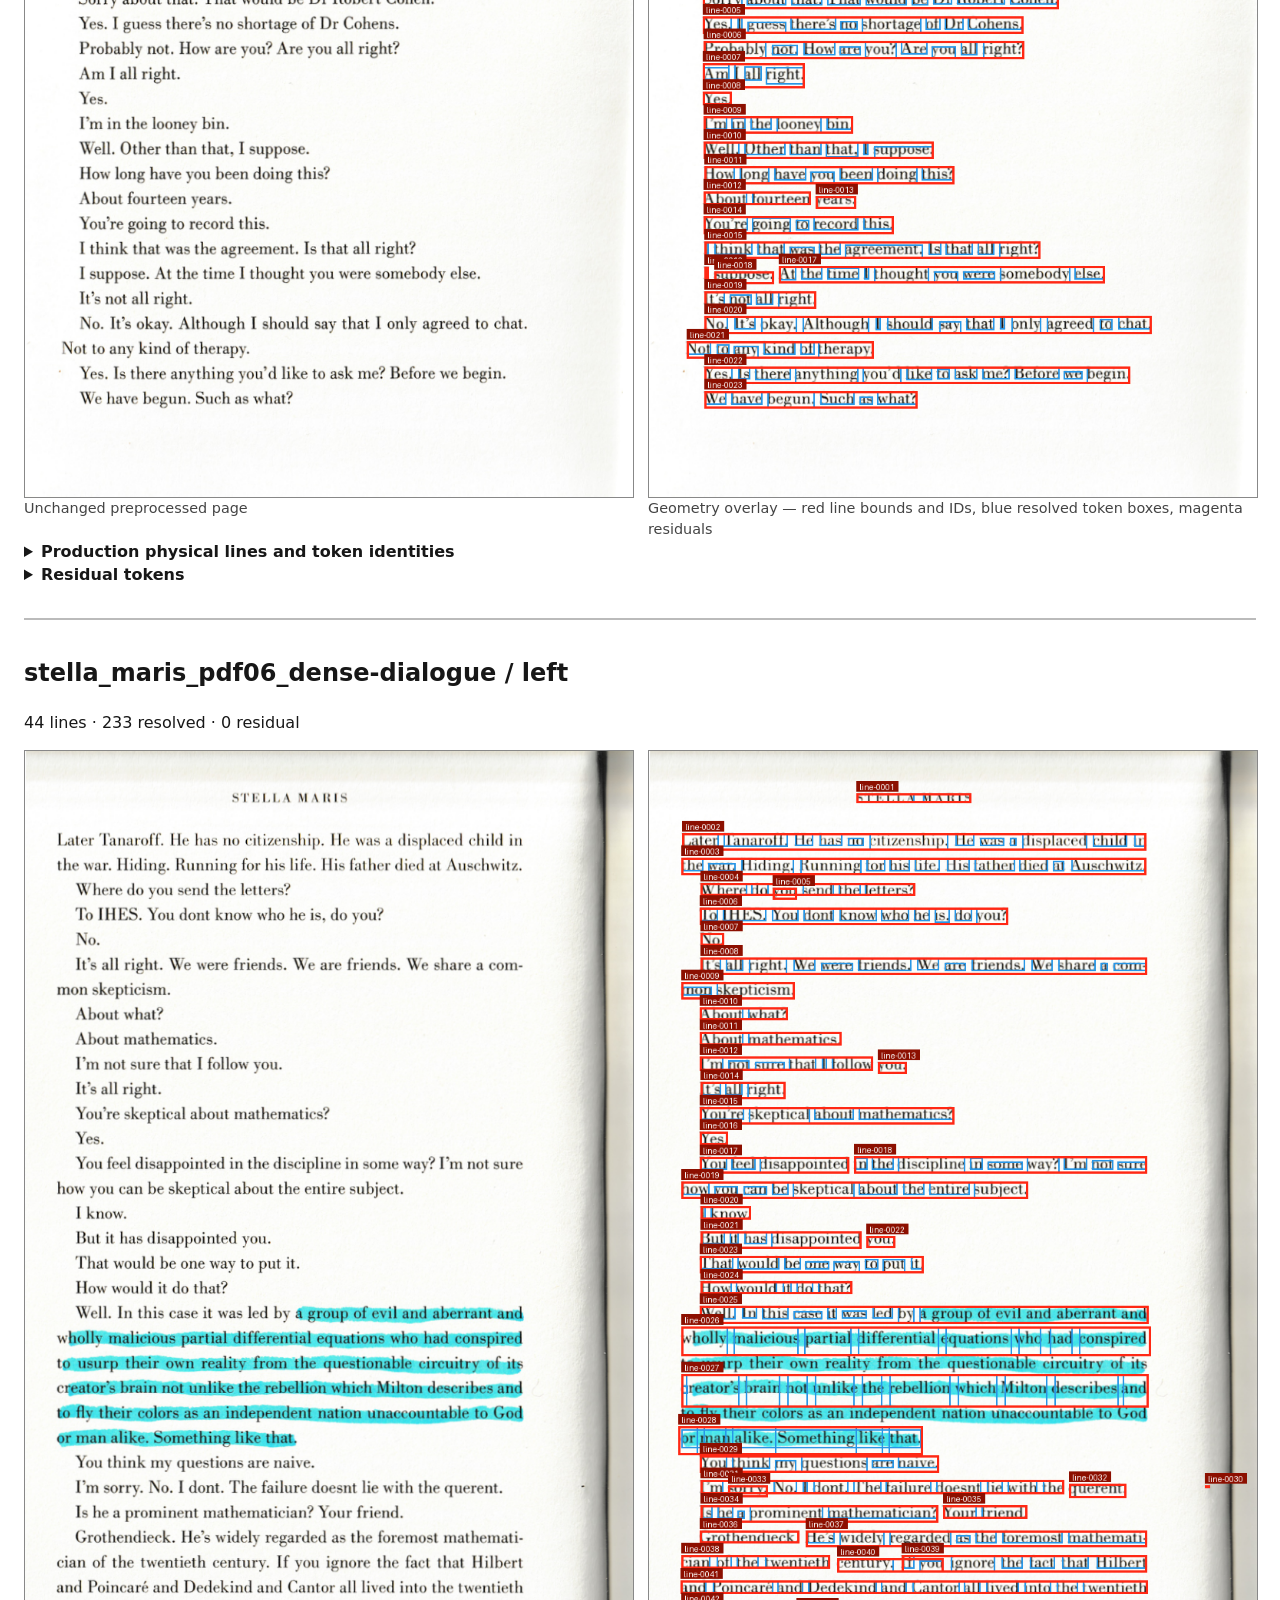
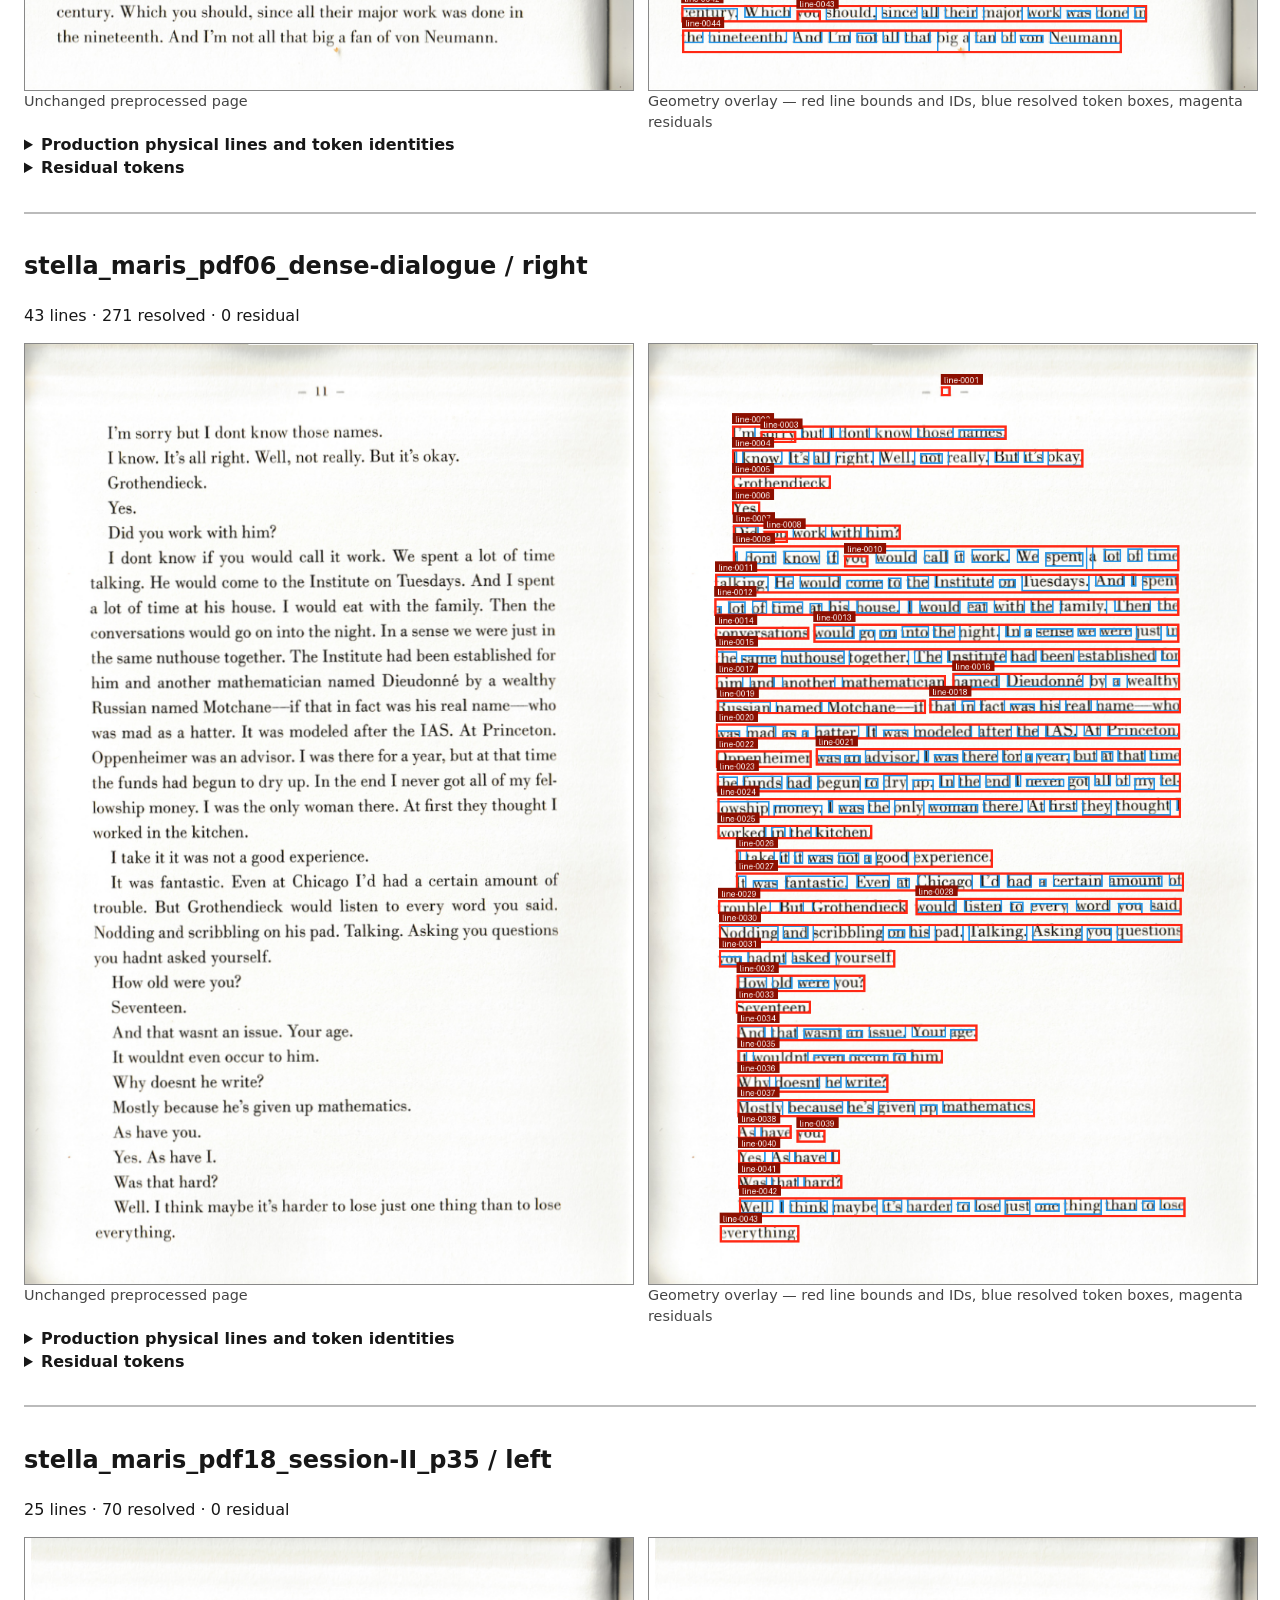
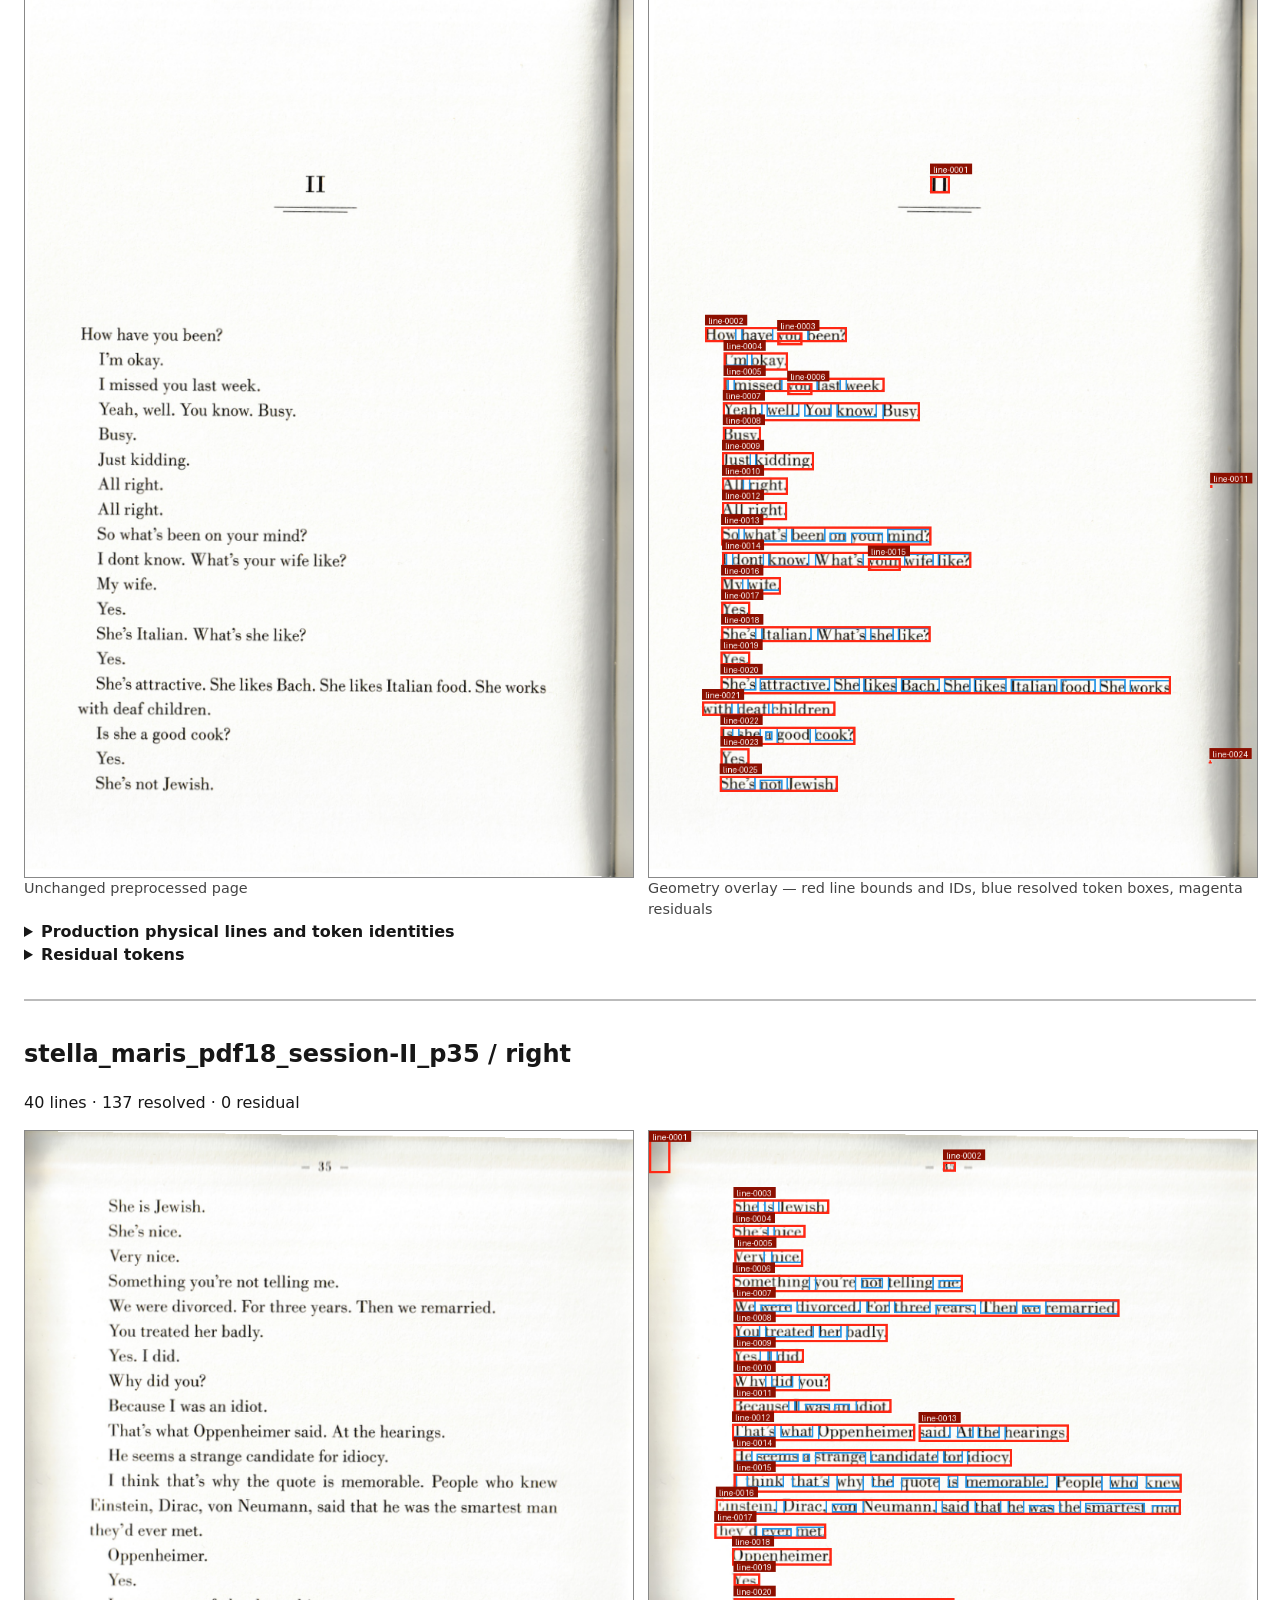
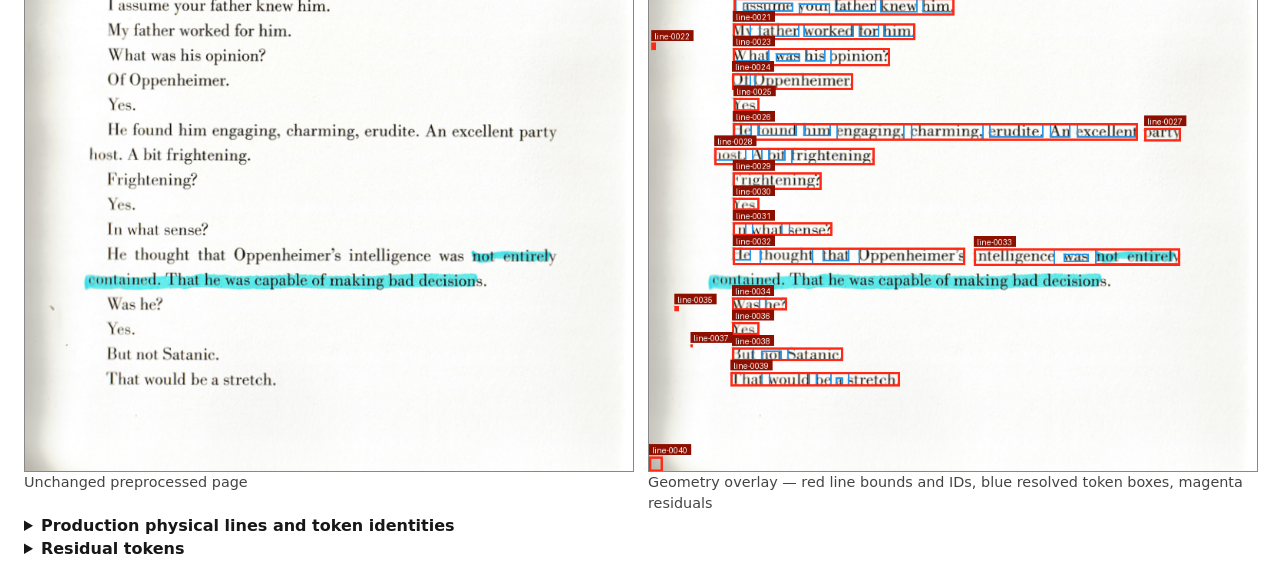
==== commit 6c8c30c0: "Fix geometry review package image paths" ====
--- a/research/accuracy-audit/review/index.html
+++ b/research/accuracy-audit/review/index.html
@@ -1,92 +1,92 @@
 <!doctype html><html lang="en"><meta charset="utf-8"><meta name="viewport" content="width=device-width,initial-scale=1">
 <title>Normalize geometry human review</title><style>
 body{font:16px/1.45 system-ui,sans-serif;margin:1.5rem;color:#171717}h1{margin-bottom:.3rem}.instructions{background:#f4f2e9;padding:1rem;max-width:80rem}.page{border-top:2px solid #bbb;margin-top:2rem;padding-top:1rem}.images{display:grid;grid-template-columns:repeat(2,minmax(0,1fr));gap:1rem}.images img{display:block;width:100%;height:auto;image-rendering:auto;border:1px solid #888}.images figure{margin:0;min-width:0}figcaption{font-size:.9rem;color:#444}table{border-collapse:collapse;width:100%;margin:.6rem 0 1rem}th,td{border:1px solid #bbb;padding:.4rem;text-align:left;vertical-align:top}td{overflow-wrap:anywhere}summary{cursor:pointer;font-weight:600}code{white-space:normal}@media(max-width:850px){.images{grid-template-columns:1fr}}
-</style><body><h1>Normalize Slice 2 geometry review</h1><div class="instructions"><b>Review each page visually.</b> Compare the overlay with the unchanged source image; zoom by opening either image in a new tab. If every production line and assignment is right, set its page-side record in <code>../human-review.json</code> to <code>verified_no_exceptions</code>. Otherwise use <code>verified_with_exceptions</code> and record only the affected lines/tokens and their correction relation. Do not report OCR spelling issues as geometry errors. The JSON ledger is authoritative; this page does not write review state. Exception examples and field definitions are in <code>README.md</code>.</div>
+</style><body><h1>Normalize Slice 2 geometry review</h1><div class="instructions"><b>Review each page visually.</b> Compare the overlay with the unchanged source image; zoom by opening either image in a new tab. If every production line and assignment is right, set its page-side record in <code>../human-review.json</code> to <code>verified_no_exceptions</code>. Otherwise use <code>verified_with_exceptions</code> and record only the affected lines/tokens and their correction relation. Do not report OCR spelling issues as geometry errors. The JSON ledger is authoritative; this page does not write review state. Exception examples and field definitions are in <code>README-human-review.md</code>.</div>
 <section class="page" id="relativity_pdf10_pp26-27-left">
 <h2>relativity_pdf10_pp26-27 / left</h2>
 <p>54 lines · 198 resolved · 5 residual</p>
-<div class="images"><figure><a href="../preprocessed/relativity_pdf10_pp26-27/relativity_pdf10_pp26-27.left.png"><img src="../preprocessed/relativity_pdf10_pp26-27/relativity_pdf10_pp26-27.left.png" alt="Unchanged preprocessed page"></a><figcaption>Unchanged preprocessed page</figcaption></figure>
-<figure><a href="../pages/relativity_pdf10_pp26-27/left.overlay.png"><img src="../pages/relativity_pdf10_pp26-27/left.overlay.png" alt="Production geometry overlay"></a><figcaption>Geometry overlay — red line bounds and IDs, blue resolved token boxes, magenta residuals</figcaption></figure></div>
+<div class="images"><figure><a href="preprocessed/relativity_pdf10_pp26-27/relativity_pdf10_pp26-27.left.png"><img src="preprocessed/relativity_pdf10_pp26-27/relativity_pdf10_pp26-27.left.png" alt="Unchanged preprocessed page"></a><figcaption>Unchanged preprocessed page</figcaption></figure>
+<figure><a href="pages/relativity_pdf10_pp26-27/left.overlay.png"><img src="pages/relativity_pdf10_pp26-27/left.overlay.png" alt="Production geometry overlay"></a><figcaption>Geometry overlay — red line bounds and IDs, blue resolved token boxes, magenta residuals</figcaption></figure></div>
 <details><summary>Production physical lines and token identities</summary><table><thead><tr><th>physical_line_id</th><th>OCR locator text</th><th>Stable token identities and boxes (px)</th></tr></thead><tbody><tr><td>line-0001</td><td>.</td><td>row 6 / token-0006 [791,103,1,6]</td></tr><tr><td>line-0002</td><td>|</td><td>row 5 / token-0005 [699,107,1,7]</td></tr><tr><td>line-0003</td><td>|</td><td>row 8 / token-0008 [700,123,2,22]</td></tr><tr><td>line-0004</td><td>|</td><td>row 11 / token-0011 [699,152,6,134]</td></tr><tr><td>line-0005</td><td>5</td><td>row 10 / token-0010 [347,239,22,37]</td></tr><tr><td>line-0006</td><td>|</td><td>row 17 / token-0017 [703,294,3,46]</td></tr><tr><td>line-0007</td><td>of Relativity</td><td>row 15 / token-0015 [373,314,28,25], row 16 / token-0016 [411,314,121,30]</td></tr><tr><td>line-0008</td><td>The Principle</td><td>row 13 / token-0013 [186,318,49,24], row 14 / token-0014 [247,315,115,32]</td></tr><tr><td>line-0009</td><td>Sense)</td><td>row 22 / token-0022 [437,350,87,28]</td></tr><tr><td>line-0010</td><td>(In the Restricted</td><td>row 19 / token-0019 [195,355,32,28], row 20 / token-0020 [238,353,43,24], row 21 / token-0021 [293,350,133,26]</td></tr><tr><td>line-0011</td><td>|</td><td>row 24 / token-0024 [706,391,1,15]</td></tr><tr><td>line-0012</td><td>In order to attain the greatest possible clearness, let us</td><td>row 26 / token-0026 [105,467,17,14], row 27 / token-0027 [133,465,48,16], row 28 / token-0028 [192,469,16,11], row 29 / token-0029 [219,464,48,15], row 30 / token-0030 [278,463,26,16], row 31 / token-0031 [315,455,70,33], row 32 / token-0032 [392,455,72,33], row 33 / token-0033 [472,455,87,33], row 34 / token-0034 [570,459,20,15], row 35 / token-0035 [602,464,17,10]</td></tr><tr><td>line-0013</td><td>,</td><td>row 36 / token-0036 [708,473,1,6]</td></tr><tr><td>line-0014</td><td>return to our example of the railway carriage supposed</td><td>row 38 / token-0038 [105,499,53,11], row 39 / token-0039 [169,498,17,11], row 40 / token-0040 [197,498,30,11], row 41 / token-0041 [237,492,73,21], row 42 / token-0042 [320,491,20,16], row 43 / token-0043 [349,491,27,15], row 44 / token-0044 [387,490,60,20], row 45 / token-0045 [458,493,67,16], row 46 / token-0046 [536,486,83,22]</td></tr><tr><td>line-0015</td><td>to be travelling uniformly. We call its motion a uniform</td><td>row 48 / token-0048 [106,528,16,10], row 49 / token-0049 [132,522,20,16], row 50 / token-0050 [162,521,81,20], row 51 / token-0051 [252,519,91,21], row 52 / token-0052 [352,519,30,15], row 53 / token-0053 [391,518,28,16], row 54 / token-0054 [429,518,19,15], row 55 / token-0055 [457,517,64,15], row 56 / token-0056 [531,522,8,9], row 57 / token-0057 [549,515,71,16]</td></tr><tr><td>line-0016</td><td>translation (“uniform” because it is of constant velocity</td><td>row 59 / token-0059 [106,551,93,16], row 60 / token-0060 [210,540,96,34], row 61 / token-0061 [317,540,66,34], row 62 / token-0062 [391,540,20,34], row 63 / token-0063 [419,547,18,15], row 64 / token-0064 [444,545,17,16], row 65 / token-0065 [470,540,74,34], row 66 / token-0066 [552,540,69,34]</td></tr><tr><td>line-0017</td><td>because although the carriage</td><td>row 70 / token-0070 [357,576,69,17], row 71 / token-0071 [434,574,77,20], row 72 / token-0072 [519,573,26,16], row 73 / token-0073 [554,578,67,15]</td></tr><tr><td>line-0018</td><td>“ttanislation’”</td><td>row 69 / token-0069 [236,576,115,17]</td></tr><tr><td>line-0019</td><td>and-direction,</td><td>row 68 / token-0068 [107,579,122,18]</td></tr><tr><td>line-0020</td><td>|</td><td>row 83 / token-0083 [711,604,1,3]</td></tr><tr><td>line-0021</td><td>relative to the embankment</td><td>row 78 / token-0078 [313,605,63,15], row 79 / token-0079 [392,608,17,11], row 80 / token-0080 [425,603,26,15], row 81 / token-0081 [466,602,116,16]</td></tr><tr><td>line-0022</td><td>yet</td><td>row 82 / token-0082 [598,605,24,16]</td></tr><tr><td>line-0023</td><td>changes its position</td><td>row 75 / token-0075 [107,609,70,20], row 76 / token-0076 [193,612,18,10], row 77 / token-0077 [226,611,72,17]</td></tr><tr><td>line-0024</td><td>rotate in so doing). Let us imagine a raven</td><td>row 86 / token-0086 [219,638,54,13], row 87 / token-0087 [281,639,15,10], row 88 / token-0088 [307,639,19,10], row 89 / token-0089 [337,633,60,20], row 90 / token-0090 [409,632,27,15], row 91 / token-0091 [448,637,18,10], row 92 / token-0092 [477,630,68,21], row 93 / token-0093 [556,635,8,10], row 94 / token-0094 [575,634,48,11]</td></tr><tr><td>line-0025</td><td>it-does*nor</td><td>row 85 / token-0085 [107,636,104,17]</td></tr><tr><td>line-0026</td><td>flying through the air in such a manner that its motion,</td><td>row 96 / token-0096 [109,665,48,21], row 97 / token-0097 [166,664,69,21], row 98 / token-0098 [246,663,26,15], row 99 / token-0099 [282,662,22,16], row 100 / token-0100 [313,662,15,15], row 101 / token-0101 [339,661,38,16], row 102 / token-0102 [388,666,8,10], row 103 / token-0103 [406,665,67,11], row 104 / token-0104 [482,659,34,16], row 105 / token-0105 [525,663,19,11], row 106 / token-0106 [550,653,73,30]</td></tr><tr><td>line-0027</td><td>is uniform and in a</td><td>row 113 / token-0113 [445,688,12,16], row 114 / token-0114 [466,687,72,18], row 115 / token-0115 [549,686,31,16], row 116 / token-0116 [590,686,15,15], row 117 / token-0117 [615,691,9,10]</td></tr><tr><td>line-0028</td><td>as observed from the embankment,</td><td>row 108 / token-0108 [105,682,23,34], row 109 / token-0109 [136,682,77,34], row 110 / token-0110 [224,682,40,34], row 111 / token-0111 [275,682,32,34], row 112 / token-0112 [276,689,159,21]</td></tr><tr><td>line-0029</td><td>If we were to observe the flying raven from</td><td>row 120 / token-0120 [227,720,16,15], row 121 / token-0121 [249,726,24,9], row 122 / token-0122 [281,725,41,10], row 123 / token-0123 [331,723,16,11], row 124 / token-0124 [356,718,68,15], row 125 / token-0125 [433,717,27,15], row 126 / token-0126 [468,716,49,21], row 127 / token-0127 [525,720,47,10], row 128 / token-0128 [581,714,43,15]</td></tr><tr><td>line-0030</td><td>straightline.</td><td>row 119 / token-0119 [110,721,108,21]</td></tr><tr><td>line-0031</td><td>|</td><td>row 139 / token-0139 [714,746,1,4]</td></tr><tr><td>line-0032</td><td>we should find that the</td><td>row 134 / token-0134 [392,752,23,9], row 135 / token-0135 [430,745,58,16], row 136 / token-0136 [503,744,34,15], row 137 / token-0137 [551,743,33,16], row 138 / token-0138 [598,743,27,15]</td></tr><tr><td>line-0033</td><td>the moving railway carriage,</td><td>row 130 / token-0130 [110,751,26,15], row 131 / token-0131 [151,755,67,15], row 132 / token-0132 [231,749,60,20], row 133 / token-0133 [305,752,73,15]</td></tr><tr><td>line-0034</td><td>motion of the raven would be one of different velocity</td><td>row 141 / token-0141 [111,779,63,16], row 142 / token-0142 [184,778,20,15], row 143 / token-0143 [212,778,27,15], row 144 / token-0144 [249,782,48,10], row 145 / token-0145 [306,775,55,16], row 146 / token-0146 [371,775,20,15], row 147 / token-0147 [401,780,32,10], row 148 / token-0148 [443,773,20,16], row 149 / token-0149 [471,773,76,16], row 150 / token-0150 [558,772,67,20]</td></tr><tr><td>line-0035</td><td>and in</td><td>row 159 / token-0159 [568,800,31,15], row 160 / token-0160 [610,805,15,9]</td></tr><tr><td>line-0036</td><td>and direction, but that it still&quot;be“uniform would’</td><td>row 152 / token-0152 [111,807,30,16], row 153 / token-0153 [153,807,83,16], row 154 / token-0154 [246,805,29,16], row 155 / token-0155 [285,805,34,15], row 156 / token-0156 [328,796,17,32], row 158 / token-0158 [328,801,229,18], row 157 / token-0157 [352,796,57,32]</td></tr><tr><td>line-0037</td><td>a Straight lific. Expressed in an abstract manner we may</td><td>row 162 / token-0162 [112,842,7,9], row 163 / token-0163 [127,827,67,33], row 164 / token-0164 [201,827,37,33], row 165 / token-0165 [249,832,90,22], row 166 / token-0166 [349,832,15,15], row 167 / token-0167 [374,837,20,10], row 168 / token-0168 [404,831,68,15], row 169 / token-0169 [482,835,66,10], row 170 / token-0170 [557,834,24,10], row 171 / token-0171 [591,834,35,14]</td></tr><tr><td>line-0038</td><td>say: If a mass m is moving uniformly in a straight line</td><td>row 173 / token-0173 [112,870,30,15], row 174 / token-0174 [155,864,15,15], row 175 / token-0175 [184,869,3,10], row 176 / token-0176 [198,869,42,9], row 177 / token-0177 [252,868,14,9], row 178 / token-0178 [275,862,13,15], row 179 / token-0179 [299,861,67,20], row 180 / token-0180 [377,859,86,20], row 181 / token-0181 [474,859,16,15], row 182 / token-0182 [501,864,8,9], row 183 / token-0183 [520,857,65,21], row 184 / token-0184 [596,857,30,15]</td></tr><tr><td>line-0039</td><td>|</td><td>row 185 / token-0185 [717,864,1,13]</td></tr><tr><td>line-0040</td><td>K, then it will also</td><td>row 193 / token-0193 [458,888,17,18], row 194 / token-0194 [485,887,38,15], row 195 / token-0195 [533,891,11,10], row 196 / token-0196 [553,885,31,16], row 197 / token-0197 [593,885,34,15]</td></tr><tr><td>line-0041</td><td>co-ordinate</td><td>row 191 / token-0191 [277,889,101,17]</td></tr><tr><td>line-0042</td><td>system</td><td>row 192 / token-0192 [389,893,58,16]</td></tr><tr><td>line-0043</td><td>with respect to a</td><td>row 187 / token-0187 [113,893,36,15], row 188 / token-0188 [160,896,63,17], row 189 / token-0189 [232,896,17,11], row 190 / token-0190 [259,896,8,10]</td></tr><tr><td>line-0044</td><td>uniformly and in a straight line relative to a</td><td>row 201 / token-0201 [220,919,86,20], row 202 / token-0202 [317,918,31,15], row 203 / token-0203 [359,918,15,14], row 204 / token-0204 [384,922,8,10], row 205 / token-0205 [403,916,65,21], row 206 / token-0206 [478,915,30,16], row 207 / token-0207 [519,914,63,16], row 208 / token-0208 [592,918,17,11], row 209 / token-0209 [619,918,9,10]</td></tr><tr><td>line-0045</td><td>be moving</td><td>row 199 / token-0199 [113,922,20,15], row 200 / token-0200 [144,926,66,14]</td></tr><tr><td>line-0046</td><td>latter is</td><td>row 218 / token-0218 [561,942,46,20], row 219 / token-0219 [616,942,12,15]</td></tr><tr><td>line-0047</td><td>K’ provided</td><td>row 214 / token-0214 [365,945,19,16], row 215 / token-0215 [390,943,163,23]</td></tr><tr><td>line-0048</td><td>second co-ordinate</td><td>row 211 / token-0211 [114,949,60,16], row 212 / token-0212 [185,948,101,16]</td></tr><tr><td>line-0049</td><td>motion</td><td>row 225 / token-0225 [414,972,191,20]</td></tr><tr><td>line-0050</td><td>to</td><td>row 228 / token-0228 [612,975,17,10]</td></tr><tr><td>line-0051</td><td>executing a uniform translatory</td><td>row 221 / token-0221 [114,978,85,20], row 222 / token-0222 [208,983,9,10], row 223 / token-0223 [229,968,66,34], row 224 / token-0224 [305,968,103,34]</td></tr><tr><td>line-0052</td><td>|</td><td>row 229 / token-0229 [719,976,2,27]</td></tr><tr><td>line-0053</td><td>|</td><td>row 232 / token-0232 [720,1008,1,7]</td></tr><tr><td>line-0054</td><td>26</td><td>row 231 / token-0231 [365,1026,15,11]</td></tr></tbody></table></details>
 <details><summary>Residual tokens</summary><table><thead><tr><th>Overlay</th><th>Token ID</th><th>Source row</th><th>OCR locator</th><th>State</th><th>Candidate lines</th></tr></thead><tbody><tr><td>R1</td><td>token-0213</td><td>source row 213</td><td>system</td><td>unassigned</td><td>none</td></tr><tr><td>R2</td><td>token-0216</td><td>source row 216</td><td>that</td><td>ambiguous</td><td>line-0046, line-0047</td></tr><tr><td>R3</td><td>token-0217</td><td>source row 217</td><td>the</td><td>ambiguous</td><td>line-0046, line-0047</td></tr><tr><td>R4</td><td>token-0226</td><td>source row 226</td><td>with</td><td>ambiguous</td><td>line-0049, line-0050</td></tr><tr><td>R5</td><td>token-0227</td><td>source row 227</td><td>respect</td><td>ambiguous</td><td>line-0049, line-0050</td></tr></tbody></table></details>
 </section>
 <section class="page" id="relativity_pdf10_pp26-27-right">
 <h2>relativity_pdf10_pp26-27 / right</h2>
 <p>72 lines · 279 resolved · 1 residual</p>
-<div class="images"><figure><a href="../preprocessed/relativity_pdf10_pp26-27/relativity_pdf10_pp26-27.right.png"><img src="../preprocessed/relativity_pdf10_pp26-27/relativity_pdf10_pp26-27.right.png" alt="Unchanged preprocessed page"></a><figcaption>Unchanged preprocessed page</figcaption></figure>
-<figure><a href="../pages/relativity_pdf10_pp26-27/right.overlay.png"><img src="../pages/relativity_pdf10_pp26-27/right.overlay.png" alt="Production geometry overlay"></a><figcaption>Geometry overlay — red line bounds and IDs, blue resolved token boxes, magenta residuals</figcaption></figure></div>
+<div class="images"><figure><a href="preprocessed/relativity_pdf10_pp26-27/relativity_pdf10_pp26-27.right.png"><img src="preprocessed/relativity_pdf10_pp26-27/relativity_pdf10_pp26-27.right.png" alt="Unchanged preprocessed page"></a><figcaption>Unchanged preprocessed page</figcaption></figure>
+<figure><a href="pages/relativity_pdf10_pp26-27/right.overlay.png"><img src="pages/relativity_pdf10_pp26-27/right.overlay.png" alt="Production geometry overlay"></a><figcaption>Geometry overlay — red line bounds and IDs, blue resolved token boxes, magenta residuals</figcaption></figure></div>
 <details><summary>Production physical lines and token identities</summary><table><thead><tr><th>physical_line_id</th><th>OCR locator text</th><th>Stable token identities and boxes (px)</th></tr></thead><tbody><tr><td>line-0001</td><td>Relativity: The Special and The General Theory</td><td>row 5 / token-0005 [205,45,58,11], row 6 / token-0006 [277,42,21,12], row 7 / token-0007 [304,40,44,17], row 8 / token-0008 [355,39,22,12], row 9 / token-0009 [382,39,25,11], row 10 / token-0010 [413,36,50,12], row 11 / token-0011 [480,36,33,10]</td></tr><tr><td>line-0002</td><td>K. In accordance with the discussion contained in the</td><td>row 13 / token-0013 [4,97,16,15], row 14 / token-0014 [35,96,17,15], row 15 / token-0015 [64,93,98,17], row 16 / token-0016 [174,90,37,16], row 17 / token-0017 [224,89,27,15], row 18 / token-0018 [263,86,90,17], row 19 / token-0019 [365,81,85,19], row 20 / token-0020 [463,86,15,10], row 21 / token-0021 [491,80,26,15]</td></tr><tr><td>line-0003</td><td>preceding section, it follows that:</td><td>row 23 / token-0023 [5,123,86,24], row 24 / token-0024 [98,126,67,13], row 25 / token-0025 [172,124,10,11], row 26 / token-0026 [191,118,62,16], row 27 / token-0027 [261,117,38,15]</td></tr><tr><td>line-0004</td><td>then every other</td><td>row 36 / token-0036 [377,141,37,15], row 37 / token-0037 [421,144,46,15], row 38 / token-0038 [474,137,46,16]</td></tr><tr><td>line-0005</td><td>If Kis a Galileian co-ordinate system,</td><td>row 30 / token-0030 [43,152,15,16], row 31 / token-0031 [63,152,31,15], row 32 / token-0032 [101,156,8,10], row 33 / token-0033 [115,149,77,16], row 34 / token-0034 [199,145,100,18], row 35 / token-0035 [306,147,64,17]</td></tr><tr><td>line-0006</td><td>when;in-telation</td><td>row 47 / token-0047 [372,166,148,20]</td></tr><tr><td>line-0007</td><td>K&#x27; is a Galileian one,</td><td>row 42 / token-0042 [183,175,17,16], row 43 / token-0043 [207,181,12,9], row 44 / token-0044 [227,181,7,9], row 45 / token-0045 [243,173,77,16], row 46 / token-0046 [327,176,37,12]</td></tr><tr><td>line-0008</td><td>co-ordinate system</td><td>row 40 / token-0040 [7,180,100,17], row 41 / token-0041 [115,182,59,17]</td></tr><tr><td>line-0009</td><td>of translation.</td><td>row 57 / token-0057 [399,196,20,16], row 58 / token-0058 [424,195,97,16]</td></tr><tr><td>line-0010</td><td>condition’of uniform motion</td><td>row 54 / token-0054 [133,202,111,19], row 55 / token-0055 [250,201,71,16], row 56 / token-0056 [328,203,63,12]</td></tr><tr><td>line-0011</td><td>£6, it is in a</td><td>row 49 / token-0049 [8,210,42,17], row 50 / token-0050 [57,209,11,15], row 51 / token-0051 [76,214,11,9], row 52 / token-0052 [95,213,15,10], row 53 / token-0053 [118,213,8,9]</td></tr><tr><td>line-0012</td><td>Relative to K’ the mechanical laws of Galilei- Newton hold</td><td>row 60 / token-0060 [9,238,69,16], row 61 / token-0061 [86,242,17,9], row 62 / token-0062 [110,235,18,16], row 63 / token-0063 [134,235,26,15], row 64 / token-0064 [168,231,97,18], row 65 / token-0065 [272,230,37,15], row 66 / token-0066 [316,230,17,13], row 67 / token-0067 [342,217,69,33], row 68 / token-0068 [416,225,59,15], row 69 / token-0069 [484,221,38,17]</td></tr><tr><td>line-0013</td><td>do with respect to K.</td><td>row 75 / token-0075 [194,261,21,15], row 76 / token-0076 [223,259,37,16], row 77 / token-0077 [268,262,61,17], row 78 / token-0078 [337,261,17,10], row 79 / token-0079 [361,256,16,15]</td></tr><tr><td>line-0014</td><td>good exactly as they</td><td>row 71 / token-0071 [10,266,44,22], row 72 / token-0072 [61,265,58,20], row 73 / token-0073 [127,270,16,9], row 74 / token-0074 [151,263,33,20]</td></tr><tr><td>line-0015</td><td>farther in our generalisation</td><td>row 86 / token-0086 [253,287,58,16], row 87 / token-0087 [327,290,15,10], row 88 / token-0088 [358,289,30,10], row 89 / token-0089 [403,276,122,31]</td></tr><tr><td>line-0016</td><td>We advance a step</td><td>row 82 / token-0082 [47,295,28,15], row 83 / token-0083 [92,293,70,15], row 84 / token-0084 [178,296,8,9], row 85 / token-0085 [201,294,35,16]</td></tr><tr><td>line-0017</td><td>the tenet thus: If, relative to K, K&#x27; is a</td><td>row 94 / token-0094 [176,319,26,15], row 95 / token-0095 [212,321,43,12], row 96 / token-0096 [264,315,42,16], row 97 / token-0097 [316,313,19,18], row 98 / token-0098 [345,312,62,16], row 99 / token-0099 [417,315,17,10], row 100 / token-0100 [444,309,17,18], row 101 / token-0101 [470,307,19,17], row 102 / token-0102 [497,313,11,10], row 103 / token-0103 [518,312,8,10]</td></tr><tr><td>line-0018</td><td>when we express</td><td>row 91 / token-0091 [12,324,47,15], row 92 / token-0092 [68,328,24,9], row 93 / token-0093 [101,325,65,16]</td></tr><tr><td>line-0019</td><td>devoid of rotation,</td><td>row 109 / token-0109 [359,339,59,17], row 110 / token-0110 [426,338,20,16], row 111 / token-0111 [452,336,75,18]</td></tr><tr><td>line-0020</td><td>co-ordinate system</td><td>row 107 / token-0107 [182,345,101,17], row 108 / token-0108 [292,347,58,11]</td></tr><tr><td>line-0021</td><td>uniformly moving</td><td>row 105 / token-0105 [13,351,87,17], row 106 / token-0106 [108,348,67,20]</td></tr><tr><td>line-0022</td><td>run their course with respect</td><td>row 116 / token-0116 [254,378,28,10], row 117 / token-0117 [295,371,40,16], row 118 / token-0118 [347,374,56,11], row 119 / token-0119 [415,366,38,16], row 120 / token-0120 [466,368,62,17]</td></tr><tr><td>line-0023</td><td>then natural phenomena</td><td>row 113 / token-0113 [14,381,38,15], row 114 / token-0114 [65,378,60,16], row 115 / token-0115 [137,376,104,22]</td></tr><tr><td>line-0024</td><td>to K&#x27; according to exactly the same general laws as with</td><td>row 123 / token-0123 [15,415,17,10], row 124 / token-0124 [42,408,18,16], row 125 / token-0125 [68,406,87,19], row 126 / token-0126 [163,409,17,11], row 127 / token-0127 [189,402,58,21], row 128 / token-0128 [259,401,26,15], row 129 / token-0129 [295,404,43,11], row 130 / token-0130 [347,396,63,22], row 131 / token-0131 [419,396,37,15], row 132 / token-0132 [466,399,16,10], row 133 / token-0133 [491,392,37,16]</td></tr><tr><td>line-0025</td><td>called the principle of relativity</td><td>row 140 / token-0140 [287,427,50,17], row 141 / token-0141 [344,427,27,15], row 142 / token-0142 [375,424,66,23], row 143 / token-0143 [447,424,14,18], row 144 / token-0144 [466,422,62,16]</td></tr><tr><td>line-0026</td><td>respect to K. This statements</td><td>row 135 / token-0135 [16,440,63,18], row 136 / token-0136 [85,440,17,11], row 137 / token-0137 [109,435,16,15], row 138 / token-0138 [131,433,39,16], row 139 / token-0139 [177,434,104,14]</td></tr><tr><td>line-0027</td><td>the restricted sense).</td><td>row 147 / token-0147 [47,465,26,16], row 148 / token-0148 [81,461,82,19], row 149 / token-0149 [171,462,57,18]</td></tr><tr><td>line-0028</td><td>(in</td><td>row 146 / token-0146 [18,469,21,17]</td></tr><tr><td>line-0029</td><td>convinced that all natural</td><td>row 157 / token-0157 [279,483,90,18], row 158 / token-0158 [386,482,32,15], row 159 / token-0159 [436,480,18,16], row 160 / token-0160 [472,477,59,17]</td></tr><tr><td>line-0030</td><td>‘As long as one was</td><td>row 152 / token-0152 [55,493,21,15], row 153 / token-0153 [94,493,38,19], row 154 / token-0154 [148,496,16,9], row 155 / token-0155 [182,495,31,9], row 156 / token-0156 [230,493,32,9]</td></tr><tr><td>line-0031</td><td>with the help</td><td>row 167 / token-0167 [415,509,36,16], row 168 / token-0168 [461,508,26,15], row 169 / token-0169 [496,506,37,21]</td></tr><tr><td>line-0032</td><td>were capable of representation</td><td>row 163 / token-0163 [131,524,40,10], row 164 / token-0164 [180,516,65,22], row 165 / token-0165 [254,515,20,15], row 166 / token-0166 [281,511,124,24]</td></tr><tr><td>line-0033</td><td>phenomena</td><td>row 162 / token-0162 [19,523,103,21]</td></tr><tr><td>line-0034</td><td>of classical mechanics, there was no need to doubt the</td><td>row 171 / token-0171 [20,551,19,16], row 172 / token-0172 [48,549,69,17], row 173 / token-0173 [128,547,97,16], row 174 / token-0174 [236,544,43,16], row 175 / token-0175 [290,547,32,11], row 176 / token-0176 [333,546,22,10], row 177 / token-0177 [366,539,40,16], row 178 / token-0178 [418,543,16,10], row 179 / token-0179 [445,536,51,16], row 180 / token-0180 [508,535,26,15]</td></tr><tr><td>line-0035</td><td>of the</td><td>row 191 / token-0191 [481,564,19,16], row 192 / token-0192 [509,563,26,16]</td></tr><tr><td>line-0036</td><td>of relativity. But in view</td><td>row 186 / token-0186 [248,572,19,15], row 187 / token-0187 [276,571,79,19], row 188 / token-0188 [367,569,29,14], row 189 / token-0189 [406,572,15,10], row 190 / token-0190 [431,571,40,10]</td></tr><tr><td>line-0037</td><td>of this principle</td><td>row 183 / token-0183 [93,577,20,15], row 184 / token-0184 [121,577,30,15], row 185 / token-0185 [161,573,76,23]</td></tr><tr><td>line-0038</td><td>validity</td><td>row 182 / token-0182 [20,579,63,20]</td></tr><tr><td>line-0039</td><td>and optics</td><td>row 199 / token-0199 [444,593,30,16], row 200 / token-0200 [484,596,52,17]</td></tr><tr><td>line-0040</td><td>of electrodynamics</td><td>row 197 / token-0197 [264,599,20,16], row 198 / token-0198 [292,597,141,21]</td></tr><tr><td>line-0041</td><td>more recent development</td><td>row 194 / token-0194 [22,613,45,10], row 195 / token-0195 [77,609,54,13], row 196 / token-0196 [140,603,114,20]</td></tr><tr><td>line-0042</td><td>and more evident that elassical mechanics</td><td>row 205 / token-0205 [167,631,30,16], row 206 / token-0206 [206,636,44,10], row 207 / token-0207 [258,628,64,16], row 208 / token-0208 [329,626,33,15], row 209 / token-0209 [370,623,68,18], row 210 / token-0210 [446,621,91,17]</td></tr><tr><td>line-0043</td><td>it became more</td><td>row 202 / token-0202 [23,642,10,10], row 203 / token-0203 [40,636,66,15], row 204 / token-0204 [114,639,45,10]</td></tr><tr><td>line-0044</td><td>foundation for the physical</td><td>row 215 / token-0215 [262,656,97,16], row 216 / token-0216 [379,653,25,15], row 217 / token-0217 [423,652,26,15], row 218 / token-0218 [469,648,69,23]</td></tr><tr><td>line-0045</td><td>affords an. insufficient</td><td>row 212 / token-0212 [24,664,62,17], row 213 / token-0213 [105,668,20,10], row 214 / token-0214 [145,660,98,17]</td></tr><tr><td>line-0046</td><td>the</td><td>row 225 / token-0225 [513,678,26,14]</td></tr><tr><td>line-0047</td><td>At this juncture</td><td>row 222 / token-0222 [367,683,20,14], row 223 / token-0223 [395,682,30,15], row 224 / token-0224 [434,684,70,16]</td></tr><tr><td>line-0048</td><td>all’naturalphenomena.</td><td>row 221 / token-0221 [156,686,202,21]</td></tr><tr><td>line-0049</td><td>description’of</td><td>row 220 / token-0220 [24,690,126,23]</td></tr><tr><td>line-0050</td><td>of relativity became</td><td>row 234 / token-0234 [370,710,19,15], row 235 / token-0235 [394,710,72,18], row 236 / token-0236 [475,707,65,15]</td></tr><tr><td>line-0051</td><td>of the validity of the principle</td><td>row 228 / token-0228 [106,725,10,9], row 229 / token-0229 [119,719,37,15], row 230 / token-0230 [163,716,62,20], row 231 / token-0231 [231,715,19,16], row 232 / token-0232 [255,715,26,15], row 233 / token-0233 [287,712,76,22]</td></tr><tr><td>line-0052</td><td>question</td><td>row 227 / token-0227 [26,725,74,18]</td></tr><tr><td>line-0053</td><td>that</td><td>row 247 / token-0247 [508,734,33,16]</td></tr><tr><td>line-0054</td><td>for discussion, and it did not appear</td><td>row 239 / token-0239 [69,749,25,15], row 240 / token-0240 [102,748,96,15], row 241 / token-0241 [207,744,30,16], row 242 / token-0242 [246,748,11,10], row 243 / token-0243 [266,742,26,16], row 244 / token-0244 [302,746,28,11], row 245 / token-0245 [339,744,59,17]</td></tr><tr><td>line-0055</td><td>ripe</td><td>row 238 / token-0238 [27,756,32,15]</td></tr><tr><td>line-0056</td><td>might be in the negative.</td><td>row 254 / token-0254 [273,770,49,21], row 255 / token-0255 [330,769,21,15], row 256 / token-0256 [358,768,15,15], row 257 / token-0257 [381,767,26,15], row 258 / token-0258 [415,769,76,16]</td></tr><tr><td>line-0057</td><td>the answer to this question</td><td>row 249 / token-0249 [28,779,26,15], row 250 / token-0250 [62,782,60,11], row 251 / token-0251 [129,780,17,11], row 252 / token-0252 [154,775,30,15], row 253 / token-0253 [191,777,74,17]</td></tr><tr><td>line-0058</td><td>facts which at the</td><td>row 266 / token-0266 [387,795,39,15], row 267 / token-0267 [434,793,52,16], row 268 / token-0268 [495,797,13,10], row 269 / token-0269 [517,791,26,15]</td></tr><tr><td>line-0059</td><td>there are two general</td><td>row 262 / token-0262 [192,802,43,15], row 263 / token-0263 [243,806,25,9], row 264 / token-0264 [277,804,31,10], row 265 / token-0265 [316,796,62,22]</td></tr><tr><td>line-0060</td><td>Nevertheless,</td><td>row 261 / token-0261 [65,804,118,17]</td></tr><tr><td>line-0061</td><td>much in favour of the validity of the</td><td>row 274 / token-0274 [199,829,48,17], row 275 / token-0275 [258,834,15,9], row 276 / token-0276 [285,827,56,15], row 277 / token-0277 [352,825,19,15], row 278 / token-0278 [380,824,26,15], row 279 / token-0279 [417,822,62,20], row 280 / token-0280 [490,820,19,16], row 281 / token-0281 [518,820,26,15]</td></tr><tr><td>line-0062</td><td>outset speak very</td><td>row 271 / token-0271 [29,839,54,12], row 272 / token-0272 [94,833,47,22], row 273 / token-0273 [151,837,37,15]</td></tr><tr><td>line-0063</td><td>classical mechanics</td><td>row 288 / token-0288 [373,851,69,17], row 289 / token-0289 [454,848,91,17]</td></tr><tr><td>line-0064</td><td>of relativity. Even though</td><td>row 284 / token-0284 [119,861,20,15], row 285 / token-0285 [149,859,79,17], row 286 / token-0286 [242,858,44,15], row 287 / token-0287 [298,854,62,20]</td></tr><tr><td>line-0065</td><td>principle</td><td>row 283 / token-0283 [30,863,77,22]</td></tr><tr><td>line-0066</td><td>does not supply us with a sufficiently broad basis for the</td><td>row 291 / token-0291 [31,892,40,16], row 292 / token-0292 [80,895,28,11], row 293 / token-0293 [117,889,54,21], row 294 / token-0294 [182,893,18,10], row 295 / token-0295 [208,886,38,16], row 296 / token-0296 [255,891,8,10], row 297 / token-0297 [272,882,96,18], row 298 / token-0298 [376,880,50,16], row 299 / token-0299 [435,879,42,15], row 300 / token-0300 [486,877,26,16], row 301 / token-0301 [520,876,26,16]</td></tr><tr><td>line-0067</td><td>still</td><td>row 309 / token-0309 [519,900,28,29]</td></tr><tr><td>line-0068</td><td>of all physical phenomena,</td><td>row 305 / token-0305 [257,913,19,15], row 306 / token-0306 [286,912,18,16], row 307 / token-0307 [316,910,69,23], row 308 / token-0308 [398,909,108,21]</td></tr><tr><td>line-0069</td><td>theoretical presentation</td><td>row 303 / token-0303 [33,919,91,17], row 304 / token-0304 [136,920,109,19]</td></tr><tr><td>line-0070</td><td>of “truth,” since</td><td>row 318 / token-0318 [403,937,19,15], row 319 / token-0319 [429,935,68,17], row 320 / token-0320 [506,934,42,15]</td></tr><tr><td>line-0071</td><td>considerable measure</td><td>row 316 / token-0316 [204,941,109,18], row 317 / token-0317 [322,944,72,11]</td></tr><tr><td>line-0072</td><td>we must grant it a</td><td>row 311 / token-0311 [33,955,23,9], row 312 / token-0312 [66,952,41,12], row 313 / token-0313 [116,950,44,17], row 314 / token-0314 [169,950,10,10], row 315 / token-0315 [188,950,7,10]</td></tr></tbody></table></details>
 <details><summary>Residual tokens</summary><table><thead><tr><th>Overlay</th><th>Token ID</th><th>Source row</th><th>OCR locator</th><th>State</th><th>Candidate lines</th></tr></thead><tbody><tr><td>R1</td><td>token-0246</td><td>source row 246</td><td>impossible</td><td>unassigned</td><td>none</td></tr></tbody></table></details>
 </section>
 <section class="page" id="relativity_pdf17_pp40-41-left">
 <h2>relativity_pdf17_pp40-41 / left</h2>
 <p>37 lines · 142 resolved · 0 residual</p>
-<div class="images"><figure><a href="../preprocessed/relativity_pdf17_pp40-41/relativity_pdf17_pp40-41.left.png"><img src="../preprocessed/relativity_pdf17_pp40-41/relativity_pdf17_pp40-41.left.png" alt="Unchanged preprocessed page"></a><figcaption>Unchanged preprocessed page</figcaption></figure>
-<figure><a href="../pages/relativity_pdf17_pp40-41/left.overlay.png"><img src="../pages/relativity_pdf17_pp40-41/left.overlay.png" alt="Production geometry overlay"></a><figcaption>Geometry overlay — red line bounds and IDs, blue resolved token boxes, magenta residuals</figcaption></figure></div>
+<div class="images"><figure><a href="preprocessed/relativity_pdf17_pp40-41/relativity_pdf17_pp40-41.left.png"><img src="preprocessed/relativity_pdf17_pp40-41/relativity_pdf17_pp40-41.left.png" alt="Unchanged preprocessed page"></a><figcaption>Unchanged preprocessed page</figcaption></figure>
+<figure><a href="pages/relativity_pdf17_pp40-41/left.overlay.png"><img src="pages/relativity_pdf17_pp40-41/left.overlay.png" alt="Production geometry overlay"></a><figcaption>Geometry overlay — red line bounds and IDs, blue resolved token boxes, magenta residuals</figcaption></figure></div>
 <details><summary>Production physical lines and token identities</summary><table><thead><tr><th>physical_line_id</th><th>OCR locator text</th><th>Stable token identities and boxes (px)</th></tr></thead><tbody><tr><td>line-0001</td><td>The Relativity</td><td>row 5 / token-0005 [209,339,48,25], row 6 / token-0006 [269,340,121,33]</td></tr><tr><td>line-0002</td><td>of Simultaneity</td><td>row 7 / token-0007 [400,342,28,24], row 8 / token-0008 [438,343,168,33]</td></tr><tr><td>line-0003</td><td>Up to now our considerations</td><td>row 10 / token-0010 [150,449,26,21], row 11 / token-0011 [190,453,17,11], row 12 / token-0012 [221,456,37,9], row 13 / token-0013 [271,456,30,10], row 14 / token-0014 [314,452,126,16]</td></tr><tr><td>line-0004</td><td>have been referred to</td><td>row 15 / token-0015 [454,453,40,16], row 16 / token-0016 [508,454,40,16], row 17 / token-0017 [563,455,68,16], row 18 / token-0018 [645,461,17,10]</td></tr><tr><td>line-0005</td><td>a particular body of reference, which we have styled a</td><td>row 20 / token-0020 [149,483,8,9], row 21 / token-0021 [169,478,82,20], row 22 / token-0022 [262,479,40,20], row 23 / token-0023 [317,480,19,15], row 24 / token-0024 [346,480,85,20], row 25 / token-0025 [443,482,51,15], row 26 / token-0026 [506,489,23,9], row 27 / token-0027 [541,484,40,15], row 28 / token-0028 [593,485,48,20], row 29 / token-0029 [654,491,7,9]</td></tr><tr><td>line-0006</td><td>“railway embankment.”</td><td>row 31 / token-0031 [149,506,70,21], row 32 / token-0032 [232,507,130,17]</td></tr><tr><td>line-0007</td><td>We</td><td>row 33 / token-0033 [375,510,29,15]</td></tr><tr><td>line-0008</td><td>suppose a very long train</td><td>row 34 / token-0034 [417,515,71,16], row 35 / token-0035 [501,517,8,9], row 36 / token-0036 [522,517,33,15], row 37 / token-0037 [571,512,39,21], row 38 / token-0038 [622,517,39,11]</td></tr><tr><td>line-0009</td><td>travelling along the rails with the constant velocity » and</td><td>row 40 / token-0040 [149,535,80,21], row 41 / token-0041 [237,536,48,21], row 42 / token-0042 [294,536,26,16], row 43 / token-0043 [329,537,34,15], row 44 / token-0044 [373,538,37,15], row 45 / token-0045 [420,538,26,16], row 46 / token-0046 [455,544,74,11], row 47 / token-0047 [538,541,68,21], row 48 / token-0048 [614,547,8,10], row 49 / token-0049 [630,542,30,15]</td></tr><tr><td>line-0010</td><td>in the direction indicated in Fig 1.</td><td>row 51 / token-0051 [148,568,15,10], row 52 / token-0052 [171,563,26,15], row 53 / token-0053 [204,563,78,17], row 54 / token-0054 [288,565,79,16], row 55 / token-0055 [375,566,15,15], row 56 / token-0056 [399,567,26,20], row 57 / token-0057 [434,567,11,15]</td></tr><tr><td>line-0011</td><td>People travelling in this</td><td>row 58 / token-0058 [454,568,59,21], row 59 / token-0059 [520,569,80,21], row 60 / token-0060 [607,570,15,15], row 61 / token-0061 [630,570,30,16]</td></tr><tr><td>line-0012</td><td>train will with a vantage view the train as a tigid reference-</td><td>row 63 / token-0063 [148,595,38,11], row 64 / token-0064 [194,592,29,15], row 65 / token-0065 [230,593,37,15], row 66 / token-0066 [275,599,7,9], row 67 / token-0067 [289,598,67,16], row 68 / token-0068 [363,595,39,15], row 69 / token-0069 [410,595,26,15], row 70 / token-0070 [443,596,38,15], row 71 / token-0071 [489,602,16,9], row 72 / token-0072 [512,602,8,10], row 73 / token-0073 [527,597,38,20], row 74 / token-0074 [572,598,87,16]</td></tr><tr><td>line-0013</td><td>body (co-ordinate system); they regard all events in</td><td>row 76 / token-0076 [147,619,43,21], row 77 / token-0077 [198,621,106,19], row 78 / token-0078 [312,624,70,19], row 79 / token-0079 [390,623,35,21], row 80 / token-0080 [432,624,54,21], row 81 / token-0081 [494,625,18,15], row 82 / token-0082 [519,631,55,10], row 83 / token-0083 [582,626,14,15]</td></tr><tr><td>line-0014</td><td>|</td><td>row 84 / token-0084 [747,648,1,3]</td></tr><tr><td>line-0015</td><td>ail</td><td>row 87 / token-0087 [342,656,22,36]</td></tr><tr><td>line-0016</td><td>v</td><td>row 86 / token-0086 [209,671,8,9]</td></tr><tr><td>line-0017</td><td>v Train</td><td>row 88 / token-0088 [464,676,7,9], row 89 / token-0089 [529,673,33,12]</td></tr><tr><td>line-0018</td><td>ed</td><td>row 92 / token-0092 [339,673,53,27]</td></tr><tr><td>line-0019</td><td>——e</td><td>row 91 / token-0091 [197,676,55,22]</td></tr><tr><td>line-0020</td><td>_—</td><td>row 93 / token-0093 [459,687,48,8]</td></tr><tr><td>line-0021</td><td>M</td><td>row 96 / token-0096 [346,732,18,13]</td></tr><tr><td>line-0022</td><td>A</td><td>row 95 / token-0095 [250,740,11,13]</td></tr><tr><td>line-0023</td><td>Embankment</td><td>row 98 / token-0098 [517,740,88,15]</td></tr><tr><td>line-0024</td><td>B</td><td>row 97 / token-0097 [442,748,10,13]</td></tr><tr><td>line-0025</td><td>Fig. 1</td><td>row 100 / token-0100 [363,775,25,18], row 101 / token-0101 [397,776,4,13]</td></tr><tr><td>line-0026</td><td>reference to the train. Then every event which takes place</td><td>row 103 / token-0103 [145,817,80,16], row 104 / token-0104 [233,823,16,10], row 105 / token-0105 [257,818,26,16], row 106 / token-0106 [291,823,43,12], row 107 / token-0107 [342,820,46,15], row 108 / token-0108 [396,827,45,15], row 109 / token-0109 [448,827,47,10], row 110 / token-0110 [503,823,51,15], row 111 / token-0111 [563,824,42,15], row 112 / token-0112 [613,824,44,21]</td></tr><tr><td>line-0027</td><td>along the line also takes place at a</td><td>row 114 / token-0114 [144,845,47,21], row 115 / token-0115 [200,846,26,16], row 116 / token-0116 [234,847,31,15], row 117 / token-0117 [273,847,33,16], row 118 / token-0118 [316,848,42,16], row 119 / token-0119 [367,849,44,21], row 120 / token-0120 [419,854,15,11], row 121 / token-0121 [442,855,8,10]</td></tr><tr><td>line-0028</td><td>particular point of the</td><td>row 122 / token-0122 [459,851,82,20], row 123 / token-0123 [550,852,45,20], row 124 / token-0124 [604,852,20,16], row 125 / token-0125 [630,853,26,15]</td></tr><tr><td>line-0029</td><td>train. Also the definition of</td><td>row 127 / token-0127 [144,874,43,16], row 128 / token-0128 [201,875,39,15], row 129 / token-0129 [253,875,26,16], row 130 / token-0130 [291,876,84,17], row 131 / token-0131 [388,878,20,15]</td></tr><tr><td>line-0030</td><td>simultaneity can be given</td><td>row 132 / token-0132 [419,878,104,22], row 133 / token-0133 [536,886,28,9], row 134 / token-0134 [578,880,19,16], row 135 / token-0135 [609,877,47,29]</td></tr><tr><td>line-0031</td><td>relative to the train in exactly the same way as with respect</td><td>row 137 / token-0137 [144,902,62,16], row 138 / token-0138 [213,907,17,11], row 139 / token-0139 [237,904,26,15], row 140 / token-0140 [270,905,38,15], row 141 / token-0141 [316,905,15,15], row 142 / token-0142 [338,906,59,20], row 143 / token-0143 [404,906,26,16], row 144 / token-0144 [437,912,43,10], row 145 / token-0145 [487,913,33,15], row 146 / token-0146 [527,914,15,9], row 147 / token-0147 [550,909,36,15], row 148 / token-0148 [594,915,62,15]</td></tr><tr><td>line-0032</td><td>to the embankment.</td><td>row 150 / token-0150 [143,935,17,10], row 151 / token-0151 [169,931,26,15], row 152 / token-0152 [204,932,119,16]</td></tr><tr><td>line-0033</td><td>As a natural</td><td>row 153 / token-0153 [334,933,21,16], row 154 / token-0154 [358,927,10,28], row 155 / token-0155 [382,935,59,15]</td></tr><tr><td>line-0034</td><td>however,</td><td>row 157 / token-0157 [576,937,79,20]</td></tr><tr><td>line-0035</td><td>consequence,</td><td>row 156 / token-0156 [449,941,118,16]</td></tr><tr><td>line-0036</td><td>the following question arises:</td><td>row 159 / token-0159 [143,959,26,15], row 160 / token-0160 [177,959,82,23], row 161 / token-0161 [265,962,75,20], row 162 / token-0162 [347,963,51,15]</td></tr><tr><td>line-0037</td><td>40</td><td>row 164 / token-0164 [391,1016,15,11]</td></tr></tbody></table></details>
 <details><summary>Residual tokens</summary><table><thead><tr><th>Overlay</th><th>Token ID</th><th>Source row</th><th>OCR locator</th><th>State</th><th>Candidate lines</th></tr></thead><tbody><tr><td colspan="6">No residual tokens.</td></tr></tbody></table></details>
 </section>
 <section class="page" id="relativity_pdf17_pp40-41-right">
 <h2>relativity_pdf17_pp40-41 / right</h2>
 <p>69 lines · 330 resolved · 1 residual</p>
-<div class="images"><figure><a href="../preprocessed/relativity_pdf17_pp40-41/relativity_pdf17_pp40-41.right.png"><img src="../preprocessed/relativity_pdf17_pp40-41/relativity_pdf17_pp40-41.right.png" alt="Unchanged preprocessed page"></a><figcaption>Unchanged preprocessed page</figcaption></figure>
-<figure><a href="../pages/relativity_pdf17_pp40-41/right.overlay.png"><img src="../pages/relativity_pdf17_pp40-41/right.overlay.png" alt="Production geometry overlay"></a><figcaption>Geometry overlay — red line bounds and IDs, blue resolved token boxes, magenta residuals</figcaption></figure></div>
+<div class="images"><figure><a href="preprocessed/relativity_pdf17_pp40-41/relativity_pdf17_pp40-41.right.png"><img src="preprocessed/relativity_pdf17_pp40-41/relativity_pdf17_pp40-41.right.png" alt="Unchanged preprocessed page"></a><figcaption>Unchanged preprocessed page</figcaption></figure>
+<figure><a href="pages/relativity_pdf17_pp40-41/right.overlay.png"><img src="pages/relativity_pdf17_pp40-41/right.overlay.png" alt="Production geometry overlay"></a><figcaption>Geometry overlay — red line bounds and IDs, blue resolved token boxes, magenta residuals</figcaption></figure></div>
 <details><summary>Production physical lines and token identities</summary><table><thead><tr><th>physical_line_id</th><th>OCR locator text</th><th>Stable token identities and boxes (px)</th></tr></thead><tbody><tr><td>line-0001</td><td>Relativity: The Special and The General Theory</td><td>row 5 / token-0005 [245,77,57,11], row 6 / token-0006 [313,77,24,11], row 7 / token-0007 [343,77,44,15], row 8 / token-0008 [393,77,22,11], row 9 / token-0009 [424,77,19,11], row 10 / token-0010 [451,77,50,11], row 11 / token-0011 [507,77,47,11]</td></tr><tr><td>line-0002</td><td>i</td><td>row 12 / token-0012 [673,84,1,7]</td></tr><tr><td>line-0003</td><td>Are two events (¢,g, the two strokes of lightning</td><td>row 14 / token-0014 [79,122,31,15], row 15 / token-0015 [117,126,32,11], row 16 / token-0016 [156,126,54,11], row 17 / token-0017 [218,123,28,19], row 18 / token-0018 [254,122,26,15], row 19 / token-0019 [287,126,32,11], row 20 / token-0020 [327,122,60,15], row 21 / token-0021 [395,128,9,9], row 22 / token-0022 [407,122,110,20]</td></tr><tr><td>line-0004</td><td></td><td></td></tr><tr><td>line-0005</td><td>and B) which are simultaneous</td><td>row 25 / token-0025 [79,151,30,15], row 26 / token-0026 [120,151,16,20], row 27 / token-0027 [146,151,52,15], row 28 / token-0028 [208,156,24,10], row 29 / token-0029 [242,151,114,15]</td></tr><tr><td>line-0006</td><td>with reference to the</td><td>row 30 / token-0030 [366,151,32,15], row 31 / token-0031 [407,153,61,18], row 32 / token-0032 [476,154,13,11], row 33 / token-0033 [498,150,20,15]</td></tr><tr><td>line-0007</td><td>also simultaneous</td><td>row 37 / token-0037 [244,179,33,15], row 38 / token-0038 [284,179,114,15]</td></tr><tr><td>line-0008</td><td>railway embankment</td><td>row 35 / token-0035 [80,179,52,17], row 36 / token-0036 [140,179,98,16]</td></tr><tr><td>line-0009</td><td>relatively to the</td><td>row 39 / token-0039 [407,179,62,18], row 40 / token-0040 [478,182,13,12], row 41 / token-0041 [498,179,21,15]</td></tr><tr><td>line-0010</td><td>train? We shall show directly that the answer must</td><td>row 43 / token-0043 [79,208,45,15], row 44 / token-0044 [130,208,28,15], row 45 / token-0045 [165,207,38,16], row 46 / token-0046 [211,208,45,15], row 47 / token-0047 [264,207,63,21], row 48 / token-0048 [335,208,33,15], row 49 / token-0049 [375,207,26,16], row 50 / token-0050 [408,213,61,10], row 51 / token-0051 [476,212,43,11]</td></tr><tr><td>line-0011</td><td>|</td><td>row 57 / token-0057 [650,228,1,5]</td></tr><tr><td>line-0012</td><td>be in the negative.</td><td>row 53 / token-0053 [79,236,19,15], row 54 / token-0054 [106,241,15,10], row 55 / token-0055 [129,236,25,15], row 56 / token-0056 [162,240,75,17]</td></tr><tr><td>line-0013</td><td>i</td><td>row 59 / token-0059 [650,268,9,14]</td></tr><tr><td>line-0014</td><td>When we say that the lightning strokes A and B are</td><td>row 61 / token-0061 [79,293,51,15], row 62 / token-0062 [140,299,23,9], row 63 / token-0063 [173,299,23,14], row 64 / token-0064 [208,293,32,15], row 65 / token-0065 [250,293,26,15], row 66 / token-0066 [286,293,77,21], row 67 / token-0067 [372,293,61,15], row 68 / token-0068 [443,293,15,15], row 69 / token-0069 [468,292,30,16], row 70 / token-0070 [505,288,10,30], row 71 / token-0071 [529,298,25,9]</td></tr><tr><td>line-0015</td><td>| |</td><td>row 72 / token-0072 [649,284,3,30], row 73 / token-0073 [677,295,1,17]</td></tr><tr><td>line-0016</td><td>|)</td><td>row 83 / token-0083 [650,321,9,8]</td></tr><tr><td>line-0017</td><td>simultaneous</td><td>row 75 / token-0075 [43,322,114,15]</td></tr><tr><td>line-0018</td><td>with respect to be embankment,</td><td>row 76 / token-0076 [167,322,37,15], row 77 / token-0077 [214,326,61,16], row 78 / token-0078 [285,326,17,11], row 79 / token-0079 [311,321,20,16], row 80 / token-0080 [341,321,120,19]</td></tr><tr><td>line-0019</td><td>we mean:</td><td>row 81 / token-0081 [470,327,23,9], row 82 / token-0082 [503,326,51,10]</td></tr><tr><td>line-0020</td><td>the rays of light emitted at the places A and B, where the</td><td>row 85 / token-0085 [43,350,26,15], row 86 / token-0086 [78,356,32,10], row 87 / token-0087 [119,350,19,15], row 88 / token-0088 [144,350,38,20], row 89 / token-0089 [190,350,65,15], row 90 / token-0090 [263,355,14,10], row 91 / token-0091 [286,350,26,15], row 92 / token-0092 [320,350,52,21], row 93 / token-0093 [379,350,17,15], row 94 / token-0094 [404,349,31,16], row 95 / token-0095 [444,350,16,17], row 96 / token-0096 [468,350,52,15], row 97 / token-0097 [528,349,26,16]</td></tr><tr><td>line-0021</td><td>lightning occurs, meet each other at the mid-point M of</td><td>row 99 / token-0099 [43,378,77,20], row 100 / token-0100 [129,384,61,12], row 101 / token-0101 [200,383,41,11], row 102 / token-0102 [251,378,38,16], row 103 / token-0103 [299,378,46,16], row 104 / token-0104 [354,383,15,10], row 105 / token-0105 [378,378,26,15], row 106 / token-0106 [414,378,87,21], row 107 / token-0107 [510,378,18,15], row 108 / token-0108 [537,377,19,16]</td></tr><tr><td>line-0022</td><td>a</td><td>row 109 / token-0109 [649,387,18,9]</td></tr><tr><td>line-0023</td><td>f</td><td>row 122 / token-0122 [649,397,2,20]</td></tr><tr><td>line-0024</td><td>the length A ——&gt; B of the embankment.</td><td>row 111 / token-0111 [43,407,26,15], row 112 / token-0112 [78,407,52,20], row 113 / token-0113 [147,407,7,15], row 114 / token-0114 [162,408,50,13], row 115 / token-0115 [215,402,11,29], row 116 / token-0116 [239,406,20,16], row 117 / token-0117 [265,407,26,15], row 118 / token-0118 [299,406,119,16]</td></tr><tr><td>line-0025</td><td>But the events</td><td>row 119 / token-0119 [428,407,29,15], row 120 / token-0120 [466,406,26,16], row 121 / token-0121 [500,410,54,12]</td></tr><tr><td>line-0026</td><td>to positions A and B on the</td><td>row 129 / token-0129 [288,439,16,11], row 130 / token-0130 [315,435,79,21], row 131 / token-0131 [404,435,16,15], row 132 / token-0132 [432,435,31,15], row 133 / token-0133 [475,435,10,15], row 134 / token-0134 [496,440,21,10], row 135 / token-0135 [529,435,25,15]</td></tr><tr><td>line-0027</td><td>A and B also correspond</td><td>row 124 / token-0124 [42,436,16,14], row 125 / token-0125 [70,435,31,15], row 126 / token-0126 [113,435,3,15], row 127 / token-0127 [134,435,32,16], row 128 / token-0128 [178,435,99,21]</td></tr><tr><td>line-0028</td><td>train. Let M&#x27; be the mid-point of the distance A ——&gt; B</td><td>row 137 / token-0137 [43,464,43,15], row 138 / token-0138 [96,464,27,15], row 139 / token-0139 [131,463,25,16], row 140 / token-0140 [163,464,19,15], row 141 / token-0141 [191,464,26,15], row 142 / token-0142 [227,464,86,21], row 143 / token-0143 [321,464,20,15], row 144 / token-0144 [348,464,25,15], row 145 / token-0145 [382,463,70,16], row 146 / token-0146 [474,464,2,14], row 147 / token-0147 [485,465,50,13], row 148 / token-0148 [544,463,11,15]</td></tr><tr><td>line-0029</td><td>ih</td><td>row 149 / token-0149 [649,477,13,10]</td></tr><tr><td>line-0030</td><td>: !</td><td>row 161 / token-0161 [648,500,1,3], row 162 / token-0162 [659,484,3,31]</td></tr><tr><td>line-0031</td><td>on the travelling train. Just when the flashes (as judged</td><td>row 151 / token-0151 [43,497,22,10], row 152 / token-0152 [76,492,26,15], row 153 / token-0153 [113,492,80,21], row 154 / token-0154 [204,497,43,10], row 155 / token-0155 [256,493,35,20], row 156 / token-0156 [300,492,48,15], row 157 / token-0157 [358,492,27,15], row 158 / token-0158 [396,492,57,15], row 159 / token-0159 [465,493,22,19], row 160 / token-0160 [498,492,57,20]</td></tr><tr><td>line-0032</td><td>from the embankment)</td><td>row 164 / token-0164 [44,520,42,16], row 165 / token-0165 [96,521,26,15], row 166 / token-0166 [131,520,121,20]</td></tr><tr><td>line-0033</td><td>of lightning occur, this point M’</td><td>row 167 / token-0167 [262,520,20,16], row 168 / token-0168 [289,520,78,21], row 169 / token-0169 [375,526,53,12], row 170 / token-0170 [438,520,30,16], row 171 / token-0171 [478,520,46,21], row 172 / token-0172 [532,519,25,16]</td></tr><tr><td>line-0034</td><td>}</td><td>row 173 / token-0173 [655,530,2,21]</td></tr><tr><td>line-0035</td><td>naturally coincides with the point M but it moves towards</td><td>row 175 / token-0175 [43,549,75,20], row 176 / token-0176 [125,549,81,15], row 177 / token-0177 [213,549,37,15], row 178 / token-0178 [258,549,26,15], row 179 / token-0179 [292,549,46,21], row 180 / token-0180 [344,549,19,15], row 181 / token-0181 [369,549,29,15], row 182 / token-0182 [405,553,11,11], row 183 / token-0183 [423,554,56,10], row 184 / token-0184 [487,548,68,16]</td></tr><tr><td>line-0036</td><td>q</td><td>row 199 / token-0199 [647,572,3,15]</td></tr><tr><td>line-0037</td><td>the right in the diagram with the velocity » of the train. If</td><td>row 186 / token-0186 [43,578,26,15], row 187 / token-0187 [78,578,40,20], row 188 / token-0188 [126,583,14,10], row 189 / token-0189 [149,578,26,15], row 190 / token-0190 [183,577,69,21], row 191 / token-0191 [260,578,37,15], row 192 / token-0192 [306,577,26,16], row 193 / token-0193 [340,577,68,21], row 194 / token-0194 [416,583,3,9], row 195 / token-0195 [429,577,20,15], row 196 / token-0196 [455,577,26,15], row 197 / token-0197 [490,577,43,15], row 198 / token-0198 [542,577,16,15]</td></tr><tr><td>line-0038</td><td>an observer sitting in the position M’ in the train did not</td><td>row 201 / token-0201 [43,611,20,10], row 202 / token-0202 [71,606,76,15], row 203 / token-0203 [155,606,53,21], row 204 / token-0204 [216,606,16,15], row 205 / token-0205 [241,606,25,15], row 206 / token-0206 [275,606,71,21], row 207 / token-0207 [354,605,24,16], row 208 / token-0208 [386,606,15,15], row 209 / token-0209 [410,606,26,15], row 210 / token-0210 [445,610,38,11], row 211 / token-0211 [492,605,26,16], row 212 / token-0212 [527,609,29,11]</td></tr><tr><td>line-0039</td><td>possess this velocity, then he would remain permanently</td><td>row 214 / token-0214 [43,640,65,16], row 215 / token-0215 [118,635,30,15], row 216 / token-0216 [157,634,72,21], row 217 / token-0217 [239,634,37,16], row 218 / token-0218 [286,634,20,16], row 219 / token-0219 [315,634,54,16], row 220 / token-0220 [378,639,60,10], row 221 / token-0221 [447,634,109,21]</td></tr><tr><td>line-0040</td><td>t</td><td>row 222 / token-0222 [645,645,1,7]</td></tr><tr><td>line-0041</td><td>|</td><td>row 236 / token-0236 [656,657,2,15]</td></tr><tr><td>line-0042</td><td>at M, and the light rays emitted by the flashes of lightning</td><td>row 224 / token-0224 [44,667,14,11], row 225 / token-0225 [65,663,23,17], row 226 / token-0226 [96,663,30,15], row 227 / token-0227 [134,663,26,15], row 228 / token-0228 [168,663,38,20], row 229 / token-0229 [213,668,33,10], row 230 / token-0230 [254,663,66,15], row 231 / token-0231 [327,663,20,20], row 232 / token-0232 [354,663,27,15], row 233 / token-0233 [389,663,57,15], row 234 / token-0234 [454,658,14,30], row 235 / token-0235 [467,662,90,22]</td></tr><tr><td>line-0043</td><td>|</td><td>row 248 / token-0248 [647,691,1,4]</td></tr><tr><td>line-0044</td><td>A and B would reach him simultaneously,</td><td>row 238 / token-0238 [43,692,16,14], row 239 / token-0239 [68,691,31,16], row 240 / token-0240 [109,691,10,16], row 241 / token-0241 [127,691,53,16], row 242 / token-0242 [189,691,46,16], row 243 / token-0243 [244,691,33,16], row 244 / token-0244 [286,691,134,18]</td></tr><tr><td>line-0045</td><td>i.e. they would</td><td>row 245 / token-0245 [429,697,19,9], row 246 / token-0246 [458,691,37,20], row 247 / token-0247 [502,691,54,15]</td></tr><tr><td>line-0046</td><td>i</td><td>row 260 / token-0260 [645,726,4,5]</td></tr><tr><td>line-0047</td><td>meet just where he is situated. Now in reality (considered</td><td>row 250 / token-0250 [44,725,42,10], row 251 / token-0251 [94,724,30,16], row 252 / token-0252 [131,720,53,15], row 253 / token-0253 [192,720,20,15], row 254 / token-0254 [220,725,11,10], row 255 / token-0255 [240,719,71,16], row 256 / token-0256 [320,720,44,15], row 257 / token-0257 [371,725,16,10], row 258 / token-0258 [395,719,52,21], row 259 / token-0259 [456,719,99,20]</td></tr><tr><td>line-0048</td><td>|</td><td>row 271 / token-0271 [644,732,4,34]</td></tr><tr><td>line-0049</td><td>he is hastening</td><td>row 268 / token-0268 [428,748,19,15], row 269 / token-0269 [454,748,12,15], row 270 / token-0270 [473,748,83,20]</td></tr><tr><td>line-0050</td><td>with reference to the railway embankment)</td><td>row 262 / token-0262 [43,748,38,15], row 263 / token-0263 [89,748,79,16], row 264 / token-0264 [175,753,17,10], row 265 / token-0265 [199,748,26,15], row 266 / token-0266 [233,748,59,21], row 267 / token-0267 [299,748,121,20]</td></tr><tr><td>line-0051</td><td>towards the beam of light coming from B, whilst he is</td><td>row 273 / token-0273 [44,777,68,15], row 274 / token-0274 [124,777,26,15], row 275 / token-0275 [160,777,47,15], row 276 / token-0276 [218,776,20,16], row 277 / token-0277 [247,777,37,20], row 278 / token-0278 [295,777,66,21], row 279 / token-0279 [371,776,42,16], row 280 / token-0280 [426,777,15,18], row 281 / token-0281 [451,777,53,15], row 282 / token-0282 [513,777,20,15], row 283 / token-0283 [544,782,12,10]</td></tr><tr><td>line-0052</td><td>4</td><td>row 296 / token-0296 [642,802,5,13]</td></tr><tr><td>line-0053</td><td>riding on ahead of the beam of light coming from A.</td><td>row 285 / token-0285 [44,805,51,21], row 286 / token-0286 [105,811,22,10], row 287 / token-0287 [139,805,50,16], row 288 / token-0288 [200,805,20,15], row 289 / token-0289 [230,805,26,15], row 290 / token-0290 [268,805,47,15], row 291 / token-0291 [326,805,20,16], row 292 / token-0292 [355,805,38,21], row 293 / token-0293 [404,810,66,16], row 294 / token-0294 [482,805,42,15], row 295 / token-0295 [533,805,22,15]</td></tr><tr><td>line-0054</td><td>Hence the observer will see the beam of light emitted from</td><td>row 298 / token-0298 [44,834,56,15], row 299 / token-0299 [107,834,25,15], row 300 / token-0300 [139,833,76,16], row 301 / token-0301 [220,833,29,16], row 302 / token-0302 [256,839,26,10], row 303 / token-0303 [289,834,26,15], row 304 / token-0304 [321,833,46,16], row 305 / token-0305 [368,829,17,29], row 306 / token-0306 [387,833,48,21], row 307 / token-0307 [442,833,65,16], row 308 / token-0308 [514,833,42,16]</td></tr><tr><td>line-0055</td><td>j</td><td>row 309 / token-0309 [645,847,3,17]</td></tr><tr><td>line-0056</td><td>B earlier than he will see that emitted from A. Observers</td><td>row 311 / token-0311 [45,862,11,15], row 312 / token-0312 [63,862,54,15], row 313 / token-0313 [125,862,37,15], row 314 / token-0314 [171,862,19,15], row 315 / token-0315 [198,862,30,15], row 316 / token-0316 [237,868,26,9], row 317 / token-0317 [271,862,33,15], row 318 / token-0318 [312,862,65,15], row 319 / token-0319 [387,862,41,15], row 320 / token-0320 [437,862,21,15], row 321 / token-0321 [467,862,89,15]</td></tr><tr><td>line-0057</td><td>i</td><td>row 322 / token-0322 [644,863,3,27]</td></tr><tr><td>line-0058</td><td>who take the railway train as their reference-body</td><td>row 324 / token-0324 [44,891,37,15], row 325 / token-0325 [92,891,34,15], row 326 / token-0326 [137,891,26,15], row 327 / token-0327 [174,891,60,20], row 328 / token-0328 [245,891,38,15], row 329 / token-0329 [295,896,15,10], row 330 / token-0330 [322,891,39,15], row 331 / token-0331 [372,890,132,21]</td></tr><tr><td>line-0059</td><td>must</td><td>row 332 / token-0332 [514,895,43,10]</td></tr><tr><td>line-0060</td><td>Hi</td><td>row 333 / token-0333 [640,901,8,25]</td></tr><tr><td>line-0061</td><td>therefore come to the conclusion</td><td>row 335 / token-0335 [44,919,80,15], row 336 / token-0336 [131,924,46,10], row 337 / token-0337 [185,923,16,11], row 338 / token-0338 [208,919,26,15], row 339 / token-0339 [241,919,95,15]</td></tr><tr><td>line-0062</td><td>that the lightning flash B</td><td>row 340 / token-0340 [342,919,33,15], row 341 / token-0341 [382,919,26,15], row 342 / token-0342 [416,919,76,20], row 343 / token-0343 [499,919,39,15], row 344 / token-0344 [546,919,11,15]</td></tr><tr><td>line-0063</td><td>i</td><td>row 345 / token-0345 [639,919,3,24]</td></tr><tr><td>line-0064</td><td>|</td><td>row 358 / token-0358 [639,928,8,39]</td></tr><tr><td>line-0065</td><td>took place earlier than the lightning flash A. We thus arrive</td><td>row 347 / token-0347 [44,948,39,15], row 348 / token-0348 [90,947,43,22], row 349 / token-0349 [139,948,54,15], row 350 / token-0350 [198,947,37,16], row 351 / token-0351 [243,948,26,15], row 352 / token-0352 [275,948,77,21], row 353 / token-0353 [358,947,40,16], row 354 / token-0354 [403,948,21,14], row 355 / token-0355 [431,948,28,15], row 356 / token-0356 [466,947,36,16], row 357 / token-0357 [508,952,49,10]</td></tr><tr><td>line-0066</td><td>at the important result.</td><td>row 360 / token-0360 [44,980,15,11], row 361 / token-0361 [66,976,26,15], row 362 / token-0362 [100,980,87,17], row 363 / token-0363 [194,976,51,15]</td></tr><tr><td>line-0067</td><td>i</td><td>row 364 / token-0364 [638,969,6,34]</td></tr><tr><td>line-0068</td><td>|</td><td>row 367 / token-0367 [641,1016,4,30]</td></tr><tr><td>line-0069</td><td>4</td><td>row 366 / token-0366 [293,1028,13,11]</td></tr></tbody></table></details>
 <details><summary>Residual tokens</summary><table><thead><tr><th>Overlay</th><th>Token ID</th><th>Source row</th><th>OCR locator</th><th>State</th><th>Candidate lines</th></tr></thead><tbody><tr><td>R1</td><td>token-0023</td><td>source row 23</td><td>A</td><td>ambiguous</td><td>line-0003, line-0004</td></tr></tbody></table></details>
 </section>
 <section class="page" id="relativity_pdf23_pp52-53-left">
 <h2>relativity_pdf23_pp52-53 / left</h2>
 <p>43 lines · 155 resolved · 0 residual</p>
-<div class="images"><figure><a href="../preprocessed/relativity_pdf23_pp52-53/relativity_pdf23_pp52-53.left.png"><img src="../preprocessed/relativity_pdf23_pp52-53/relativity_pdf23_pp52-53.left.png" alt="Unchanged preprocessed page"></a><figcaption>Unchanged preprocessed page</figcaption></figure>
-<figure><a href="../pages/relativity_pdf23_pp52-53/left.overlay.png"><img src="../pages/relativity_pdf23_pp52-53/left.overlay.png" alt="Production geometry overlay"></a><figcaption>Geometry overlay — red line bounds and IDs, blue resolved token boxes, magenta residuals</figcaption></figure></div>
+<div class="images"><figure><a href="preprocessed/relativity_pdf23_pp52-53/relativity_pdf23_pp52-53.left.png"><img src="preprocessed/relativity_pdf23_pp52-53/relativity_pdf23_pp52-53.left.png" alt="Unchanged preprocessed page"></a><figcaption>Unchanged preprocessed page</figcaption></figure>
+<figure><a href="pages/relativity_pdf23_pp52-53/left.overlay.png"><img src="pages/relativity_pdf23_pp52-53/left.overlay.png" alt="Production geometry overlay"></a><figcaption>Geometry overlay — red line bounds and IDs, blue resolved token boxes, magenta residuals</figcaption></figure></div>
 <details><summary>Production physical lines and token identities</summary><table><thead><tr><th>physical_line_id</th><th>OCR locator text</th><th>Stable token identities and boxes (px)</th></tr></thead><tbody><tr><td>line-0001</td><td>The Behaviour</td><td>row 5 / token-0005 [191,307,48,25], row 6 / token-0006 [251,308,135,25]</td></tr><tr><td>line-0002</td><td>of</td><td>row 7 / token-0007 [396,309,27,25]</td></tr><tr><td>line-0003</td><td>Measuring-Rods</td><td>row 8 / token-0008 [434,311,222,32]</td></tr><tr><td>line-0004</td><td>and Clocks</td><td>row 10 / token-0010 [278,345,49,24], row 11 / token-0011 [339,345,86,25]</td></tr><tr><td>line-0005</td><td>in Motion</td><td>row 12 / token-0012 [437,346,21,24], row 13 / token-0013 [471,347,96,24]</td></tr><tr><td>line-0006</td><td>Place a metre-rod</td><td>row 15 / token-0015 [167,454,44,16], row 16 / token-0016 [218,461,8,9], row 17 / token-0017 [233,456,87,15]</td></tr><tr><td>line-0007</td><td>in the x’-axis of K’in such a manner that</td><td>row 18 / token-0018 [326,456,16,15], row 19 / token-0019 [348,456,27,15], row 20 / token-0020 [380,456,57,16], row 21 / token-0021 [444,457,19,15], row 22 / token-0022 [470,458,36,15], row 23 / token-0023 [513,458,38,15], row 24 / token-0024 [558,464,8,9], row 25 / token-0025 [573,464,66,10], row 26 / token-0026 [646,459,32,15]</td></tr><tr><td>line-0008</td><td>one end (the beginning)</td><td>row 28 / token-0028 [166,488,32,10], row 29 / token-0029 [207,483,31,16], row 30 / token-0030 [249,484,32,19], row 31 / token-0031 [290,484,92,22]</td></tr><tr><td>line-0009</td><td>coincides with the point x’ = 0</td><td>row 32 / token-0032 [392,486,81,15], row 33 / token-0033 [482,486,38,15], row 34 / token-0034 [530,487,26,15], row 35 / token-0035 [566,487,45,21], row 36 / token-0036 [620,487,18,15], row 37 / token-0037 [646,492,12,6], row 38 / token-0038 [668,488,10,15]</td></tr><tr><td>line-0010</td><td>whilst the other end (the end of the rod) coincides with the</td><td>row 40 / token-0040 [165,511,52,16], row 41 / token-0041 [224,512,25,15], row 42 / token-0042 [256,512,46,16], row 43 / token-0043 [308,513,31,15], row 44 / token-0044 [346,513,32,20], row 45 / token-0045 [384,514,32,15], row 46 / token-0046 [422,514,20,15], row 47 / token-0047 [446,514,26,15], row 48 / token-0048 [479,514,35,21], row 49 / token-0049 [521,515,81,16], row 50 / token-0050 [607,516,38,15], row 51 / token-0051 [652,516,26,15]</td></tr><tr><td>line-0011</td><td>point x’ = 1. What is the length of the metre-rod</td><td>row 53 / token-0053 [165,540,47,21], row 54 / token-0054 [218,540,17,15], row 55 / token-0055 [241,545,12,6], row 56 / token-0056 [262,541,12,15], row 57 / token-0057 [281,541,48,16], row 58 / token-0058 [335,541,12,16], row 59 / token-0059 [354,541,27,16], row 60 / token-0060 [387,542,54,21], row 61 / token-0061 [448,542,20,16], row 62 / token-0062 [473,543,26,15], row 63 / token-0063 [506,543,87,16]</td></tr><tr><td>line-0012</td><td>relatively</td><td>row 64 / token-0064 [601,544,77,21]</td></tr><tr><td>line-0013</td><td>to the system K? In order to learn this, we need only ask</td><td>row 66 / token-0066 [165,572,17,12], row 67 / token-0067 [191,568,27,16], row 68 / token-0068 [227,573,57,17], row 69 / token-0069 [293,569,21,16], row 70 / token-0070 [323,570,18,15], row 71 / token-0071 [349,570,47,16], row 72 / token-0072 [404,574,17,12], row 73 / token-0073 [429,571,42,15], row 74 / token-0074 [480,571,36,19], row 75 / token-0075 [523,578,25,9], row 76 / token-0076 [556,572,40,16], row 77 / token-0077 [605,573,37,20], row 78 / token-0078 [651,573,26,15]</td></tr><tr><td>line-0014</td><td>where the beginning</td><td>row 80 / token-0080 [165,597,53,15], row 81 / token-0081 [226,597,26,16], row 82 / token-0082 [259,597,87,22]</td></tr><tr><td>line-0015</td><td>of the rod and the end of the rod lie</td><td>row 83 / token-0083 [353,598,20,16], row 84 / token-0084 [378,599,27,15], row 85 / token-0085 [413,599,29,15], row 86 / token-0086 [450,600,30,15], row 87 / token-0087 [489,600,26,15], row 88 / token-0088 [523,600,31,16], row 89 / token-0089 [562,600,20,15], row 90 / token-0090 [588,601,26,15], row 91 / token-0091 [622,601,29,15], row 92 / token-0092 [659,602,18,15]</td></tr><tr><td>line-0016</td><td>with respect to K at a particular</td><td>row 94 / token-0094 [164,625,38,16], row 95 / token-0095 [210,630,62,17], row 96 / token-0096 [279,630,17,11], row 97 / token-0097 [303,626,15,16], row 98 / token-0098 [323,631,15,11], row 99 / token-0099 [344,633,8,9], row 100 / token-0100 [359,628,83,20]</td></tr><tr><td>line-0017</td><td>time / of the system K. By</td><td>row 101 / token-0101 [449,628,38,15], row 102 / token-0102 [494,631,6,12], row 103 / token-0103 [505,628,21,16], row 104 / token-0104 [531,629,26,15], row 105 / token-0105 [565,634,58,16], row 106 / token-0106 [630,630,17,15], row 107 / token-0107 [655,630,22,21]</td></tr><tr><td>line-0018</td><td>means of the first equation of the Lorentz transformation</td><td>row 109 / token-0109 [165,659,55,10], row 110 / token-0110 [227,654,21,15], row 111 / token-0111 [253,655,26,15], row 112 / token-0112 [287,655,34,15], row 113 / token-0113 [327,656,76,21], row 114 / token-0114 [410,656,21,15], row 115 / token-0115 [436,656,26,16], row 116 / token-0116 [470,657,68,16], row 117 / token-0117 [546,658,131,16]</td></tr><tr><td>line-0019</td><td>|</td><td>row 118 / token-0118 [752,676,1,3]</td></tr><tr><td>line-0020</td><td>the values of these two points at the time ¢ = 0 can be</td><td>row 120 / token-0120 [165,682,26,16], row 121 / token-0121 [201,683,53,15], row 122 / token-0122 [264,683,20,15], row 123 / token-0123 [292,683,44,16], row 124 / token-0124 [346,689,32,11], row 125 / token-0125 [388,685,54,20], row 126 / token-0126 [452,689,15,11], row 127 / token-0127 [476,685,27,16], row 128 / token-0128 [513,686,37,15], row 129 / token-0129 [560,689,6,12], row 130 / token-0130 [575,691,12,6], row 131 / token-0131 [598,687,10,15], row 132 / token-0132 [618,692,29,10], row 133 / token-0133 [657,687,20,15]</td></tr><tr><td>line-0021</td><td>shown to be</td><td>row 135 / token-0135 [164,710,58,16], row 136 / token-0136 [229,716,17,10], row 137 / token-0137 [253,711,20,16]</td></tr><tr><td>line-0022</td><td>|</td><td>row 138 / token-0138 [752,715,1,8]</td></tr><tr><td>line-0023</td><td>|</td><td>row 141 / token-0141 [752,746,1,3]</td></tr><tr><td>line-0024</td><td>i</td><td>row 140 / token-0140 [528,755,12,14]</td></tr><tr><td>line-0025</td><td>v</td><td>row 143 / token-0143 [516,769,9,11]</td></tr><tr><td>line-0026</td><td>= 9* 4/1 —</td><td>row 149 / token-0149 [414,782,5,6], row 150 / token-0150 [425,776,20,15], row 151 / token-0151 [477,776,4,17], row 152 / token-0152 [494,785,13,2]</td></tr><tr><td>line-0027</td><td>of rod)</td><td>row 147 / token-0147 [359,772,13,35], row 148 / token-0148 [376,772,28,35]</td></tr><tr><td>line-0028</td><td>* (beginning</td><td>row 145 / token-0145 [269,772,9,35], row 146 / token-0146 [273,781,125,20]</td></tr><tr><td>line-0029</td><td>an</td><td>row 153 / token-0153 [510,780,28,36]</td></tr><tr><td>line-0030</td><td>|</td><td>row 154 / token-0154 [752,790,2,64]</td></tr><tr><td>line-0031</td><td>a</td><td>row 156 / token-0156 [512,859,18,20]</td></tr><tr><td>line-0032</td><td>= 1°</td><td>row 159 / token-0159 [411,881,8,6], row 160 / token-0160 [428,874,15,17]</td></tr><tr><td>line-0033</td><td>ee</td><td>row 162 / token-0162 [474,871,65,39]</td></tr><tr><td>line-0034</td><td>Xendofwd</td><td>row 158 / token-0158 [310,870,87,42]</td></tr><tr><td>line-0035</td><td>|</td><td>row 163 / token-0163 [753,887,1,11]</td></tr><tr><td>line-0036</td><td>4</td><td>row 161 / token-0161 [454,890,6,18]</td></tr><tr><td>line-0037</td><td>;</td><td>row 165 / token-0165 [511,901,9,11]</td></tr><tr><td>line-0038</td><td>|</td><td>row 166 / token-0166 [753,903,1,39]</td></tr><tr><td>line-0039</td><td>the distance between the points being</td><td>row 168 / token-0168 [163,939,26,15], row 169 / token-0169 [196,939,70,15], row 170 / token-0170 [273,939,73,16], row 171 / token-0171 [353,940,27,16], row 172 / token-0172 [386,941,55,21], row 173 / token-0173 [448,941,48,22]</td></tr><tr><td>line-0040</td><td>|</td><td>row 174 / token-0174 [753,952,1,14]</td></tr><tr><td>line-0041</td><td>|</td><td>row 176 / token-0176 [753,971,1,18]</td></tr><tr><td>line-0042</td><td>52</td><td>row 178 / token-0178 [411,1022,14,11]</td></tr><tr><td>line-0043</td><td>|</td><td>row 179 / token-0179 [753,1031,1,3]</td></tr></tbody></table></details>
 <details><summary>Residual tokens</summary><table><thead><tr><th>Overlay</th><th>Token ID</th><th>Source row</th><th>OCR locator</th><th>State</th><th>Candidate lines</th></tr></thead><tbody><tr><td colspan="6">No residual tokens.</td></tr></tbody></table></details>
 </section>
 <section class="page" id="relativity_pdf23_pp52-53-right">
 <h2>relativity_pdf23_pp52-53 / right</h2>
 <p>72 lines · 264 resolved · 0 residual</p>
-<div class="images"><figure><a href="../preprocessed/relativity_pdf23_pp52-53/relativity_pdf23_pp52-53.right.png"><img src="../preprocessed/relativity_pdf23_pp52-53/relativity_pdf23_pp52-53.right.png" alt="Unchanged preprocessed page"></a><figcaption>Unchanged preprocessed page</figcaption></figure>
-<figure><a href="../pages/relativity_pdf23_pp52-53/right.overlay.png"><img src="../pages/relativity_pdf23_pp52-53/right.overlay.png" alt="Production geometry overlay"></a><figcaption>Geometry overlay — red line bounds and IDs, blue resolved token boxes, magenta residuals</figcaption></figure></div>
+<div class="images"><figure><a href="preprocessed/relativity_pdf23_pp52-53/relativity_pdf23_pp52-53.right.png"><img src="preprocessed/relativity_pdf23_pp52-53/relativity_pdf23_pp52-53.right.png" alt="Unchanged preprocessed page"></a><figcaption>Unchanged preprocessed page</figcaption></figure>
+<figure><a href="pages/relativity_pdf23_pp52-53/right.overlay.png"><img src="pages/relativity_pdf23_pp52-53/right.overlay.png" alt="Production geometry overlay"></a><figcaption>Geometry overlay — red line bounds and IDs, blue resolved token boxes, magenta residuals</figcaption></figure></div>
 <details><summary>Production physical lines and token identities</summary><table><thead><tr><th>physical_line_id</th><th>OCR locator text</th><th>Stable token identities and boxes (px)</th></tr></thead><tbody><tr><td>line-0001</td><td>Relativity: The Special and ‘The General Theory</td><td>row 5 / token-0005 [233,78,57,14], row 6 / token-0006 [304,77,21,11], row 7 / token-0007 [332,77,43,15], row 8 / token-0008 [381,76,22,11], row 9 / token-0009 [408,77,26,10], row 10 / token-0010 [439,76,51,11], row 11 / token-0011 [495,76,45,15]</td></tr><tr><td>line-0002</td><td>P</td><td>row 13 / token-0013 [304,127,18,21]</td></tr><tr><td>line-0003</td><td>1-&gt;</td><td>row 15 / token-0015 [267,145,60,20]</td></tr><tr><td>line-0004</td><td>|</td><td>row 16 / token-0016 [680,151,1,9]</td></tr><tr><td>line-0005</td><td>PP</td><td>row 18 / token-0018 [304,166,17,14]</td></tr><tr><td>line-0006</td><td>|</td><td>row 30 / token-0030 [642,197,1,10]</td></tr><tr><td>line-0007</td><td>But the metre-rod is moving with the velocity » relative</td><td>row 20 / token-0020 [67,203,31,15], row 21 / token-0021 [104,203,26,15], row 22 / token-0022 [137,202,86,16], row 23 / token-0023 [230,207,12,10], row 24 / token-0024 [248,207,66,15], row 25 / token-0025 [319,202,37,15], row 26 / token-0026 [363,202,26,15], row 27 / token-0027 [395,201,67,21], row 28 / token-0028 [465,195,6,32], row 29 / token-0029 [468,201,74,15]</td></tr><tr><td>line-0008</td><td>to K. It therefore follows that the length of a rigid metre-</td><td>row 32 / token-0032 [32,236,16,11], row 33 / token-0033 [57,231,16,16], row 34 / token-0034 [83,232,12,14], row 35 / token-0035 [103,231,79,16], row 36 / token-0036 [191,231,62,15], row 37 / token-0037 [262,230,33,16], row 38 / token-0038 [303,230,26,16], row 39 / token-0039 [337,230,53,20], row 40 / token-0040 [398,229,20,16], row 41 / token-0041 [424,235,8,10], row 42 / token-0042 [440,229,38,21], row 43 / token-0043 [486,234,56,11]</td></tr><tr><td>line-0009</td><td>rod</td><td>row 45 / token-0045 [32,259,29,16]</td></tr><tr><td>line-0010</td><td>in the direction of its length with a velocity vis</td><td>row 47 / token-0047 [140,260,14,15], row 48 / token-0048 [161,259,26,16], row 49 / token-0049 [194,259,77,16], row 50 / token-0050 [277,258,20,16], row 51 / token-0051 [302,259,18,15], row 52 / token-0052 [327,258,53,21], row 53 / token-0053 [386,258,37,15], row 54 / token-0054 [431,264,7,9], row 55 / token-0055 [444,258,68,20], row 56 / token-0056 [518,258,24,15]</td></tr><tr><td>line-0011</td><td>i</td><td>row 57 / token-0057 [642,261,8,20]</td></tr><tr><td>line-0012</td><td>moving</td><td>row 46 / token-0046 [68,265,66,15]</td></tr><tr><td>line-0013</td><td>it</td><td>row 60 / token-0060 [642,284,9,12]</td></tr><tr><td>line-0014</td><td>aia2</td><td>row 59 / token-0059 [102,292,42,11]</td></tr><tr><td>line-0015</td><td>l—v7/c?</td><td>row 62 / token-0062 [33,293,101,28]</td></tr><tr><td>line-0016</td><td>ofa metre.</td><td>row 63 / token-0063 [157,299,33,16], row 64 / token-0064 [197,289,54,36]</td></tr><tr><td>line-0017</td><td>|</td><td>row 65 / token-0065 [642,294,9,32]</td></tr><tr><td>line-0018</td><td>fy</td><td>row 77 / token-0077 [642,338,14,15]</td></tr><tr><td>line-0019</td><td>The rigid rod is thus shorter when in motion than</td><td>row 67 / token-0067 [67,341,35,15], row 68 / token-0068 [113,340,38,21], row 69 / token-0069 [162,340,29,15], row 70 / token-0070 [203,345,12,10], row 71 / token-0071 [227,340,35,15], row 72 / token-0072 [274,340,62,15], row 73 / token-0073 [347,339,46,15], row 74 / token-0074 [404,339,16,15], row 75 / token-0075 [431,339,63,15], row 76 / token-0076 [506,339,37,15]</td></tr><tr><td>line-0020</td><td>i</td><td>row 80 / token-0080 [642,359,2,7]</td></tr><tr><td>line-0021</td><td>%</td><td>row 79 / token-0079 [354,368,2,2]</td></tr><tr><td>line-0022</td><td>when at rest, and the more quickly it is moving, the shorter</td><td>row 82 / token-0082 [32,369,47,15], row 83 / token-0083 [86,373,14,11], row 84 / token-0084 [106,373,36,15], row 85 / token-0085 [148,369,31,15], row 86 / token-0086 [186,369,25,15], row 87 / token-0087 [219,374,44,10], row 88 / token-0088 [269,368,59,21], row 89 / token-0089 [337,372,10,11], row 90 / token-0090 [354,373,11,10], row 91 / token-0091 [372,373,71,16], row 92 / token-0092 [449,367,26,15], row 93 / token-0093 [482,367,62,15]</td></tr><tr><td>line-0023</td><td>is the rod. For the velocity » = ¢ we should have,</td><td>row 95 / token-0095 [33,403,11,10], row 96 / token-0096 [52,397,26,16], row 97 / token-0097 [86,397,33,16], row 98 / token-0098 [128,397,30,15], row 99 / token-0099 [165,397,26,15], row 100 / token-0100 [198,397,67,16], row 101 / token-0101 [273,402,7,10], row 102 / token-0102 [292,401,6,6], row 103 / token-0103 [308,402,5,9], row 104 / token-0104 [318,402,24,9], row 105 / token-0105 [349,396,58,15], row 106 / token-0106 [414,396,45,18]</td></tr><tr><td>line-0024</td><td>i |</td><td>row 107 / token-0107 [643,394,8,46], row 109 / token-0109 [662,414,1,9]</td></tr><tr><td>line-0025</td><td>J1-0?/c?</td><td>row 111 / token-0111 [209,438,110,30]</td></tr><tr><td>line-0026</td><td>=0</td><td>row 112 / token-0112 [337,445,29,17]</td></tr><tr><td>line-0027</td><td>qi!</td><td>row 113 / token-0113 [642,441,21,28]</td></tr><tr><td>line-0028</td><td>|</td><td>row 115 / token-0115 [649,466,2,8]</td></tr><tr><td>line-0029</td><td>\</td><td>row 125 / token-0125 [643,482,5,23]</td></tr><tr><td>line-0030</td><td>becomes</td><td>row 124 / token-0124 [469,487,75,15]</td></tr><tr><td>line-0031</td><td>velocities the</td><td>row 121 / token-0121 [227,488,78,15], row 122 / token-0122 [319,488,26,15]</td></tr><tr><td>line-0032</td><td>and for still</td><td>row 117 / token-0117 [33,489,30,15], row 118 / token-0118 [78,489,24,15], row 119 / token-0119 [115,489,28,15]</td></tr><tr><td>line-0033</td><td>square-root</td><td>row 123 / token-0123 [358,492,98,16]</td></tr><tr><td>line-0034</td><td>greater</td><td>row 120 / token-0120 [156,493,58,16]</td></tr><tr><td>line-0035</td><td>4</td><td>row 136 / token-0136 [643,505,6,33]</td></tr><tr><td>line-0036</td><td>imaginary. From this we conclude that inthe theory of</td><td>row 127 / token-0127 [33,517,87,21], row 128 / token-0128 [133,517,46,15], row 129 / token-0129 [191,517,29,15], row 130 / token-0130 [232,522,23,10], row 131 / token-0131 [266,516,77,16], row 132 / token-0132 [354,516,33,15], row 133 / token-0133 [398,515,52,16], row 134 / token-0134 [462,515,54,21], row 135 / token-0135 [527,515,19,15]</td></tr><tr><td>line-0037</td><td>relativity the velocity ¢ plays the part of a limiting velocity,</td><td>row 138 / token-0138 [34,546,72,20], row 139 / token-0139 [114,545,26,16], row 140 / token-0140 [148,545,66,21], row 141 / token-0141 [222,551,6,9], row 142 / token-0142 [234,545,42,21], row 143 / token-0143 [285,545,26,15], row 144 / token-0144 [319,548,34,17], row 145 / token-0145 [360,544,20,16], row 146 / token-0146 [386,550,9,10], row 147 / token-0147 [402,544,65,21], row 148 / token-0148 [474,543,71,21]</td></tr><tr><td>line-0038</td><td>|</td><td>row 149 / token-0149 [646,541,5,38]</td></tr><tr><td>line-0039</td><td>which can neither be reached nor exceeded by any real body.</td><td>row 151 / token-0151 [33,574,51,15], row 152 / token-0152 [90,579,29,10], row 153 / token-0153 [125,574,59,15], row 154 / token-0154 [188,573,20,16], row 155 / token-0155 [214,573,65,16], row 156 / token-0156 [285,578,30,11], row 157 / token-0157 [320,572,78,16], row 158 / token-0158 [403,572,20,21], row 159 / token-0159 [428,578,30,15], row 160 / token-0160 [463,572,29,16], row 161 / token-0161 [498,572,46,21]</td></tr><tr><td>line-0040</td><td>@</td><td>row 162 / token-0162 [645,576,6,18]</td></tr><tr><td>line-0041</td><td>i</td><td>row 175 / token-0175 [646,596,5,18]</td></tr><tr><td>line-0042</td><td>Of course this feature of the velocity ¢ as a limiting</td><td>row 164 / token-0164 [69,602,27,15], row 165 / token-0165 [103,608,56,9], row 166 / token-0166 [170,602,30,15], row 167 / token-0167 [211,602,59,15], row 168 / token-0168 [280,601,20,15], row 169 / token-0169 [308,602,26,15], row 170 / token-0170 [344,601,67,20], row 171 / token-0171 [421,607,7,9], row 172 / token-0172 [436,606,15,10], row 173 / token-0173 [462,606,8,10], row 174 / token-0174 [479,601,67,20]</td></tr><tr><td>line-0043</td><td>velocity also clearly follows from the equations of the</td><td>row 177 / token-0177 [34,631,67,21], row 178 / token-0178 [113,631,33,15], row 179 / token-0179 [158,630,54,21], row 180 / token-0180 [226,630,62,16], row 181 / token-0181 [301,630,42,15], row 182 / token-0182 [355,630,26,15], row 183 / token-0183 [394,633,83,17], row 184 / token-0184 [489,629,20,15], row 185 / token-0185 [519,629,26,15]</td></tr><tr><td>line-0044</td><td>|</td><td>row 186 / token-0186 [643,638,1,3]</td></tr><tr><td>line-0045</td><td>if</td><td>row 193 / token-0193 [534,657,14,16]</td></tr><tr><td>line-0046</td><td>for&#x27;these become meaningless</td><td>row 190 / token-0190 [257,658,78,16], row 191 / token-0191 [344,658,68,16], row 192 / token-0192 [420,657,106,21]</td></tr><tr><td>line-0047</td><td>Lorentz transformation,</td><td>row 188 / token-0188 [34,660,69,15], row 189 / token-0189 [112,659,136,18]</td></tr><tr><td>line-0048</td><td>i</td><td>row 194 / token-0194 [643,655,8,27]</td></tr><tr><td>line-0049</td><td>!</td><td>row 204 / token-0204 [650,685,1,12]</td></tr><tr><td>line-0050</td><td>we choose values of » greater than ¢</td><td>row 196 / token-0196 [33,693,25,11], row 197 / token-0197 [64,688,62,16], row 198 / token-0198 [133,688,52,15], row 199 / token-0199 [192,687,21,16], row 200 / token-0200 [218,693,8,10], row 201 / token-0201 [231,691,60,17], row 202 / token-0202 [298,687,38,15], row 203 / token-0203 [343,692,8,10]</td></tr><tr><td>line-0051</td><td>a metre-rod at</td><td>row 213 / token-0213 [420,720,8,10], row 214 / token-0214 [436,714,87,16], row 215 / token-0215 [532,718,14,12]</td></tr><tr><td>line-0052</td><td>If, on the contrary, we had considered</td><td>row 206 / token-0206 [70,716,19,18], row 207 / token-0207 [97,722,22,9], row 208 / token-0208 [128,716,25,15], row 209 / token-0209 [161,720,78,16], row 210 / token-0210 [247,721,23,10], row 211 / token-0211 [278,715,31,15], row 212 / token-0212 [318,714,94,16]</td></tr><tr><td>line-0053</td><td>]</td><td>row 216 / token-0216 [650,729,1,6]</td></tr><tr><td>line-0054</td><td>rest in the x-axis with respect to K, then we should have</td><td>row 218 / token-0218 [35,749,30,11], row 219 / token-0219 [74,745,15,15], row 220 / token-0220 [99,745,25,15], row 221 / token-0221 [133,750,50,10], row 222 / token-0222 [192,744,37,16], row 223 / token-0223 [239,748,61,17], row 224 / token-0224 [309,748,17,11], row 225 / token-0225 [335,744,17,18], row 226 / token-0226 [361,743,38,16], row 227 / token-0227 [407,749,24,9], row 228 / token-0228 [440,743,57,15], row 229 / token-0229 [507,743,39,15]</td></tr><tr><td>line-0055</td><td>found that the length of the rod as judged from K’ would</td><td>row 231 / token-0231 [35,773,52,16], row 232 / token-0232 [95,773,33,15], row 233 / token-0233 [136,773,25,15], row 234 / token-0234 [169,773,53,21], row 235 / token-0235 [231,772,19,16], row 236 / token-0236 [257,773,25,15], row 237 / token-0237 [291,772,29,15], row 238 / token-0238 [328,778,16,9], row 239 / token-0239 [352,772,57,21], row 240 / token-0240 [418,772,42,15], row 241 / token-0241 [468,771,19,16], row 242 / token-0242 [493,771,53,16]</td></tr><tr><td>line-0056</td><td>]</td><td>row 243 / token-0243 [651,785,1,3]</td></tr><tr><td>line-0057</td><td>have been</td><td>row 245 / token-0245 [35,802,39,15], row 246 / token-0246 [82,802,41,15]</td></tr><tr><td>line-0058</td><td>j</td><td>row 247 / token-0247 [650,811,2,12]</td></tr><tr><td>line-0059</td><td>2 2</td><td>row 249 / token-0249 [302,845,7,10], row 250 / token-0250 [338,844,6,11]</td></tr><tr><td>line-0060</td><td>yl-v / ¢</td><td>row 252 / token-0252 [234,850,65,21], row 253 / token-0253 [313,844,10,29], row 254 / token-0254 [326,856,8,11]</td></tr><tr><td>line-0061</td><td>/</td><td>row 255 / token-0255 [650,857,2,16]</td></tr><tr><td>line-0062</td><td>|</td><td>row 257 / token-0257 [650,876,1,7]</td></tr><tr><td>line-0063</td><td>1</td><td>row 268 / token-0268 [650,888,3,21]</td></tr><tr><td>line-0064</td><td>with the principle of</td><td>row 264 / token-0264 [347,892,38,15], row 265 / token-0265 [399,892,26,15], row 266 / token-0266 [440,891,76,22], row 267 / token-0267 [530,891,20,15]</td></tr><tr><td>line-0065</td><td>This is quite in accordance</td><td>row 259 / token-0259 [70,893,39,15], row 260 / token-0260 [123,893,12,15], row 261 / token-0261 [149,893,42,21], row 262 / token-0262 [206,898,15,10], row 263 / token-0263 [235,892,98,16]</td></tr><tr><td>line-0066</td><td>relativity which forms the basis of our considerations.</td><td>row 270 / token-0270 [35,922,75,20], row 271 / token-0271 [116,921,53,16], row 272 / token-0272 [177,921,50,15], row 273 / token-0273 [235,921,26,15], row 274 / token-0274 [268,921,42,15], row 275 / token-0275 [317,920,20,16], row 276 / token-0276 [342,926,29,9], row 277 / token-0277 [378,920,131,15]</td></tr><tr><td>line-0067</td><td>|</td><td>row 278 / token-0278 [651,934,2,2]</td></tr><tr><td>line-0068</td><td>A Priori it is quite clear that we must be able to learn</td><td>row 280 / token-0280 [70,950,17,15], row 281 / token-0281 [96,950,45,15], row 282 / token-0282 [147,950,11,15], row 283 / token-0283 [166,950,12,15], row 284 / token-0284 [186,953,43,17], row 285 / token-0285 [237,949,41,16], row 286 / token-0286 [286,949,33,15], row 287 / token-0287 [326,954,24,10], row 288 / token-0288 [359,953,42,11], row 289 / token-0289 [410,948,19,16], row 290 / token-0290 [438,948,34,16], row 291 / token-0291 [481,952,17,12], row 292 / token-0292 [506,948,42,15]</td></tr><tr><td>line-0069</td><td>about the physical behaviour of measuring-</td><td>row 295 / token-0295 [139,978,50,16], row 296 / token-0296 [201,978,26,15], row 297 / token-0297 [240,977,68,22], row 298 / token-0298 [322,977,88,16], row 299 / token-0299 [421,976,21,16], row 300 / token-0300 [451,982,96,15]</td></tr><tr><td>line-0070</td><td>something</td><td>row 294 / token-0294 [36,978,92,21]</td></tr><tr><td>line-0071</td><td>\|</td><td>row 303 / token-0303 [644,1016,9,15]</td></tr><tr><td>line-0072</td><td>53</td><td>row 302 / token-0302 [285,1027,14,11]</td></tr></tbody></table></details>
 <details><summary>Residual tokens</summary><table><thead><tr><th>Overlay</th><th>Token ID</th><th>Source row</th><th>OCR locator</th><th>State</th><th>Candidate lines</th></tr></thead><tbody><tr><td colspan="6">No residual tokens.</td></tr></tbody></table></details>
 </section>
 <section class="page" id="stella_maris_pdf03_session-I-right">
 <h2>stella_maris_pdf03_session-I / right</h2>
 <p>23 lines · 133 resolved · 0 residual</p>
-<div class="images"><figure><a href="../preprocessed/stella_maris_pdf03_session-I/stella_maris_pdf03_session-I.right.png"><img src="../preprocessed/stella_maris_pdf03_session-I/stella_maris_pdf03_session-I.right.png" alt="Unchanged preprocessed page"></a><figcaption>Unchanged preprocessed page</figcaption></figure>
-<figure><a href="../pages/stella_maris_pdf03_session-I/right.overlay.png"><img src="../pages/stella_maris_pdf03_session-I/right.overlay.png" alt="Production geometry overlay"></a><figcaption>Geometry overlay — red line bounds and IDs, blue resolved token boxes, magenta residuals</figcaption></figure></div>
+<div class="images"><figure><a href="preprocessed/stella_maris_pdf03_session-I/stella_maris_pdf03_session-I.right.png"><img src="preprocessed/stella_maris_pdf03_session-I/stella_maris_pdf03_session-I.right.png" alt="Unchanged preprocessed page"></a><figcaption>Unchanged preprocessed page</figcaption></figure>
+<figure><a href="pages/stella_maris_pdf03_session-I/right.overlay.png"><img src="pages/stella_maris_pdf03_session-I/right.overlay.png" alt="Production geometry overlay"></a><figcaption>Geometry overlay — red line bounds and IDs, blue resolved token boxes, magenta residuals</figcaption></figure></div>
 <details><summary>Production physical lines and token identities</summary><table><thead><tr><th>physical_line_id</th><th>OCR locator text</th><th>Stable token identities and boxes (px)</th></tr></thead><tbody><tr><td>line-0001</td><td>ji</td><td>row 5 / token-0005 [343,301,12,21]</td></tr><tr><td>line-0002</td><td>Hi. I’m Dr Cohen.</td><td>row 8 / token-0008 [47,501,27,16], row 9 / token-0009 [82,501,30,16], row 10 / token-0010 [119,501,24,16], row 11 / token-0011 [150,501,62,17]</td></tr><tr><td>line-0003</td><td>You&#x27;re not the Dr Cohen I was expecting.</td><td>row 14 / token-0014 [70,533,57,17], row 15 / token-0015 [134,537,28,13], row 16 / token-0016 [169,533,28,17], row 17 / token-0017 [204,533,24,17], row 18 / token-0018 [235,533,57,17], row 19 / token-0019 [299,533,6,17], row 20 / token-0020 [312,540,33,10], row 21 / token-0021 [351,534,93,21]</td></tr><tr><td>line-0004</td><td>Sorry about that. That would be Dr Robert Cohen.</td><td>row 24 / token-0024 [70,566,51,22], row 25 / token-0025 [127,566,51,17], row 26 / token-0026 [185,566,40,17], row 27 / token-0027 [232,566,43,17], row 28 / token-0028 [282,566,53,17], row 29 / token-0029 [342,566,21,17], row 30 / token-0030 [370,566,24,16], row 31 / token-0031 [401,566,62,16], row 32 / token-0032 [470,565,63,17]</td></tr><tr><td>line-0005</td><td>Yes. I guess there’s no shortage of Dr Cohens.</td><td>row 35 / token-0035 [70,598,37,17], row 36 / token-0036 [115,598,6,17], row 37 / token-0037 [128,605,50,15], row 38 / token-0038 [184,598,59,17], row 39 / token-0039 [249,604,22,11], row 40 / token-0040 [277,598,77,22], row 41 / token-0041 [360,598,19,17], row 42 / token-0042 [385,598,24,17], row 43 / token-0043 [415,598,72,17]</td></tr><tr><td>line-0006</td><td>Probably not. How are you? Are you all right?</td><td>row 46 / token-0046 [71,631,81,22], row 47 / token-0047 [160,635,33,13], row 48 / token-0048 [201,631,41,17], row 49 / token-0049 [248,637,27,11], row 50 / token-0050 [281,630,41,23], row 51 / token-0051 [328,631,34,16], row 52 / token-0052 [368,637,31,15], row 53 / token-0053 [406,630,21,18], row 54 / token-0054 [435,630,53,23]</td></tr><tr><td>line-0007</td><td>Am I all right.</td><td>row 57 / token-0057 [70,664,34,16], row 58 / token-0058 [103,659,9,32], row 59 / token-0059 [124,663,22,18], row 60 / token-0060 [152,664,50,22]</td></tr><tr><td>line-0008</td><td>Yes.</td><td>row 63 / token-0063 [70,696,37,17]</td></tr><tr><td>line-0009</td><td>I’m in the looney bin.</td><td>row 66 / token-0066 [71,728,30,17], row 67 / token-0067 [107,730,18,15], row 68 / token-0068 [132,729,27,16], row 69 / token-0069 [166,729,58,21], row 70 / token-0070 [231,729,34,16]</td></tr><tr><td>line-0010</td><td>Well. Other than that, I suppose.</td><td>row 73 / token-0073 [71,761,46,17], row 74 / token-0074 [124,761,53,17], row 75 / token-0075 [183,761,41,17], row 76 / token-0076 [230,761,42,20], row 77 / token-0077 [279,761,6,17], row 78 / token-0078 [293,767,77,16]</td></tr><tr><td>line-0011</td><td>How long have you been doing this?</td><td>row 81 / token-0081 [72,794,39,17], row 82 / token-0082 [118,794,38,21], row 83 / token-0083 [163,794,41,17], row 84 / token-0084 [210,800,31,15], row 85 / token-0085 [248,793,43,18], row 86 / token-0086 [297,794,52,22], row 87 / token-0087 [355,793,42,18]</td></tr><tr><td>line-0012</td><td>About fourteen</td><td>row 90 / token-0090 [71,826,56,17], row 91 / token-0091 [134,826,76,17]</td></tr><tr><td>line-0013</td><td>years.</td><td>row 92 / token-0092 [217,832,52,16]</td></tr><tr><td>line-0014</td><td>You&#x27;re going to record this.</td><td>row 95 / token-0095 [71,858,57,18], row 96 / token-0096 [134,860,50,21], row 97 / token-0097 [191,863,17,13], row 98 / token-0098 [214,859,58,17], row 99 / token-0099 [279,859,39,16]</td></tr><tr><td>line-0015</td><td>I think that was the agreement. Is that all right?</td><td>row 102 / token-0102 [72,891,5,17], row 103 / token-0103 [85,891,49,17], row 104 / token-0104 [141,891,35,17], row 105 / token-0105 [183,898,32,10], row 106 / token-0106 [221,891,28,17], row 107 / token-0107 [255,895,101,18], row 108 / token-0108 [364,891,16,17], row 109 / token-0109 [386,891,35,17], row 110 / token-0110 [428,891,21,17], row 111 / token-0111 [456,891,53,22]</td></tr><tr><td>line-0016</td><td>I</td><td>row 114 / token-0114 [72,924,5,16]</td></tr><tr><td>line-0017</td><td>At the time I thought you were somebody else.</td><td>row 116 / token-0116 [169,924,22,17], row 117 / token-0117 [198,924,27,16], row 118 / token-0118 [232,925,41,15], row 119 / token-0119 [280,924,6,16], row 120 / token-0120 [293,924,71,21], row 121 / token-0121 [371,930,31,15], row 122 / token-0122 [409,930,41,10], row 123 / token-0123 [457,923,91,22], row 124 / token-0124 [554,923,39,17]</td></tr><tr><td>line-0018</td><td>suppose.</td><td>row 115 / token-0115 [85,930,77,16]</td></tr><tr><td>line-0019</td><td>It’s not all right.</td><td>row 127 / token-0127 [72,956,26,17], row 128 / token-0128 [105,960,28,13], row 129 / token-0129 [139,956,22,17], row 130 / token-0130 [168,956,49,22]</td></tr><tr><td>line-0020</td><td>No. It’s okay. Although I should say that I only agreed to chat.</td><td>row 133 / token-0133 [72,989,30,17], row 134 / token-0134 [111,989,27,16], row 135 / token-0135 [146,989,46,22], row 136 / token-0136 [200,989,86,22], row 137 / token-0137 [295,989,6,17], row 138 / token-0138 [310,989,59,17], row 139 / token-0139 [378,995,28,16], row 140 / token-0140 [413,988,36,18], row 141 / token-0141 [457,989,6,16], row 142 / token-0142 [472,989,38,21], row 143 / token-0143 [518,988,61,22], row 144 / token-0144 [587,992,16,14], row 145 / token-0145 [611,988,43,17]</td></tr><tr><td>line-0021</td><td>Not to any kind of therapy.</td><td>row 147 / token-0147 [49,1021,31,17], row 148 / token-0148 [88,1025,16,13], row 149 / token-0149 [110,1027,32,16], row 150 / token-0150 [149,1021,41,17], row 151 / token-0151 [197,1021,18,17], row 152 / token-0152 [220,1022,72,21]</td></tr><tr><td>line-0022</td><td>Yes. Is there anything you&#x27;d like to ask me? Before we begin.</td><td>row 155 / token-0155 [72,1054,36,17], row 156 / token-0156 [116,1054,15,16], row 157 / token-0157 [138,1054,46,17], row 158 / token-0158 [190,1054,82,22], row 159 / token-0159 [278,1054,50,22], row 160 / token-0160 [335,1054,33,17], row 161 / token-0161 [375,1057,16,13], row 162 / token-0162 [398,1054,29,16], row 163 / token-0163 [434,1054,35,16], row 164 / token-0164 [476,1054,58,16], row 165 / token-0165 [540,1060,24,10], row 166 / token-0166 [570,1054,56,22]</td></tr><tr><td>line-0023</td><td>We have begun. Such as what?</td><td>row 169 / token-0169 [72,1087,28,16], row 170 / token-0170 [107,1087,40,16], row 171 / token-0171 [154,1086,61,22], row 172 / token-0172 [223,1086,44,17], row 173 / token-0173 [274,1093,17,10], row 174 / token-0174 [297,1086,52,17]</td></tr></tbody></table></details>
 <details><summary>Residual tokens</summary><table><thead><tr><th>Overlay</th><th>Token ID</th><th>Source row</th><th>OCR locator</th><th>State</th><th>Candidate lines</th></tr></thead><tbody><tr><td colspan="6">No residual tokens.</td></tr></tbody></table></details>
 </section>
 <section class="page" id="stella_maris_pdf06_dense-dialogue-left">
 <h2>stella_maris_pdf06_dense-dialogue / left</h2>
 <p>44 lines · 233 resolved · 0 residual</p>
-<div class="images"><figure><a href="../preprocessed/stella_maris_pdf06_dense-dialogue/stella_maris_pdf06_dense-dialogue.left.png"><img src="../preprocessed/stella_maris_pdf06_dense-dialogue/stella_maris_pdf06_dense-dialogue.left.png" alt="Unchanged preprocessed page"></a><figcaption>Unchanged preprocessed page</figcaption></figure>
-<figure><a href="../pages/stella_maris_pdf06_dense-dialogue/left.overlay.png"><img src="../pages/stella_maris_pdf06_dense-dialogue/left.overlay.png" alt="Production geometry overlay"></a><figcaption>Geometry overlay — red line bounds and IDs, blue resolved token boxes, magenta residuals</figcaption></figure></div>
+<div class="images"><figure><a href="preprocessed/stella_maris_pdf06_dense-dialogue/stella_maris_pdf06_dense-dialogue.left.png"><img src="preprocessed/stella_maris_pdf06_dense-dialogue/stella_maris_pdf06_dense-dialogue.left.png" alt="Unchanged preprocessed page"></a><figcaption>Unchanged preprocessed page</figcaption></figure>
+<figure><a href="pages/stella_maris_pdf06_dense-dialogue/left.overlay.png"><img src="pages/stella_maris_pdf06_dense-dialogue/left.overlay.png" alt="Production geometry overlay"></a><figcaption>Geometry overlay — red line bounds and IDs, blue resolved token boxes, magenta residuals</figcaption></figure></div>
 <details><summary>Production physical lines and token identities</summary><table><thead><tr><th>physical_line_id</th><th>OCR locator text</th><th>Stable token identities and boxes (px)</th></tr></thead><tbody><tr><td>line-0001</td><td>STELLA MARIS</td><td>row 5 / token-0005 [270,55,75,12], row 6 / token-0006 [357,55,62,12]</td></tr><tr><td>line-0002</td><td>Later Tanaroff. He has no citizenship. He was a displaced child in</td><td>row 8 / token-0008 [43,107,47,17], row 9 / token-0009 [97,107,83,17], row 10 / token-0010 [190,107,23,16], row 11 / token-0011 [222,107,29,16], row 12 / token-0012 [259,113,20,10], row 13 / token-0013 [287,107,102,22], row 14 / token-0014 [399,107,24,16], row 15 / token-0015 [431,113,31,10], row 16 / token-0016 [470,113,8,10], row 17 / token-0017 [486,107,84,22], row 18 / token-0018 [578,107,44,17], row 19 / token-0019 [632,108,15,16]</td></tr><tr><td>line-0003</td><td>the war. Hiding. Running for his life. His father died at Auschwitz.</td><td>row 21 / token-0021 [42,139,28,17], row 22 / token-0022 [77,146,35,10], row 23 / token-0023 [120,139,68,22], row 24 / token-0024 [197,140,79,21], row 25 / token-0025 [283,139,24,17], row 26 / token-0026 [313,139,26,17], row 27 / token-0027 [346,139,32,17], row 28 / token-0028 [388,139,29,17], row 29 / token-0029 [424,139,52,17], row 30 / token-0030 [482,139,37,17], row 31 / token-0031 [526,143,14,13], row 32 / token-0032 [550,139,97,17]</td></tr><tr><td>line-0004</td><td>Where do send the letters?</td><td>row 35 / token-0035 [67,172,60,16], row 36 / token-0036 [133,172,22,16], row 38 / token-0038 [200,172,40,16], row 39 / token-0039 [247,172,28,16], row 40 / token-0040 [281,172,65,16]</td></tr><tr><td>line-0005</td><td>you</td><td>row 37 / token-0037 [161,178,31,15]</td></tr><tr><td>line-0006</td><td>To IHES. You dont know who he is, do you?</td><td>row 43 / token-0043 [66,204,23,17], row 44 / token-0044 [96,204,56,17], row 45 / token-0045 [160,204,34,17], row 46 / token-0046 [201,204,39,17], row 47 / token-0047 [248,204,48,17], row 48 / token-0048 [302,204,36,17], row 49 / token-0049 [345,204,20,17], row 50 / token-0050 [372,205,19,18], row 51 / token-0051 [398,204,22,17], row 52 / token-0052 [426,204,41,22]</td></tr><tr><td>line-0007</td><td>No.</td><td>row 55 / token-0055 [67,237,30,16]</td></tr><tr><td>line-0008</td><td>It’s all right. We were friends. We are friends. We share a com-</td><td>row 58 / token-0058 [67,269,26,17], row 59 / token-0059 [100,269,22,17], row 60 / token-0060 [130,269,49,22], row 61 / token-0061 [188,269,28,17], row 62 / token-0062 [224,276,41,10], row 63 / token-0063 [272,269,69,17], row 64 / token-0064 [349,269,28,16], row 65 / token-0065 [385,276,27,10], row 66 / token-0066 [420,269,69,17], row 67 / token-0067 [498,270,27,16], row 68 / token-0068 [533,269,48,17], row 69 / token-0069 [588,276,9,10], row 70 / token-0070 [605,276,43,10]</td></tr><tr><td>line-0009</td><td>mon skepticism.</td><td>row 72 / token-0072 [42,307,39,11], row 73 / token-0073 [88,301,101,22]</td></tr><tr><td>line-0010</td><td>About what?</td><td>row 76 / token-0076 [66,334,56,16], row 77 / token-0077 [129,334,51,16]</td></tr><tr><td>line-0011</td><td>About mathematics.</td><td>row 80 / token-0080 [66,366,56,17], row 81 / token-0081 [129,366,121,17]</td></tr><tr><td>line-0012</td><td>I’m not sure that I follow</td><td>row 84 / token-0084 [66,398,30,17], row 85 / token-0085 [103,403,27,13], row 86 / token-0086 [138,405,38,11], row 87 / token-0087 [182,399,35,17], row 88 / token-0088 [225,399,6,16], row 89 / token-0089 [238,399,53,16]</td></tr><tr><td>line-0013</td><td>you.</td><td>row 90 / token-0090 [298,405,37,15]</td></tr><tr><td>line-0014</td><td>It’s all right.</td><td>row 93 / token-0093 [67,431,26,17], row 94 / token-0094 [99,431,22,17], row 95 / token-0095 [128,431,49,22]</td></tr><tr><td>line-0015</td><td>You&#x27;re skeptical about mathematics?</td><td>row 98 / token-0098 [66,464,57,16], row 99 / token-0099 [130,464,79,22], row 100 / token-0100 [215,464,51,16], row 101 / token-0101 [273,464,124,16]</td></tr><tr><td>line-0016</td><td>Yes.</td><td>row 104 / token-0104 [66,496,36,17]</td></tr><tr><td>line-0017</td><td>You feel disappointed</td><td>row 107 / token-0107 [66,529,35,16], row 108 / token-0108 [107,529,31,16], row 109 / token-0109 [144,529,116,21]</td></tr><tr><td>line-0018</td><td>in the discipline in some way? I’m not sure</td><td>row 110 / token-0110 [267,530,17,15], row 111 / token-0111 [290,529,28,16], row 112 / token-0112 [324,529,87,21], row 113 / token-0113 [418,530,16,15], row 114 / token-0114 [441,535,45,10], row 115 / token-0115 [492,528,42,22], row 116 / token-0116 [540,528,30,17], row 117 / token-0117 [577,533,27,12], row 118 / token-0118 [610,535,38,10]</td></tr><tr><td>line-0019</td><td>how you can be skeptical about the entire subject.</td><td>row 120 / token-0120 [42,561,36,17], row 121 / token-0121 [85,567,30,16], row 122 / token-0122 [123,567,30,11], row 123 / token-0123 [160,561,21,17], row 124 / token-0124 [187,561,80,22], row 125 / token-0125 [273,561,50,17], row 126 / token-0126 [331,561,27,17], row 127 / token-0127 [365,562,52,16], row 128 / token-0128 [423,561,70,22]</td></tr><tr><td>line-0020</td><td>I know.</td><td>row 131 / token-0131 [67,593,6,17], row 132 / token-0132 [80,593,52,17]</td></tr><tr><td>line-0021</td><td>But it has disappointed</td><td>row 135 / token-0135 [67,626,31,16], row 136 / token-0136 [105,627,11,15], row 137 / token-0137 [124,626,29,16], row 138 / token-0138 [159,626,117,22]</td></tr><tr><td>line-0022</td><td>you.</td><td>row 139 / token-0139 [283,632,37,15]</td></tr><tr><td>line-0023</td><td>‘That would be one way to put it.</td><td>row 142 / token-0142 [66,658,43,17], row 143 / token-0143 [115,658,54,17], row 144 / token-0144 [176,658,21,17], row 145 / token-0145 [203,665,31,10], row 146 / token-0146 [240,665,34,15], row 147 / token-0147 [281,662,17,13], row 148 / token-0148 [304,662,29,18], row 149 / token-0149 [341,659,16,16]</td></tr><tr><td>line-0024</td><td>How would it do that?</td><td>row 152 / token-0152 [67,691,40,16], row 153 / token-0153 [113,691,53,16], row 154 / token-0154 [174,692,11,15], row 155 / token-0155 [192,691,21,16], row 156 / token-0156 [220,691,44,16]</td></tr><tr><td>line-0025</td><td>Well. In this case it was led by aigroup/oftevillandsaberratitand</td><td>row 159 / token-0159 [66,723,46,17], row 160 / token-0160 [121,723,19,16], row 161 / token-0161 [147,723,34,17], row 162 / token-0162 [188,730,37,10], row 163 / token-0163 [232,724,12,16], row 164 / token-0164 [251,729,32,10], row 165 / token-0165 [291,723,26,16], row 166 / token-0166 [324,723,21,22], row 167 / token-0167 [352,723,298,23]</td></tr><tr><td>line-0026</td><td>wholly malicious partial differential equations who had conspired</td><td>row 169 / token-0169 [42,750,60,38], row 170 / token-0170 [110,750,84,38], row 171 / token-0171 [202,750,61,38], row 172 / token-0172 [272,750,105,38], row 173 / token-0173 [386,750,86,38], row 174 / token-0174 [481,750,29,38], row 175 / token-0175 [522,750,29,38], row 176 / token-0176 [560,750,93,38]</td></tr><tr><td>line-0027</td><td>c reator’s brain not unlike the rebellion which Milton describes and</td><td>row 178 / token-0178 [42,827,8,10], row 181 / token-0181 [48,812,69,43], row 182 / token-0182 [126,812,44,43], row 183 / token-0183 [180,812,26,43], row 184 / token-0184 [216,812,51,43], row 185 / token-0185 [277,812,26,43], row 186 / token-0186 [313,812,79,43], row 187 / token-0187 [402,812,51,43], row 188 / token-0188 [463,812,55,43], row 189 / token-0189 [528,812,83,43], row 190 / token-0190 [617,812,33,43]</td></tr><tr><td>line-0028</td><td>or Something man alike. like that,</td><td>row 192 / token-0192 [38,880,25,37], row 195 / token-0195 [42,884,312,24], row 193 / token-0193 [71,880,29,37], row 194 / token-0194 [108,880,57,37], row 196 / token-0196 [269,880,35,37], row 197 / token-0197 [312,880,44,37]</td></tr><tr><td>line-0029</td><td>You think my questions are naive.</td><td>row 200 / token-0200 [66,918,35,17], row 201 / token-0201 [108,918,49,17], row 202 / token-0202 [164,924,27,16], row 203 / token-0203 [198,919,86,21], row 204 / token-0204 [290,924,28,10], row 205 / token-0205 [324,919,53,15]</td></tr><tr><td>line-0030</td><td>7</td><td>row 220 / token-0220 [724,957,6,3]</td></tr><tr><td>line-0031</td><td>I&#x27;m No. I dont. The failure doesnt lie with the</td><td>row 208 / token-0208 [67,950,29,17], row 210 / token-0210 [162,951,30,16], row 211 / token-0211 [200,951,6,16], row 212 / token-0212 [214,951,45,16], row 213 / token-0213 [266,950,36,17], row 214 / token-0214 [308,950,59,17], row 215 / token-0215 [374,950,58,17], row 216 / token-0216 [440,950,20,17], row 217 / token-0217 [467,951,38,16], row 218 / token-0218 [513,951,27,17]</td></tr><tr><td>line-0032</td><td>querent.</td><td>row 219 / token-0219 [547,955,74,18]</td></tr><tr><td>line-0033</td><td>sorry.</td><td>row 209 / token-0209 [103,957,51,15]</td></tr><tr><td>line-0034</td><td>Is he a prominent mathematician?</td><td>row 223 / token-0223 [67,983,15,17], row 224 / token-0224 [89,983,20,17], row 225 / token-0225 [115,990,9,10], row 226 / token-0226 [131,984,95,21], row 227 / token-0227 [233,983,143,17]</td></tr><tr><td>line-0035</td><td>Your friend.</td><td>row 228 / token-0228 [383,983,43,17], row 229 / token-0229 [433,983,59,17]</td></tr><tr><td>line-0036</td><td>Grothendieck.</td><td>row 232 / token-0232 [66,1016,129,16]</td></tr><tr><td>line-0037</td><td>He’s widely regarded as the foremost mathemati-</td><td>row 233 / token-0233 [204,1016,37,16], row 234 / token-0234 [248,1016,58,21], row 235 / token-0235 [313,1016,80,21], row 236 / token-0236 [400,1022,18,10], row 237 / token-0237 [425,1016,27,16], row 238 / token-0238 [460,1016,78,16], row 239 / token-0239 [546,1016,102,16]</td></tr><tr><td>line-0038</td><td>cian of the twentieth</td><td>row 241 / token-0241 [42,1049,37,16], row 242 / token-0242 [88,1048,19,17], row 243 / token-0243 [114,1048,28,17], row 244 / token-0244 [151,1048,84,17]</td></tr><tr><td>line-0039</td><td>If ignore the fact that Hilbert</td><td>row 246 / token-0246 [329,1048,16,17], row 248 / token-0248 [393,1049,57,21], row 249 / token-0249 [459,1048,27,17], row 250 / token-0250 [496,1048,32,17], row 251 / token-0251 [538,1048,34,17], row 252 / token-0252 [583,1048,65,17]</td></tr><tr><td>line-0040</td><td>century. you</td><td>row 245 / token-0245 [245,1052,73,18], row 247 / token-0247 [352,1055,31,15]</td></tr><tr><td>line-0041</td><td>and Poincaré and Dedekind and Cantor all lived into the twentieth</td><td>row 254 / token-0254 [41,1081,33,16], row 255 / token-0255 [83,1081,78,16], row 256 / token-0256 [167,1081,33,16], row 257 / token-0257 [207,1081,89,16], row 258 / token-0258 [302,1081,33,16], row 259 / token-0259 [343,1081,61,16], row 260 / token-0260 [410,1081,21,16], row 261 / token-0261 [439,1081,42,16], row 262 / token-0262 [489,1082,34,16], row 263 / token-0263 [531,1081,27,17], row 264 / token-0264 [565,1081,84,17]</td></tr><tr><td>line-0042</td><td>century. Which should, since all their major work was done in</td><td>row 266 / token-0266 [42,1117,73,18], row 267 / token-0267 [124,1113,60,16], row 269 / token-0269 [230,1113,66,20], row 270 / token-0270 [303,1114,46,16], row 271 / token-0271 [355,1113,22,17], row 272 / token-0272 [385,1113,42,17], row 273 / token-0273 [435,1114,51,21], row 274 / token-0274 [493,1114,43,16], row 275 / token-0275 [544,1120,31,10], row 276 / token-0276 [582,1114,42,16], row 277 / token-0277 [632,1115,16,15]</td></tr><tr><td>line-0043</td><td>you</td><td>row 268 / token-0268 [192,1120,31,15]</td></tr><tr><td>line-0044</td><td>the nineteenth. And I’m not all that biga fan of von Neumann.</td><td>row 279 / token-0279 [43,1145,27,17], row 280 / token-0280 [78,1146,101,16], row 281 / token-0281 [188,1146,37,16], row 282 / token-0282 [234,1146,28,16], row 283 / token-0283 [270,1149,26,13], row 284 / token-0284 [304,1146,21,16], row 285 / token-0285 [333,1146,33,16], row 286 / token-0286 [375,1146,42,29], row 287 / token-0287 [425,1146,26,16], row 288 / token-0288 [459,1146,18,16], row 289 / token-0289 [483,1152,30,10], row 290 / token-0290 [522,1146,93,17]</td></tr></tbody></table></details>
 <details><summary>Residual tokens</summary><table><thead><tr><th>Overlay</th><th>Token ID</th><th>Source row</th><th>OCR locator</th><th>State</th><th>Candidate lines</th></tr></thead><tbody><tr><td colspan="6">No residual tokens.</td></tr></tbody></table></details>
 </section>
 <section class="page" id="stella_maris_pdf06_dense-dialogue-right">
 <h2>stella_maris_pdf06_dense-dialogue / right</h2>
 <p>43 lines · 271 resolved · 0 residual</p>
-<div class="images"><figure><a href="../preprocessed/stella_maris_pdf06_dense-dialogue/stella_maris_pdf06_dense-dialogue.right.png"><img src="../preprocessed/stella_maris_pdf06_dense-dialogue/stella_maris_pdf06_dense-dialogue.right.png" alt="Unchanged preprocessed page"></a><figcaption>Unchanged preprocessed page</figcaption></figure>
-<figure><a href="../pages/stella_maris_pdf06_dense-dialogue/right.overlay.png"><img src="../pages/stella_maris_pdf06_dense-dialogue/right.overlay.png" alt="Production geometry overlay"></a><figcaption>Geometry overlay — red line bounds and IDs, blue resolved token boxes, magenta residuals</figcaption></figure></div>
+<div class="images"><figure><a href="preprocessed/stella_maris_pdf06_dense-dialogue/stella_maris_pdf06_dense-dialogue.right.png"><img src="preprocessed/stella_maris_pdf06_dense-dialogue/stella_maris_pdf06_dense-dialogue.right.png" alt="Unchanged preprocessed page"></a><figcaption>Unchanged preprocessed page</figcaption></figure>
+<figure><a href="pages/stella_maris_pdf06_dense-dialogue/right.overlay.png"><img src="pages/stella_maris_pdf06_dense-dialogue/right.overlay.png" alt="Production geometry overlay"></a><figcaption>Geometry overlay — red line bounds and IDs, blue resolved token boxes, magenta residuals</figcaption></figure></div>
 <details><summary>Production physical lines and token identities</summary><table><thead><tr><th>physical_line_id</th><th>OCR locator text</th><th>Stable token identities and boxes (px)</th></tr></thead><tbody><tr><td>line-0001</td><td>ul</td><td>row 5 / token-0005 [380,55,12,12]</td></tr><tr><td>line-0002</td><td>I&#x27;m but I dont know those names.</td><td>row 8 / token-0008 [108,107,30,17], row 10 / token-0010 [198,107,29,16], row 11 / token-0011 [235,107,5,16], row 12 / token-0012 [248,106,39,17], row 13 / token-0013 [295,106,46,17], row 14 / token-0014 [349,106,47,16], row 15 / token-0015 [403,111,62,11]</td></tr><tr><td>line-0003</td><td>sorry</td><td>row 9 / token-0009 [145,113,46,15]</td></tr><tr><td>line-0004</td><td>I know. It’s all right. Well, not really. But it’s okay.</td><td>row 18 / token-0018 [108,139,6,17], row 19 / token-0019 [121,139,52,17], row 20 / token-0020 [182,139,26,17], row 21 / token-0021 [214,139,21,17], row 22 / token-0022 [243,139,49,21], row 23 / token-0023 [300,138,46,20], row 24 / token-0024 [353,142,29,13], row 25 / token-0025 [389,137,53,22], row 26 / token-0026 [450,137,31,17], row 27 / token-0027 [488,137,25,17], row 28 / token-0028 [519,137,46,21]</td></tr><tr><td>line-0005</td><td>Grothendieck.</td><td>row 31 / token-0031 [108,171,128,17]</td></tr><tr><td>line-0006</td><td>Yes.</td><td>row 34 / token-0034 [108,205,36,16]</td></tr><tr><td>line-0007</td><td>Did work with him?</td><td>row 37 / token-0037 [109,237,33,17], row 39 / token-0039 [187,236,43,17], row 40 / token-0040 [237,236,39,17], row 41 / token-0041 [283,235,44,18]</td></tr><tr><td>line-0008</td><td>you</td><td>row 38 / token-0038 [149,243,31,15]</td></tr><tr><td>line-0009</td><td>I dont know if would call it work. We spent a lot of time</td><td>row 44 / token-0044 [109,270,6,16], row 45 / token-0045 [126,270,39,16], row 46 / token-0046 [175,269,47,17], row 47 / token-0047 [232,269,14,17], row 49 / token-0049 [295,268,53,17], row 50 / token-0050 [358,268,31,17], row 51 / token-0051 [398,269,12,15], row 52 / token-0052 [420,267,49,17], row 53 / token-0053 [479,267,28,17], row 54 / token-0054 [516,271,49,18], row 55 / token-0055 [569,262,9,33], row 56 / token-0056 [592,267,22,16], row 57 / token-0057 [623,266,19,17], row 58 / token-0058 [650,267,40,15]</td></tr><tr><td>line-0010</td><td>you</td><td>row 48 / token-0048 [254,275,31,15]</td></tr><tr><td>line-0011</td><td>talking. He would come to the Institute on Tuesdays. And I spent</td><td>row 60 / token-0060 [86,302,69,22], row 61 / token-0061 [164,302,24,16], row 62 / token-0062 [196,301,53,17], row 63 / token-0063 [257,307,47,11], row 64 / token-0064 [311,304,17,14], row 65 / token-0065 [336,301,28,17], row 66 / token-0066 [372,300,76,17], row 67 / token-0067 [456,306,21,11], row 68 / token-0068 [485,299,88,22], row 69 / token-0069 [581,299,38,16], row 70 / token-0070 [628,299,6,16], row 71 / token-0071 [642,302,47,18]</td></tr><tr><td>line-0012</td><td>a lot of time at his house. I would eat with the family. Then the</td><td>row 73 / token-0073 [85,341,9,10], row 74 / token-0074 [103,335,22,16], row 75 / token-0075 [134,334,19,17], row 76 / token-0076 [160,335,40,16], row 77 / token-0077 [209,337,16,14], row 78 / token-0078 [234,333,26,17], row 79 / token-0079 [270,333,56,17], row 80 / token-0080 [337,333,5,17], row 81 / token-0081 [352,333,53,17], row 82 / token-0082 [415,336,25,13], row 83 / token-0083 [449,332,40,17], row 84 / token-0084 [497,332,29,17], row 85 / token-0085 [535,331,61,22], row 86 / token-0086 [606,331,47,17], row 87 / token-0087 [663,331,27,16]</td></tr><tr><td>line-0013</td><td>would go on into the night. In a sense we were just in</td><td>row 90 / token-0090 [214,366,53,17], row 91 / token-0091 [274,372,20,16], row 92 / token-0092 [300,372,22,11], row 93 / token-0093 [329,367,35,15], row 94 / token-0094 [370,366,28,16], row 95 / token-0095 [404,365,52,22], row 96 / token-0096 [464,365,19,16], row 97 / token-0097 [489,371,9,10], row 98 / token-0098 [504,370,48,11], row 99 / token-0099 [558,370,23,10], row 100 / token-0100 [587,370,41,10], row 101 / token-0101 [634,365,33,20], row 102 / token-0102 [674,364,16,16]</td></tr><tr><td>line-0014</td><td>conversations</td><td>row 89 / token-0089 [86,368,122,16]</td></tr><tr><td>line-0015</td><td>the same nuthouse together. The Institute had been established for</td><td>row 104 / token-0104 [87,400,27,16], row 105 / token-0105 [120,405,45,11], row 106 / token-0106 [172,399,82,17], row 107 / token-0107 [260,398,78,22], row 108 / token-0108 [345,398,36,17], row 109 / token-0109 [388,398,77,16], row 110 / token-0110 [471,397,33,17], row 111 / token-0111 [510,397,43,16], row 112 / token-0112 [559,396,101,17], row 113 / token-0113 [667,396,24,16]</td></tr><tr><td>line-0016</td><td>named Dieudonné by a wealthy</td><td>row 119 / token-0119 [395,430,61,17], row 120 / token-0120 [466,429,99,17], row 121 / token-0121 [574,429,21,21], row 122 / token-0122 [604,435,9,10], row 123 / token-0123 [622,428,69,22]</td></tr><tr><td>line-0017</td><td>him and another mathematician</td><td>row 115 / token-0115 [87,432,35,17], row 116 / token-0116 [131,432,32,16], row 117 / token-0117 [173,431,69,17], row 118 / token-0118 [251,431,135,17]</td></tr><tr><td>line-0018</td><td>that in fact was his real nome—who</td><td>row 128 / token-0128 [365,463,34,17], row 129 / token-0129 [407,464,17,15], row 130 / token-0130 [431,462,32,17], row 131 / token-0131 [470,468,32,11], row 132 / token-0132 [509,462,26,16], row 133 / token-0133 [542,462,34,16], row 134 / token-0134 [583,461,109,17]</td></tr><tr><td>line-0019</td><td>Russian named Motchane—if</td><td>row 125 / token-0125 [88,465,70,16], row 126 / token-0126 [165,464,60,17], row 127 / token-0127 [233,463,127,17]</td></tr><tr><td>line-0020</td><td>was mad as a hatter. It was modeled after the IAS. At Princeton.</td><td>row 136 / token-0136 [87,503,31,11], row 137 / token-0137 [127,497,38,17], row 138 / token-0138 [173,503,18,10], row 139 / token-0139 [199,503,8,10], row 140 / token-0140 [216,496,57,17], row 141 / token-0141 [283,496,13,17], row 142 / token-0142 [305,502,32,11], row 143 / token-0143 [345,495,75,17], row 144 / token-0144 [429,495,43,17], row 145 / token-0145 [479,495,28,16], row 146 / token-0146 [516,494,41,17], row 147 / token-0147 [566,494,22,16], row 148 / token-0148 [597,494,94,16]</td></tr><tr><td>line-0021</td><td>was an advisor. I was there for a year, but at that time</td><td>row 151 / token-0151 [217,535,32,11], row 152 / token-0152 [254,535,21,10], row 153 / token-0153 [281,528,70,17], row 154 / token-0154 [358,528,6,16], row 155 / token-0155 [371,534,31,10], row 156 / token-0156 [408,528,46,16], row 157 / token-0157 [460,527,25,17], row 158 / token-0158 [490,533,9,11], row 159 / token-0159 [504,533,43,15], row 160 / token-0160 [553,526,30,17], row 161 / token-0161 [589,530,15,13], row 162 / token-0162 [610,526,36,17], row 163 / token-0163 [652,527,40,15]</td></tr><tr><td>line-0022</td><td>Oppenheimer</td><td>row 150 / token-0150 [87,529,124,22]</td></tr><tr><td>line-0023</td><td>the funds had begun to dry up. In the end I never got all of my fel-</td><td>row 165 / token-0165 [88,563,27,16], row 166 / token-0166 [122,562,51,17], row 167 / token-0167 [179,562,32,17], row 168 / token-0168 [219,562,56,21], row 169 / token-0169 [281,565,17,13], row 170 / token-0170 [305,561,31,22], row 171 / token-0171 [343,567,27,16], row 172 / token-0172 [378,560,19,17], row 173 / token-0173 [403,560,28,17], row 174 / token-0174 [438,560,32,17], row 175 / token-0175 [477,560,7,16], row 176 / token-0176 [491,566,49,10], row 177 / token-0177 [546,563,27,18], row 178 / token-0178 [580,559,21,16], row 179 / token-0179 [608,559,18,16], row 180 / token-0180 [632,565,26,15], row 181 / token-0181 [666,558,26,17]</td></tr><tr><td>line-0024</td><td>lowship money. I was the only woman there. At first they thought I</td><td>row 183 / token-0183 [89,595,67,21], row 184 / token-0184 [162,600,63,16], row 185 / token-0185 [233,594,6,16], row 186 / token-0186 [247,600,32,11], row 187 / token-0187 [285,594,28,16], row 188 / token-0188 [319,593,39,22], row 189 / token-0189 [364,599,64,11], row 190 / token-0190 [435,593,51,16], row 191 / token-0191 [493,592,22,17], row 192 / token-0192 [521,592,36,16], row 193 / token-0193 [564,591,38,22], row 194 / token-0194 [608,591,71,22], row 195 / token-0195 [687,591,5,16]</td></tr><tr><td>line-0025</td><td>worked in the kitchen.</td><td>row 197 / token-0197 [89,627,63,17], row 198 / token-0198 [159,628,18,15], row 199 / token-0199 [183,627,28,16], row 200 / token-0200 [217,626,73,17]</td></tr><tr><td>line-0026</td><td>I take it it was not a good experience.</td><td>row 203 / token-0203 [113,660,6,16], row 204 / token-0204 [126,659,37,17], row 205 / token-0205 [170,660,12,16], row 206 / token-0206 [189,660,11,16], row 207 / token-0207 [207,665,32,11], row 208 / token-0208 [246,662,27,14], row 209 / token-0209 [280,665,9,11], row 210 / token-0210 [295,658,43,23], row 211 / token-0211 [345,659,102,21]</td></tr><tr><td>line-0027</td><td>Tt was fantastic. Even at Chicago I’d had a certain amount of</td><td>row 214 / token-0214 [113,692,13,17], row 215 / token-0215 [135,698,32,11], row 216 / token-0216 [177,692,81,17], row 217 / token-0217 [270,691,43,17], row 218 / token-0218 [323,695,16,13], row 219 / token-0219 [349,690,72,22], row 220 / token-0220 [431,690,25,17], row 221 / token-0221 [466,690,32,17], row 222 / token-0222 [508,696,9,10], row 223 / token-0223 [526,690,64,16], row 224 / token-0224 [599,692,69,14], row 225 / token-0225 [677,688,19,17]</td></tr><tr><td>line-0028</td><td>would listen to every word you said.</td><td>row 230 / token-0230 [347,723,53,17], row 231 / token-0231 [410,723,49,16], row 232 / token-0232 [470,726,17,13], row 233 / token-0233 [497,728,48,15], row 234 / token-0234 [556,722,44,16], row 235 / token-0235 [611,728,31,15], row 236 / token-0236 [653,721,40,17]</td></tr><tr><td>line-0029</td><td>trouble. But Grothendieck</td><td>row 227 / token-0227 [90,725,68,16], row 228 / token-0228 [170,724,31,17], row 229 / token-0229 [212,724,124,17]</td></tr><tr><td>line-0030</td><td>Nodding and scribbling on his pad. Talking. Asking you questions</td><td>row 238 / token-0238 [91,757,77,22], row 239 / token-0239 [174,757,33,17], row 240 / token-0240 [213,756,92,22], row 241 / token-0241 [311,762,22,11], row 242 / token-0242 [339,756,26,17], row 243 / token-0243 [372,755,37,23], row 244 / token-0244 [416,755,76,22], row 245 / token-0245 [499,755,65,21], row 246 / token-0246 [570,760,32,16], row 247 / token-0247 [609,755,85,21]</td></tr><tr><td>line-0031</td><td>you hadnt asked yourself.</td><td>row 249 / token-0249 [91,797,29,11], row 250 / token-0250 [128,790,50,17], row 251 / token-0251 [186,789,49,17], row 252 / token-0252 [243,789,77,22]</td></tr><tr><td>line-0032</td><td>How old were you?</td><td>row 255 / token-0255 [114,823,39,16], row 256 / token-0256 [160,822,26,17], row 257 / token-0257 [194,828,40,10], row 258 / token-0258 [241,821,40,22]</td></tr><tr><td>line-0033</td><td>Seventeen.</td><td>row 261 / token-0261 [113,855,97,16]</td></tr><tr><td>line-0034</td><td>And that wasnt an issue. Your age.</td><td>row 264 / token-0264 [115,888,36,16], row 265 / token-0265 [159,887,34,17], row 266 / token-0266 [201,891,49,13], row 267 / token-0267 [257,893,21,10], row 268 / token-0268 [286,887,48,16], row 269 / token-0269 [342,886,44,16], row 270 / token-0270 [392,892,35,15]</td></tr><tr><td>line-0035</td><td>It wouldnt even occur to him.</td><td>row 273 / token-0273 [115,920,12,16], row 274 / token-0274 [135,920,72,16], row 275 / token-0275 [214,925,40,11], row 276 / token-0276 [261,925,50,11], row 277 / token-0277 [318,923,16,12], row 278 / token-0278 [341,919,41,16]</td></tr><tr><td>line-0036</td><td>Why doesnt he write?</td><td>row 281 / token-0281 [115,952,42,22], row 282 / token-0282 [164,952,58,17], row 283 / token-0283 [230,952,20,16], row 284 / token-0284 [256,951,55,17]</td></tr><tr><td>line-0037</td><td>Mostly because he’s given up mathematics.</td><td>row 287 / token-0287 [115,985,59,21], row 288 / token-0288 [181,985,71,16], row 289 / token-0289 [258,984,34,17], row 290 / token-0290 [298,985,48,21], row 291 / token-0291 [353,990,22,15], row 292 / token-0292 [382,983,120,17]</td></tr><tr><td>line-0038</td><td>As have</td><td>row 295 / token-0295 [116,1018,22,16], row 296 / token-0296 [145,1017,40,17]</td></tr><tr><td>line-0039</td><td>you.</td><td>row 297 / token-0297 [192,1023,37,16]</td></tr><tr><td>line-0040</td><td>Yes. As have I.</td><td>row 300 / token-0300 [116,1050,35,17], row 301 / token-0301 [160,1050,23,16], row 302 / token-0302 [189,1049,41,17], row 303 / token-0303 [237,1049,11,17]</td></tr><tr><td>line-0041</td><td>Was that hard?</td><td>row 306 / token-0306 [116,1083,37,16], row 307 / token-0307 [159,1082,35,17], row 308 / token-0308 [201,1082,50,17]</td></tr><tr><td>line-0042</td><td>Well. I think maybe it’s harder to lose just one thing than to lose</td><td>row 311 / token-0311 [117,1115,44,16], row 312 / token-0312 [170,1115,5,16], row 313 / token-0313 [183,1115,49,16], row 314 / token-0314 [239,1114,58,22], row 315 / token-0315 [304,1114,25,16], row 316 / token-0316 [336,1113,58,17], row 317 / token-0317 [401,1117,16,12], row 318 / token-0318 [424,1113,33,16], row 319 / token-0319 [463,1114,33,20], row 320 / token-0320 [503,1119,31,10], row 321 / token-0321 [541,1112,48,21], row 322 / token-0322 [595,1112,40,16], row 323 / token-0323 [642,1115,16,13], row 324 / token-0324 [665,1111,33,16]</td></tr><tr><td>line-0043</td><td>everything.</td><td>row 326 / token-0326 [92,1147,103,22]</td></tr></tbody></table></details>
 <details><summary>Residual tokens</summary><table><thead><tr><th>Overlay</th><th>Token ID</th><th>Source row</th><th>OCR locator</th><th>State</th><th>Candidate lines</th></tr></thead><tbody><tr><td colspan="6">No residual tokens.</td></tr></tbody></table></details>
 </section>
 <section class="page" id="stella_maris_pdf18_session-II_p35-left">
 <h2>stella_maris_pdf18_session-II_p35 / left</h2>
 <p>25 lines · 70 resolved · 0 residual</p>
-<div class="images"><figure><a href="../preprocessed/stella_maris_pdf18_session-II_p35/stella_maris_pdf18_session-II_p35.left.png"><img src="../preprocessed/stella_maris_pdf18_session-II_p35/stella_maris_pdf18_session-II_p35.left.png" alt="Unchanged preprocessed page"></a><figcaption>Unchanged preprocessed page</figcaption></figure>
-<figure><a href="../pages/stella_maris_pdf18_session-II_p35/left.overlay.png"><img src="../pages/stella_maris_pdf18_session-II_p35/left.overlay.png" alt="Production geometry overlay"></a><figcaption>Geometry overlay — red line bounds and IDs, blue resolved token boxes, magenta residuals</figcaption></figure></div>
+<div class="images"><figure><a href="preprocessed/stella_maris_pdf18_session-II_p35/stella_maris_pdf18_session-II_p35.left.png"><img src="preprocessed/stella_maris_pdf18_session-II_p35/stella_maris_pdf18_session-II_p35.left.png" alt="Unchanged preprocessed page"></a><figcaption>Unchanged preprocessed page</figcaption></figure>
+<figure><a href="pages/stella_maris_pdf18_session-II_p35/left.overlay.png"><img src="pages/stella_maris_pdf18_session-II_p35/left.overlay.png" alt="Production geometry overlay"></a><figcaption>Geometry overlay — red line bounds and IDs, blue resolved token boxes, magenta residuals</figcaption></figure></div>
 <details><summary>Production physical lines and token identities</summary><table><thead><tr><th>physical_line_id</th><th>OCR locator text</th><th>Stable token identities and boxes (px)</th></tr></thead><tbody><tr><td>line-0001</td><td>II</td><td>row 5 / token-0005 [366,310,25,22]</td></tr><tr><td>line-0002</td><td>How have been?</td><td>row 7 / token-0007 [73,507,40,18], row 8 / token-0008 [120,507,41,18], row 10 / token-0010 [206,508,51,18]</td></tr><tr><td>line-0003</td><td>you</td><td>row 9 / token-0009 [167,514,32,16]</td></tr><tr><td>line-0004</td><td>T’&#x27;m okay.</td><td>row 12 / token-0012 [97,540,31,17], row 13 / token-0013 [133,540,47,23]</td></tr><tr><td>line-0005</td><td>I missed last week.</td><td>row 15 / token-0015 [97,573,6,17], row 16 / token-0016 [110,573,63,17], row 18 / token-0018 [218,574,31,17], row 19 / token-0019 [256,574,50,17]</td></tr><tr><td>line-0006</td><td>you</td><td>row 17 / token-0017 [180,580,32,15]</td></tr><tr><td>line-0007</td><td>Yeah, well. You know. Busy.</td><td>row 21 / token-0021 [96,605,51,20], row 22 / token-0022 [153,606,42,17], row 23 / token-0023 [202,606,35,17], row 24 / token-0024 [244,606,52,18], row 25 / token-0025 [304,606,48,23]</td></tr><tr><td>line-0008</td><td>Busy.</td><td>row 27 / token-0027 [96,637,49,23]</td></tr><tr><td>line-0009</td><td>Just kidding.</td><td>row 29 / token-0029 [95,670,37,19], row 30 / token-0030 [138,671,76,22]</td></tr><tr><td>line-0010</td><td>All right.</td><td>row 32 / token-0032 [95,703,28,17], row 33 / token-0033 [130,703,50,22]</td></tr><tr><td>line-0011</td><td>1</td><td>row 34 / token-0034 [731,713,2,2]</td></tr><tr><td>line-0012</td><td>Allright.</td><td>row 36 / token-0036 [95,735,84,23]</td></tr><tr><td>line-0013</td><td>So what’s been on your mind?</td><td>row 38 / token-0038 [94,767,23,18], row 39 / token-0039 [123,768,56,18], row 40 / token-0040 [185,768,44,18], row 41 / token-0041 [235,775,21,11], row 42 / token-0042 [263,775,41,16], row 43 / token-0043 [310,770,57,17]</td></tr><tr><td>line-0014</td><td>I dont know. What’s wife like?</td><td>row 45 / token-0045 [95,800,6,17], row 46 / token-0046 [108,800,41,18], row 47 / token-0047 [155,801,53,17], row 48 / token-0048 [216,801,63,18], row 50 / token-0050 [332,802,38,17], row 51 / token-0051 [376,802,43,18]</td></tr><tr><td>line-0015</td><td>your</td><td>row 49 / token-0049 [285,808,42,16]</td></tr><tr><td>line-0016</td><td>My wife.</td><td>row 53 / token-0053 [94,833,28,22], row 54 / token-0054 [128,833,43,17]</td></tr><tr><td>line-0017</td><td>Yes.</td><td>row 56 / token-0056 [94,865,37,18]</td></tr><tr><td>line-0018</td><td>She’s Italian. What’s she like?</td><td>row 58 / token-0058 [94,897,45,18], row 59 / token-0059 [146,898,65,18], row 60 / token-0060 [219,899,63,17], row 61 / token-0061 [288,899,30,17], row 62 / token-0062 [324,899,42,18]</td></tr><tr><td>line-0019</td><td>Yes.</td><td>row 64 / token-0064 [93,930,38,17]</td></tr><tr><td>line-0020</td><td>She’s attractive. She likes Bach, She likes Italian food. She works</td><td>row 66 / token-0066 [93,962,46,18], row 67 / token-0067 [144,965,91,16], row 68 / token-0068 [241,964,33,17], row 69 / token-0069 [279,964,43,18], row 70 / token-0070 [328,965,50,17], row 71 / token-0071 [384,965,34,17], row 72 / token-0072 [423,965,42,18], row 73 / token-0073 [471,966,60,17], row 74 / token-0074 [536,966,45,18], row 75 / token-0075 [587,966,33,18], row 76 / token-0076 [626,967,53,18]</td></tr><tr><td>line-0021</td><td>with deaf children.</td><td>row 78 / token-0078 [69,995,39,17], row 79 / token-0079 [115,995,41,17], row 80 / token-0080 [160,996,82,17]</td></tr><tr><td>line-0022</td><td>Is she a good cook?</td><td>row 82 / token-0082 [93,1028,16,17], row 83 / token-0083 [116,1028,29,17], row 84 / token-0084 [151,1034,9,11], row 85 / token-0085 [166,1029,44,22], row 86 / token-0086 [216,1029,52,17]</td></tr><tr><td>line-0023</td><td>Yes.</td><td>row 88 / token-0088 [93,1056,37,30]</td></tr><tr><td>line-0024</td><td>;</td><td>row 89 / token-0089 [730,1072,1,3]</td></tr><tr><td>line-0025</td><td>She’s not Jewish.</td><td>row 91 / token-0091 [92,1092,46,18], row 92 / token-0092 [144,1097,29,13], row 93 / token-0093 [179,1093,66,19]</td></tr></tbody></table></details>
 <details><summary>Residual tokens</summary><table><thead><tr><th>Overlay</th><th>Token ID</th><th>Source row</th><th>OCR locator</th><th>State</th><th>Candidate lines</th></tr></thead><tbody><tr><td colspan="6">No residual tokens.</td></tr></tbody></table></details>
 </section>
 <section class="page" id="stella_maris_pdf18_session-II_p35-right">
 <h2>stella_maris_pdf18_session-II_p35 / right</h2>
 <p>40 lines · 137 resolved · 0 residual</p>
-<div class="images"><figure><a href="../preprocessed/stella_maris_pdf18_session-II_p35/stella_maris_pdf18_session-II_p35.right.png"><img src="../preprocessed/stella_maris_pdf18_session-II_p35/stella_maris_pdf18_session-II_p35.right.png" alt="Unchanged preprocessed page"></a><figcaption>Unchanged preprocessed page</figcaption></figure>
-<figure><a href="../pages/stella_maris_pdf18_session-II_p35/right.overlay.png"><img src="../pages/stella_maris_pdf18_session-II_p35/right.overlay.png" alt="Production geometry overlay"></a><figcaption>Geometry overlay — red line bounds and IDs, blue resolved token boxes, magenta residuals</figcaption></figure></div>
+<div class="images"><figure><a href="preprocessed/stella_maris_pdf18_session-II_p35/stella_maris_pdf18_session-II_p35.right.png"><img src="preprocessed/stella_maris_pdf18_session-II_p35/stella_maris_pdf18_session-II_p35.right.png" alt="Unchanged preprocessed page"></a><figcaption>Unchanged preprocessed page</figcaption></figure>
+<figure><a href="pages/stella_maris_pdf18_session-II_p35/right.overlay.png"><img src="pages/stella_maris_pdf18_session-II_p35/right.overlay.png" alt="Production geometry overlay"></a><figcaption>Geometry overlay — red line bounds and IDs, blue resolved token boxes, magenta residuals</figcaption></figure></div>
 <details><summary>Production physical lines and token identities</summary><table><thead><tr><th>physical_line_id</th><th>OCR locator text</th><th>Stable token identities and boxes (px)</th></tr></thead><tbody><tr><td>line-0001</td><td>-</td><td>row 5 / token-0005 [0,0,27,54]</td></tr><tr><td>line-0002</td><td>ait</td><td>row 6 / token-0006 [383,40,16,12]</td></tr><tr><td>line-0003</td><td>She is Jewish.</td><td>row 9 / token-0009 [110,89,32,16], row 10 / token-0010 [150,90,12,15], row 11 / token-0011 [168,89,66,18]</td></tr><tr><td>line-0004</td><td>She’s nice.</td><td>row 14 / token-0014 [109,122,46,16], row 15 / token-0015 [162,123,41,15]</td></tr><tr><td>line-0005</td><td>Very nice.</td><td>row 18 / token-0018 [111,154,39,22], row 19 / token-0019 [159,155,41,16]</td></tr><tr><td>line-0006</td><td>Something you&#x27;re not telling me.</td><td>row 22 / token-0022 [109,187,100,21], row 23 / token-0023 [216,187,53,21], row 24 / token-0024 [276,191,28,13], row 25 / token-0025 [311,188,59,21], row 26 / token-0026 [377,194,31,10]</td></tr><tr><td>line-0007</td><td>We were divorced. For three years. Then we remarried.</td><td>row 29 / token-0029 [110,219,28,16], row 30 / token-0030 [145,226,40,9], row 31 / token-0031 [192,219,83,17], row 32 / token-0032 [283,220,30,16], row 33 / token-0033 [319,220,47,16], row 34 / token-0034 [373,226,52,15], row 35 / token-0035 [431,220,48,17], row 36 / token-0036 [486,227,23,10], row 37 / token-0037 [516,221,96,17]</td></tr><tr><td>line-0008</td><td>You treated her badly.</td><td>row 40 / token-0040 [110,251,34,17], row 41 / token-0041 [151,252,63,16], row 42 / token-0042 [221,252,29,16], row 43 / token-0043 [257,252,53,22]</td></tr><tr><td>line-0009</td><td>Yes. I did.</td><td>row 46 / token-0046 [110,284,35,16], row 47 / token-0047 [154,284,5,16], row 48 / token-0048 [166,284,35,17]</td></tr><tr><td>line-0010</td><td>Why did you?</td><td>row 51 / token-0051 [110,316,42,22], row 52 / token-0052 [159,316,28,17], row 53 / token-0053 [195,317,40,21]</td></tr><tr><td>line-0011</td><td>Because I was an idiot.</td><td>row 56 / token-0056 [110,349,72,16], row 57 / token-0057 [189,349,6,17], row 58 / token-0058 [203,355,32,11], row 59 / token-0059 [241,355,20,11], row 60 / token-0060 [269,350,46,16]</td></tr><tr><td>line-0012</td><td>‘That’s what Oppenheimer</td><td>row 63 / token-0063 [108,381,56,17], row 64 / token-0064 [171,381,42,17], row 65 / token-0065 [220,381,126,22]</td></tr><tr><td>line-0013</td><td>said. At the hearings.</td><td>row 66 / token-0066 [351,382,41,17], row 67 / token-0067 [401,383,21,16], row 68 / token-0068 [428,383,28,16], row 69 / token-0069 [463,383,83,21]</td></tr><tr><td>line-0014</td><td>He seems a strange candidate for idiocy.</td><td>row 72 / token-0072 [110,414,24,16], row 73 / token-0073 [140,420,54,10], row 74 / token-0074 [200,420,9,10], row 75 / token-0075 [216,418,66,18], row 76 / token-0076 [288,414,88,17], row 77 / token-0077 [383,414,25,17], row 78 / token-0078 [414,415,58,21]</td></tr><tr><td>line-0015</td><td>I think that’s why the quote is memorable. People who knew</td><td>row 81 / token-0081 [110,446,4,16], row 82 / token-0082 [127,446,48,17], row 83 / token-0083 [186,446,48,17], row 84 / token-0084 [244,447,35,21], row 85 / token-0085 [290,447,28,16], row 86 / token-0086 [328,451,50,18], row 87 / token-0087 [389,448,13,16], row 88 / token-0088 [412,448,107,16], row 89 / token-0089 [530,448,60,22], row 90 / token-0090 [600,448,36,17], row 91 / token-0091 [647,448,46,17]</td></tr><tr><td>line-0016</td><td>Kinstein, Dirac, von Neumann, said that he was the smartest man</td><td>row 93 / token-0093 [87,479,79,18], row 94 / token-0094 [175,479,56,19], row 95 / token-0095 [238,485,32,11], row 96 / token-0096 [278,479,96,20], row 97 / token-0097 [381,480,35,17], row 98 / token-0098 [424,480,34,17], row 99 / token-0099 [467,480,21,17], row 100 / token-0100 [495,487,32,10], row 101 / token-0101 [534,480,28,17], row 102 / token-0102 [568,484,77,13], row 103 / token-0103 [655,487,37,11]</td></tr><tr><td>line-0017</td><td>they&#x27;d ever met.</td><td>row 105 / token-0105 [85,511,55,19], row 106 / token-0106 [147,517,38,10], row 107 / token-0107 [192,515,38,13]</td></tr><tr><td>line-0018</td><td>Oppenheimer.</td><td>row 110 / token-0110 [108,543,129,22]</td></tr><tr><td>line-0019</td><td>Yes.</td><td>row 113 / token-0113 [110,576,34,16]</td></tr><tr><td>line-0020</td><td>I assume your father knew him.</td><td>row 116 / token-0116 [110,608,3,16], row 117 / token-0117 [122,614,65,11], row 118 / token-0118 [195,615,40,15], row 119 / token-0119 [242,609,53,16], row 120 / token-0120 [301,609,48,17], row 121 / token-0121 [356,609,41,17]</td></tr><tr><td>line-0021</td><td>My father worked for him.</td><td>row 124 / token-0124 [109,641,23,21], row 125 / token-0125 [143,641,52,17], row 126 / token-0126 [201,641,65,17], row 127 / token-0127 [273,641,26,17], row 128 / token-0128 [305,642,41,16]</td></tr><tr><td>line-0022</td><td>|</td><td>row 131 / token-0131 [3,666,5,9]</td></tr><tr><td>line-0023</td><td>What was his opinion?</td><td>row 132 / token-0132 [109,673,47,17], row 133 / token-0133 [165,680,31,10], row 134 / token-0134 [203,674,26,16], row 135 / token-0135 [236,674,77,22]</td></tr><tr><td>line-0024</td><td>Of Oppenheimer.</td><td>row 138 / token-0138 [108,706,24,16], row 139 / token-0139 [137,706,128,21]</td></tr><tr><td>line-0025</td><td>Yes.</td><td>row 142 / token-0142 [110,738,33,17]</td></tr><tr><td>line-0026</td><td>He found him engaging, charming, erudite. An excellent</td><td>row 145 / token-0145 [109,771,24,16], row 146 / token-0146 [141,771,51,16], row 147 / token-0147 [201,771,35,16], row 148 / token-0148 [244,772,88,21], row 149 / token-0149 [341,772,94,21], row 150 / token-0150 [443,772,70,17], row 151 / token-0151 [522,772,26,17], row 152 / token-0152 [557,772,79,17]</td></tr><tr><td>line-0027</td><td>party</td><td>row 153 / token-0153 [645,777,47,17]</td></tr><tr><td>line-0028</td><td>host. A bit frightening.</td><td>row 155 / token-0155 [85,803,41,16], row 156 / token-0156 [134,804,13,15], row 157 / token-0157 [155,803,22,16], row 158 / token-0158 [185,803,108,22]</td></tr><tr><td>line-0029</td><td>Frightening?</td><td>row 161 / token-0161 [109,835,115,22]</td></tr><tr><td>line-0030</td><td>Yes.</td><td>row 164 / token-0164 [109,868,34,16]</td></tr><tr><td>line-0031</td><td>In what sense?</td><td>row 167 / token-0167 [109,900,17,16], row 168 / token-0168 [134,901,39,16], row 169 / token-0169 [182,901,56,16]</td></tr><tr><td>line-0032</td><td>He thought that Oppenheimer’s</td><td>row 172 / token-0172 [109,933,23,16], row 173 / token-0173 [144,933,69,21], row 174 / token-0174 [226,933,34,17], row 175 / token-0175 [273,933,138,22]</td></tr><tr><td>line-0033</td><td>intelligence was norentirely</td><td>row 176 / token-0176 [423,934,105,22], row 177 / token-0177 [540,941,32,10], row 178 / token-0178 [581,935,110,19]</td></tr><tr><td>line-0034</td><td>Was he?</td><td>row 182 / token-0182 [108,998,36,16], row 183 / token-0183 [151,998,28,16]</td></tr><tr><td>line-0035</td><td>.</td><td>row 181 / token-0181 [33,1009,5,6]</td></tr><tr><td>line-0036</td><td>Yes.</td><td>row 185 / token-0185 [108,1030,35,16]</td></tr><tr><td>line-0037</td><td>:</td><td>row 187 / token-0187 [54,1059,2,2]</td></tr><tr><td>line-0038</td><td>But not Satanic.</td><td>row 188 / token-0188 [108,1063,28,16], row 189 / token-0189 [146,1067,26,12], row 190 / token-0190 [180,1063,72,17]</td></tr><tr><td>line-0039</td><td>‘That would be a stretch,</td><td>row 192 / token-0192 [106,1095,41,17], row 193 / token-0193 [156,1096,53,16], row 194 / token-0194 [217,1096,20,16], row 195 / token-0195 [243,1102,9,10], row 196 / token-0196 [259,1096,67,17]</td></tr><tr><td>line-0040</td><td>4</td><td>row 198 / token-0198 [0,1205,17,19]</td></tr></tbody></table></details>
 <details><summary>Residual tokens</summary><table><thead><tr><th>Overlay</th><th>Token ID</th><th>Source row</th><th>OCR locator</th><th>State</th><th>Candidate lines</th></tr></thead><tbody><tr><td colspan="6">No residual tokens.</td></tr></tbody></table></details>
 </section></body></html>
